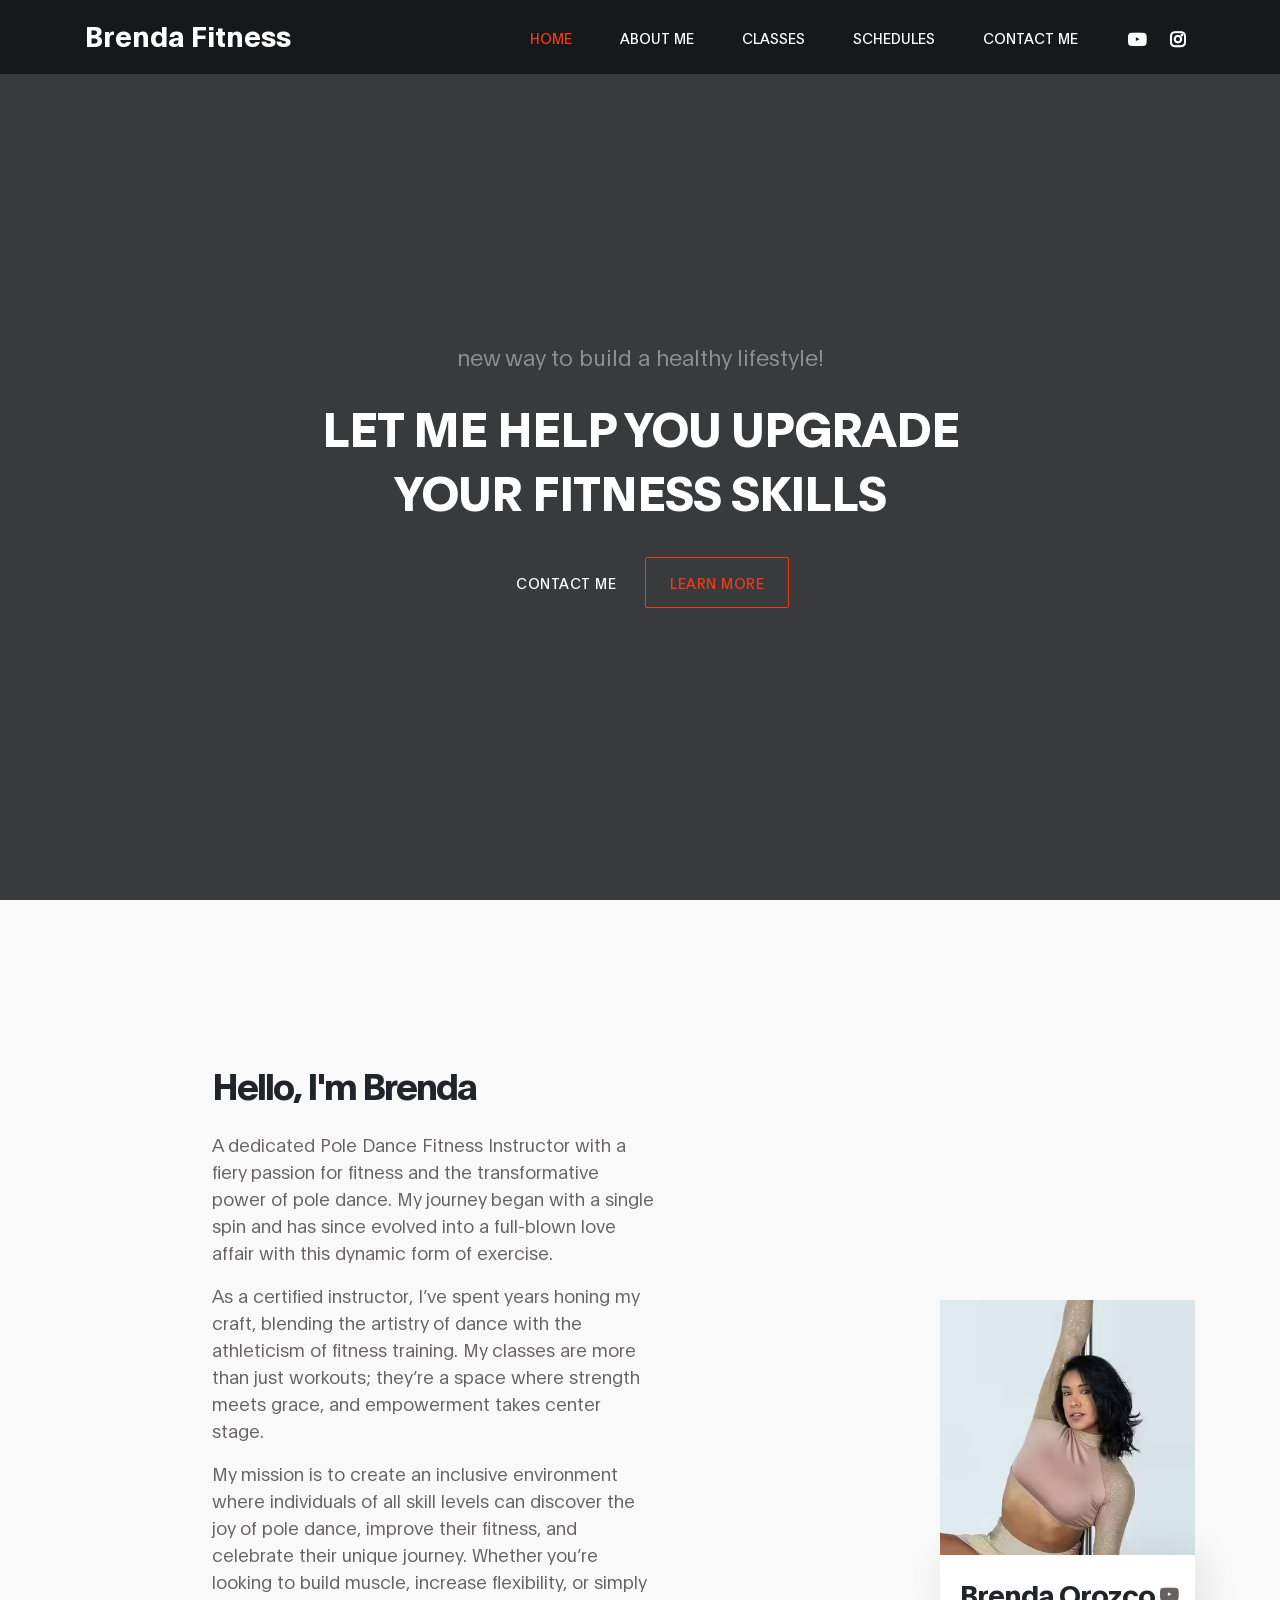
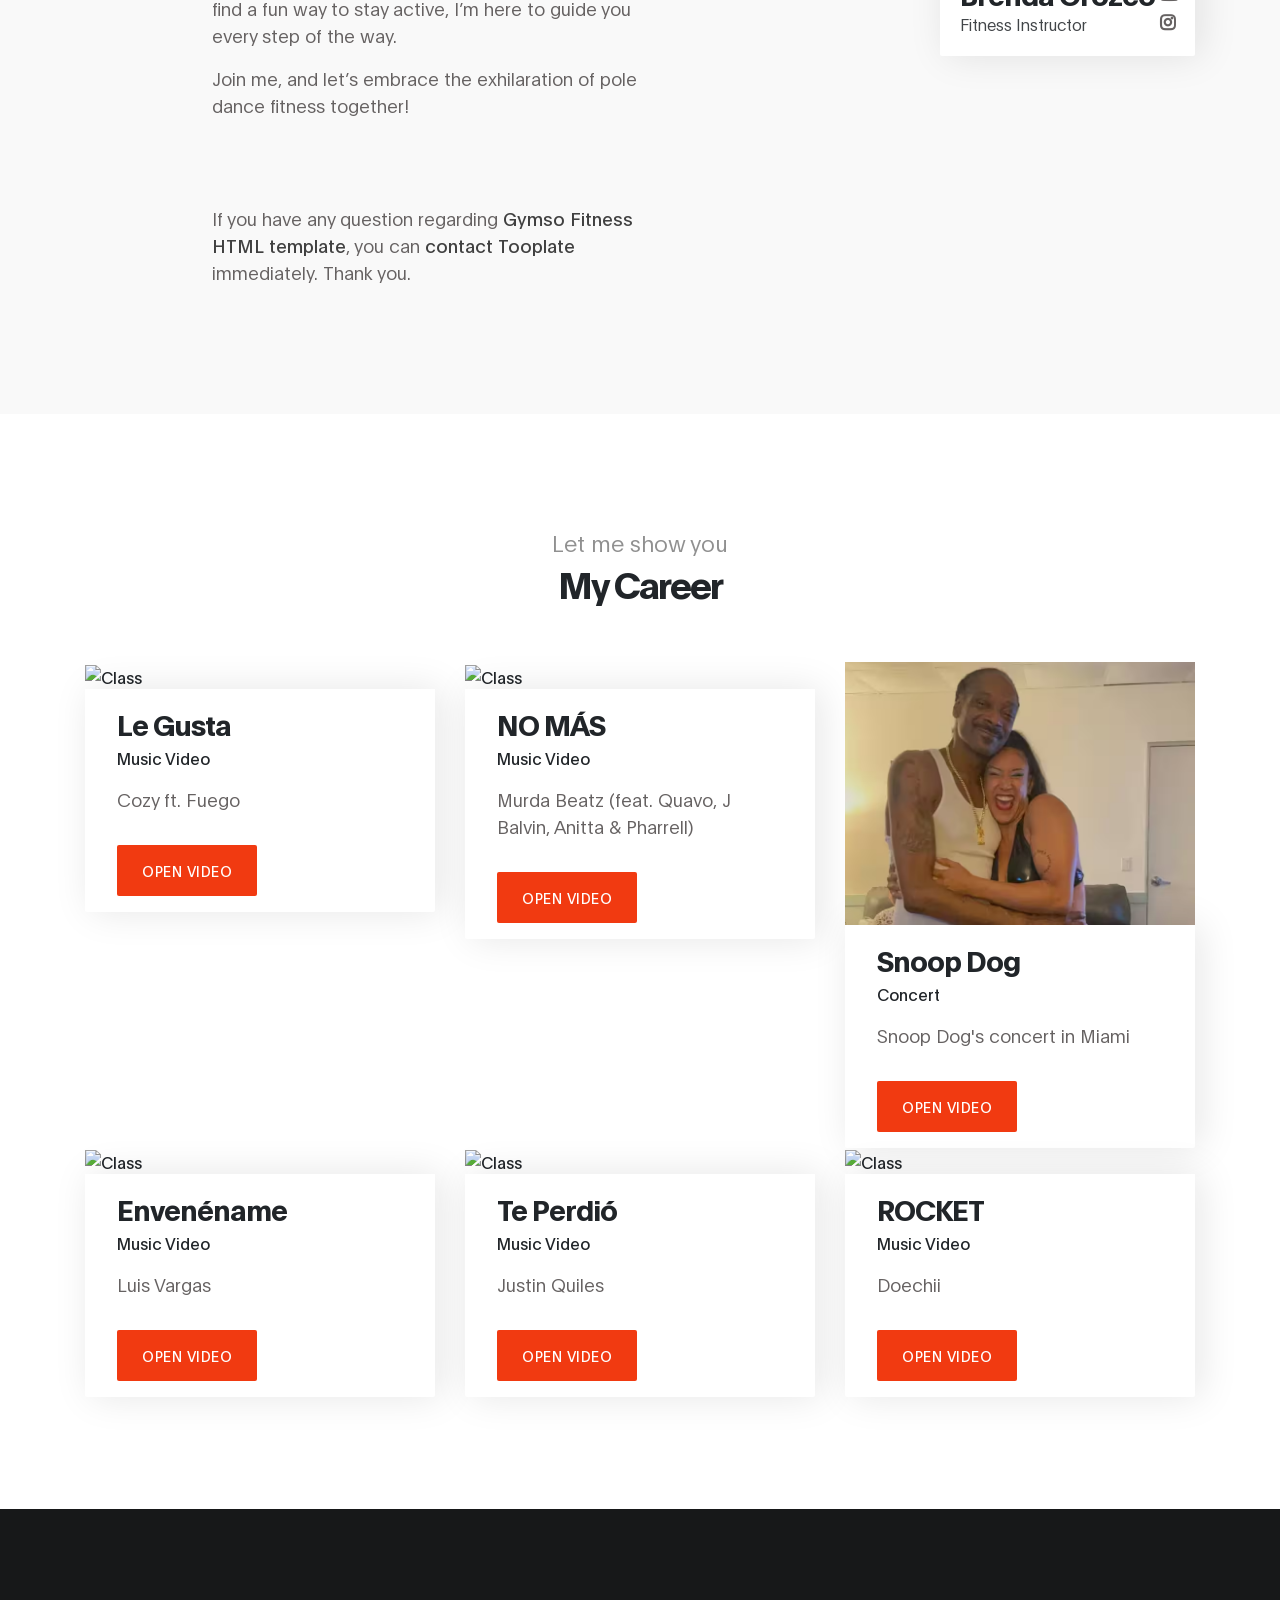
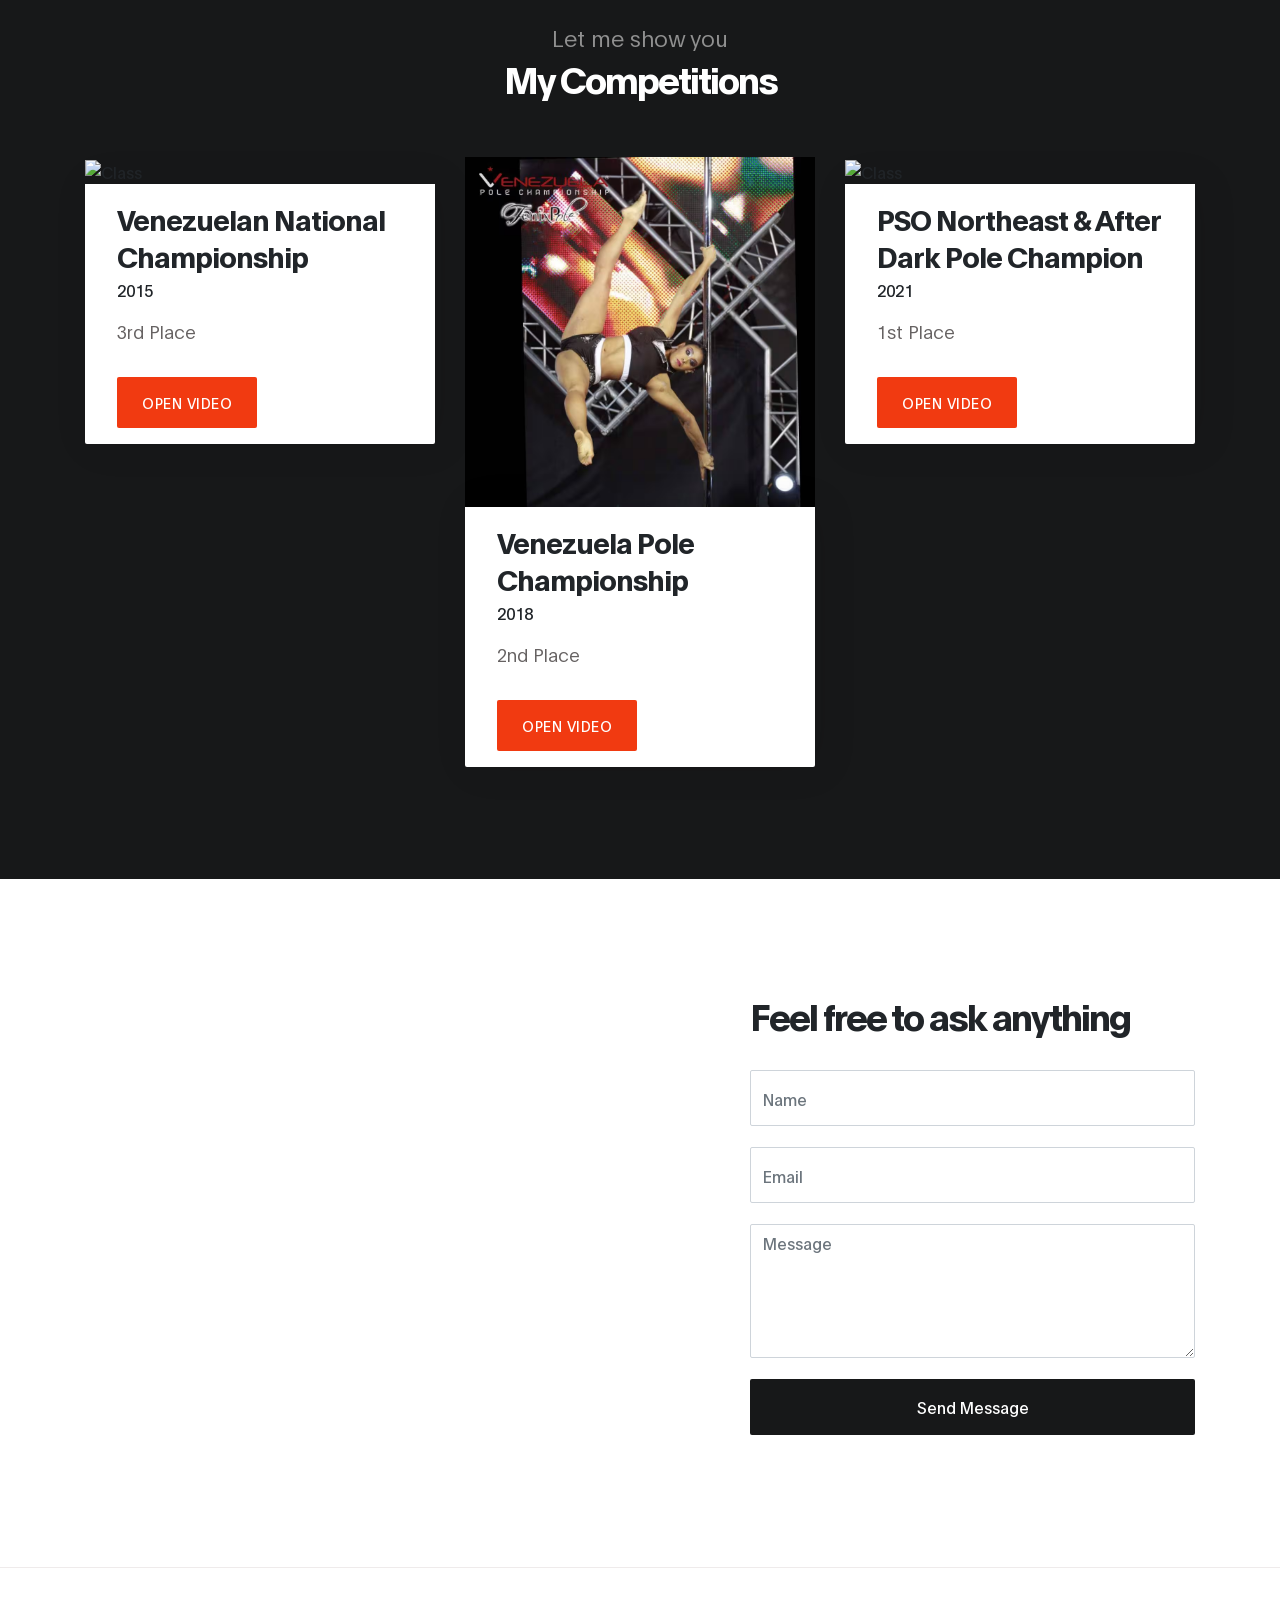
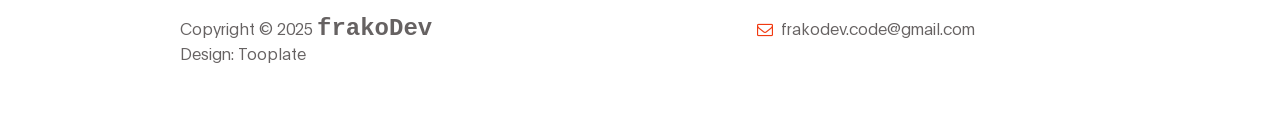
==== index.html @ fc165419 "agrega video en el hero" ====
<!DOCTYPE html>
<html lang="en">

<head>
<meta charset="UTF-8">
    <meta name="viewport" content="width=device-width, initial-scale=1.0">
    <!-- HTML Meta Tags -->
<title>Brenda Fitness: achieve your fitness goals</title>
<meta name="description" content="Unleash your inner star with pole dance fitness. Expert training to build strength, flexibility, and confidence">

<!-- Open Graph Meta Tags -->
<meta property="og:url" content="https://brenda.fitness/">
<meta property="og:type" content="website">
<meta property="og:title" content="Brenda Fitness: achieve your fitness goals">
<meta property="og:description" content="Unleash your inner star with pole dance fitness. Expert training to build strength, flexibility, and confidence.">
<meta property="og:image" content="/meta-img.jpg"><!-- Load error, please check URL -->

<!-- Twitter Meta Tags -->
<meta name="twitter:card" content="summary_large_image">
<meta property="twitter:domain" content="brenda.fitness">
<meta property="twitter:url" content="https://brenda.fitness/">
<meta name="twitter:title" content="Brenda Fitness: achieve your fitness goals">
<meta name="twitter:description" content="Unleash your inner star with pole dance fitness. Expert training to build strength, flexibility, and confidence.">
<meta name="twitter:image" content="/meta-img.jpg">

<!-- Meta Tags Generated via https://opengraph.dev -->
<link rel="stylesheet" href="css/bootstrap.min.css?v=1.1">
<link rel="stylesheet" href="css/font-awesome.min.css?v=1.1">
<link rel="stylesheet" href="css/aos.css?v=1.1">
<link rel="stylesheet" href="css/tooplate-gymso-style.css?v=1.1">
<link rel="stylesheet" type="text/css" href="css/modal-video.min.css?v=1.3">

</head>
    
</head>

<body data-spy="scroll" data-target="#navbarNav" data-offset="50">

    <!-- MENU BAR -->
    <nav class="navbar navbar-expand-lg fixed-top">
        <div class="container">

            <a class="navbar-brand" href="index.html">Brenda Fitness</a>

            <button class="navbar-toggler" type="button" data-toggle="collapse" data-target="#navbarNav"
                aria-controls="navbarNav" aria-expanded="false" aria-label="Toggle navigation">
                <span class="navbar-toggler-icon"></span>
            </button>

            <div class="collapse navbar-collapse" id="navbarNav">
                <ul class="navbar-nav ml-lg-auto">
                    <li class="nav-item">
                        <a href="#home" class="nav-link smoothScroll">Home</a>
                    </li>

                    <li class="nav-item">
                        <a href="#about" class="nav-link smoothScroll">About Me</a>
                    </li>

                    <li class="nav-item">
                        <a href="#class" class="nav-link smoothScroll">Classes</a>
                    </li>

                    <li class="nav-item">
                        <a href="#schedule" class="nav-link smoothScroll">Schedules</a>
                    </li>

                    <li class="nav-item">
                        <a href="#contact" class="nav-link smoothScroll">Contact Me</a>
                    </li>
                </ul>

                <ul class="social-icon ml-lg-3">
                    <!-- <li><a href="https://fb.com/tooplate" class="fa fa-facebook"></a></li> -->
                    <li><a href="https://www.youtube.com/@brennokie" class="fa fa-youtube-play" target="_blank"></a>
                    </li>
                    <li><a href="https://www.instagram.com/brennokie/" class="fa fa-instagram" target="_blank"></a></li>
                </ul>
            </div>

        </div>
    </nav>


    <!-- HERO -->
    <section class="hero d-flex flex-column justify-content-center align-items-center" id="home">

    <div class="hero-video-wrapper">
        <iframe 
            src="https://www.youtube.com/embed/c6opa4ot8OY?autoplay=1&mute=1&loop=1&playlist=c6opa4ot8OY&controls=0&showinfo=0&modestbranding=1&playsinline=1&disablekb=1" 
            frameborder="0" 
            allow="autoplay; encrypted-media" 
            allowfullscreen>
        </iframe>
    </div>

    <div class="bg-overlay"></div>

    <div class="container">
        <div class="row">
            <div class="col-lg-8 col-md-10 mx-auto col-12">
                <div class="hero-text mt-5 text-center">
                    <h6 data-aos="fade-up" data-aos-delay="300">new way to build a healthy lifestyle!</h6>
                    <h1 class="text-white" data-aos="fade-up" data-aos-delay="500">Let me help you upgrade your fitness
                        skills</h1>
                    <a href="#feature" class="btn custom-btn mt-3" data-aos="fade-up" data-aos-delay="600">Contact
                        me</a>
                    <a href="#about" class="btn custom-btn bordered mt-3" data-aos="fade-up"
                        data-aos-delay="700">learn more</a>
                </div>
            </div>
        </div>
    </div>
</section>


    <!-- <section class="feature" id="feature">
        <div class="container">
            <div class="row">

                <div class="d-flex flex-column justify-content-center ml-lg-auto mr-lg-5 col-lg-5 col-md-6 col-12">
                    <h2 class="mb-3 text-white" data-aos="fade-up">New to the gymso?</h2>

                    <h6 class="mb-4 text-white" data-aos="fade-up">Your membership is up to 2 months FREE ($62.50 per
                        month)</h6>

                    <p data-aos="fade-up" data-aos-delay="200">Gymso is free HTML template by <a rel="nofollow"
                            href="https://www.tooplate.com" target="_parent">Tooplate</a> for your commercial website.
                        Bootstrap v4.2.1 Layout. Feel free to use it.</p>

                    <a href="#" class="btn custom-btn bg-color mt-3" data-aos="fade-up" data-aos-delay="300"
                        data-toggle="modal" data-target="#membershipForm">Become a member today</a>
                </div>

                <div class="mr-lg-auto mt-3 col-lg-4 col-md-6 col-12">
                    <div class="about-working-hours">
                        <div>

                            <h2 class="mb-4 text-white" data-aos="fade-up" data-aos-delay="500">Working hours</h2>

                            <strong class="d-block" data-aos="fade-up" data-aos-delay="600">Sunday : Closed</strong>

                            <strong class="mt-3 d-block" data-aos="fade-up" data-aos-delay="700">Monday -
                                Friday</strong>

                            <p data-aos="fade-up" data-aos-delay="800">7:00 AM - 10:00 PM</p>

                            <strong class="mt-3 d-block" data-aos="fade-up" data-aos-delay="700">Saturday</strong>

                            <p data-aos="fade-up" data-aos-delay="800">6:00 AM - 4:00 PM</p>
                        </div>
                    </div>
                </div>
            </div>

        </div>
        </div>
    </section> -->


    <!-- ABOUT -->
    <section class="about section" id="about">
        <div class="container">
            <div class="row">

                <div class="mt-lg-5 mb-lg-0 mb-4 col-lg-5 col-md-10 mx-auto col-12">
                    <h2 class="mb-4" data-aos="fade-up" data-aos-delay="300">Hello, I'm Brenda </h2>

                    <p data-aos="fade-up" data-aos-delay="400">A dedicated Pole Dance Fitness Instructor with a fiery
                        passion for fitness and the transformative power of pole dance. My journey began with a single
                        spin and has since evolved into a full-blown love affair with this dynamic form of exercise.
                    <p data-aos="fade-up" data-aos-delay="400">

                        As a certified instructor, I’ve spent years honing my craft, blending the artistry of dance with
                        the athleticism of fitness training. My classes are more than just workouts; they’re a space
                        where strength meets grace, and empowerment takes center stage.
                    </p>
                    <p data-aos="fade-up" data-aos-delay="400">
                        My mission is to create an inclusive environment where individuals of all skill levels can
                        discover the joy of pole dance, improve their fitness, and celebrate their unique journey.
                        Whether you’re looking to build muscle, increase flexibility, or simply find a fun way to stay
                        active, I’m here to guide you every step of the way.
                    </p>
                    <p data-aos="fade-up" data-aos-delay="500">
                        Join me, and let’s embrace the exhilaration of pole dance fitness together!
                    </p>
                    <p data-aos="fade-up" data-aos-delay="500">
                        Feel free to adjust this section to fit Brenda’s specific experiences and qualifications.</p>
                    </p>
                    <p data-aos="fade-up" data-aos-delay="500">If you have any question regarding <a rel="nofollow"
                            href="https://www.tooplate.com/view/2119-gymso-fitness" target="_parent">Gymso Fitness HTML
                            template</a>, you can <a rel="nofollow" href="https://www.tooplate.com/contact"
                            target="_parent">contact Tooplate</a> immediately. Thank you.</p>
                </div>
                <div class="ml-lg-auto col-lg-3 col-12 card2"  data-aos="fade-up" data-aos-delay="700">
                    <div class="team-thumb">
                        <img src="images/hero-ezgif.com-crop.avif" class="img-fluid" alt="Trainer">

                        <div class="team-info d-flex flex-column">

                            <h3>Brenda Orozco</h3>
                            <span>Fitness Instructor</span>

                            <ul class="social-icon mt-3">
                                <li><a href="https://www.youtube.com/@brennokie" class="fa fa-youtube-play"
                                        target="_blank"></a></li>
                                <li><a href="https://www.instagram.com/brennokie/" class="fa fa-instagram"
                                        target="_blank"></a></li>
                            </ul>
                        </div>
                    </div>
                </div>
                <!-- 
                            <div class="mr-lg-auto mt-5 mt-lg-0 mt-md-0 col-lg-3 col-md-6 col-12" data-aos="fade-up" data-aos-delay="800">
                                <div class="team-thumb">
                                    <img src="images/team/team-image01.jpg" class="img-fluid" alt="Trainer">

                                    <div class="team-info d-flex flex-column">

                                        <h3>Catherina</h3>
                                        <span>Body trainer</span>

                                        <ul class="social-icon mt-3">
                                            <li><a href="#" class="fa fa-instagram"></a></li>
                                            <li><a href="#" class="fa fa-facebook"></a></li>
                                        </ul>
                                    </div>
                                </div>
                            </div> -->

            </div>
        </div>
    </section>


    <!-- CAREER -->
    <section class="class section" id="class">
        <div class="container">
            <div class="row">

                <div class="col-lg-12 col-12 text-center mb-5">
                    <h6 data-aos="fade-up">Let me show you</h6>

                    <h2 data-aos="fade-up" data-aos-delay="200">My Career</h2>
                </div>

                <div class="col-lg-4 col-md-6 col-12" data-aos="fade-up" data-aos-delay="400">
                    <div class="class-thumb">
                        <img src="https://i.ytimg.com/vi/kACfo441A1g/hqdefault.jpg?sqp=-oaymwEcCNACELwBSFXyq4qpAw4IARUAAIhCGAFwAcABBg==&rs=AOn4CLDUzNQMvIcqsW0hbsPwiCycMY1tYQ" class="img-fluid" alt="Class">

                        <div class="class-info">
                            <h3 class="mb-1">Le Gusta</h3>

                            <span>Music Video</span>

                            <p class="mt-3">Cozy ft. Fuego</p>
                            <button class="js-modal-btn btn custom-btn bg-color mt-3" data-video-id="kACfo441A1g">Open Video</button>
                        </div>
                    </div>
                </div>

                <div class="mt-5 mt-lg-0 mt-md-0 col-lg-4 col-md-6 col-12" data-aos="fade-up" data-aos-delay="500">
                    <div class="class-thumb">
                        <img src="https://i.ytimg.com/vi/TStMrVERMkU/hqdefault.jpg?sqp=-oaymwEcCPYBEIoBSFXyq4qpAw4IARUAAIhCGAFwAcABBg==&rs=AOn4CLDpFPmsnRaeVN1qrHlIEWPWmhNnbQ" class="img-fluid" alt="Class">

                        <div class="class-info">
                            <h3 class="mb-1">NO MÁS</h3>

                            <span>Music Video</span>

                            <p class="mt-3">Murda Beatz (feat. Quavo, J Balvin, Anitta & Pharrell)</p>
                            <button class="js-modal-btn btn custom-btn bg-color mt-3" data-video-id="TStMrVERMkU">Open Video</button>
                        </div>
                    </div>
                </div>

                <div class="mt-5 mt-lg-0 col-lg-4 col-md-6 col-12" data-aos="fade-up" data-aos-delay="600">
                    <div class="class-thumb">
                        <img src="images/videos/snoop-dog.avif" class="img-fluid" alt="Class">

                        <div class="class-info">
                            <h3 class="mb-1">Snoop Dog</h3>

                            <span>Concert</span>

                            <p class="mt-3">Snoop Dog's concert in Miami</p>
                            <button class="js-modal-btn btn custom-btn bg-color mt-3" data-video-id="k7XOTKG4z0U">Open Video</button>
                        </div>
                    </div>
                </div>
                
                <div class="mt-5 mt-lg-0 col-lg-4 col-md-6 col-12" data-aos="fade-up" data-aos-delay="600">
                    <div class="class-thumb">
                        <img src="https://i.ytimg.com/vi/EMbtyjBDCtU/hqdefault.jpg?sqp=-oaymwEcCNACELwBSFXyq4qpAw4IARUAAIhCGAFwAcABBg==&rs=AOn4CLD9_4d2qBA7__dmMmI6hwTVxSTt-g" class="img-fluid" alt="Class">

                        <div class="class-info">
                            <h3 class="mb-1">Envenéname</h3>

                            <span>Music Video</span>

                            <p class="mt-3">Luis Vargas</p>
                            <button class="js-modal-btn btn custom-btn bg-color mt-3" data-video-id="EMbtyjBDCtU">Open Video</button>
                        </div>
                    </div>
                </div>

                <div class="mt-5 mt-lg-0 col-lg-4 col-md-6 col-12" data-aos="fade-up" data-aos-delay="600">
                    <div class="class-thumb">
                        <img src="https://i.ytimg.com/vi/SOuPa9iImMA/hqdefault.jpg?sqp=-oaymwEcCNACELwBSFXyq4qpAw4IARUAAIhCGAFwAcABBg==&rs=AOn4CLD5Yle9fIC2wfFZo9Y5AldwWacPqw" class="img-fluid" alt="Class">

                        <div class="class-info">
                            <h3 class="mb-1">Te Perdió</h3>

                            <span>Music Video</span>

                            <p class="mt-3">Justin Quiles</p>
                            <button class="js-modal-btn btn custom-btn bg-color mt-3" data-video-id="SOuPa9iImMA">Open Video</button>
                        </div>
                    </div>
                </div>

                <div class="mt-5 mt-lg-0 col-lg-4 col-md-6 col-12" data-aos="fade-up" data-aos-delay="600">
                    <div class="class-thumb">
                        <img src="https://i.ytimg.com/vi/aXNUOAoRVMs/hqdefault.jpg?sqp=-oaymwEcCNACELwBSFXyq4qpAw4IARUAAIhCGAFwAcABBg==&rs=AOn4CLCzBPFkPMMB9dLsDcHtzOJIgLfbwQ" class="img-fluid" alt="Class">

                        <div class="class-info">
                            <h3 class="mb-1">ROCKET</h3>

                            <span>Music Video</span>

                            <p class="mt-3">Doechii</p>
                            <button class="js-modal-btn btn custom-btn bg-color mt-3" data-video-id="aXNUOAoRVMs">Open Video</button>
                        </div>
                    </div>
                </div>
                
                <!-- <div class="mt-5 mt-lg-0 col-lg-4 col-md-6 col-12" data-aos="fade-up" data-aos-delay="600">
                    <div class="class-thumb">
                        <img src="https://i.ytimg.com/vi/EMbtyjBDCtU/hqdefault.jpg?sqp=-oaymwEcCNACELwBSFXyq4qpAw4IARUAAIhCGAFwAcABBg==&rs=AOn4CLD9_4d2qBA7__dmMmI6hwTVxSTt-g" class="img-fluid" alt="Class">

                        <div class="class-info">
                            <h3 class="mb-1">Envenéname</h3>

                            <span>Music Video</span>

                            <p class="mt-3">Luis Vargas</p>
                            <button class="js-modal-btn btn custom-btn bg-color mt-3" data-video-id="EMbtyjBDCtU">Open Video</button>
                        </div>
                    </div>
                </div>
                <div class="mt-5 mt-lg-0 col-lg-4 col-md-6 col-12" data-aos="fade-up" data-aos-delay="600">
                    <div class="class-thumb">
                        <img src="https://i.ytimg.com/vi/EMbtyjBDCtU/hqdefault.jpg?sqp=-oaymwEcCNACELwBSFXyq4qpAw4IARUAAIhCGAFwAcABBg==&rs=AOn4CLD9_4d2qBA7__dmMmI6hwTVxSTt-g" class="img-fluid" alt="Class">

                        <div class="class-info">
                            <h3 class="mb-1">Envenéname</h3>

                            <span>Music Video</span>

                            <p class="mt-3">Luis Vargas</p>
                            <button class="js-modal-btn btn custom-btn bg-color mt-3" data-video-id="EMbtyjBDCtU">Open Video</button>
                        </div>
                    </div>
                </div>
                <div class="mt-5 mt-lg-0 col-lg-4 col-md-6 col-12" data-aos="fade-up" data-aos-delay="600">
                    <div class="class-thumb">
                        <img src="https://i.ytimg.com/vi/EMbtyjBDCtU/hqdefault.jpg?sqp=-oaymwEcCNACELwBSFXyq4qpAw4IARUAAIhCGAFwAcABBg==&rs=AOn4CLD9_4d2qBA7__dmMmI6hwTVxSTt-g" class="img-fluid" alt="Class">

                        <div class="class-info">
                            <h3 class="mb-1">Envenéname</h3>

                            <span>Music Video</span>

                            <p class="mt-3">Luis Vargas</p>
                            <button class="js-modal-btn btn custom-btn bg-color mt-3" data-video-id="EMbtyjBDCtU">Open Video</button>
                        </div>
                    </div>
                </div> -->
            </div>
        </div>
    </section>

    <!-- COMPETITIONS -->
    <section class="schedule section" id="class">
        <div class="container">
            <div class="row">

                <div class="col-lg-12 col-12 text-center mb-5">
                    <h6 data-aos="fade-up">Let me show you</h6>

                    <h2 data-aos="fade-up" data-aos-delay="200" style="color: white;">My Competitions</h2>
                </div>

                <div class="mt-5 mt-lg-0 col-lg-4 col-md-6 col-12" data-aos="fade-up" data-aos-delay="600">
                    <div class="class-thumb">
                        <img src="https://i.ytimg.com/vi/K8gd7WtSXMQ/hq720.jpg?sqp=-oaymwEcCNAFEJQDSFXyq4qpAw4IARUAAIhCGAFwAcABBg==&rs=AOn4CLDtYYLkI1ljYhsGEtFCg5yQP0DPoA" class="img-fluid" alt="Class">

                        <div class="class-info">
                            <h3 class="mb-1">Venezuelan National Championship</h3>

                            <span>2015</span>

                            <p class="mt-3">3rd Place</p>
                            <button class="js-modal-btn btn custom-btn bg-color mt-3" data-video-id="K8gd7WtSXMQ">Open Video</button>
                        </div>
                    </div>
                </div>

                <div class="col-lg-4 col-md-6 col-12" data-aos="fade-up" data-aos-delay="400">
                    <div class="class-thumb">
                        <img src="images/competitions/venezuela-pole-championship.avif" class="img-fluid" alt="Class">

                        <div class="class-info">
                            <h3 class="mb-1">Venezuela Pole Championship</h3>

                            <span>2018</span>

                            <p class="mt-3">2nd Place</p>
                            <button class="js-modal-btn btn custom-btn bg-color mt-3" data-video-id="To0i44WqXAg">Open Video</button>
                        </div>
                    </div>
                </div>

                <div class="mt-5 mt-lg-0 mt-md-0 col-lg-4 col-md-6 col-12" data-aos="fade-up" data-aos-delay="500">
                    <div class="class-thumb">
                        <img src="https://i.ytimg.com/vi/6Xc738zfTwM/hqdefault.jpg?sqp=-oaymwE2CNACELwBSFXyq4qpAygIARUAAIhCGAFwAcABBvABAfgB_gmAAtAFigIMCAAQARhyIFQoOzAP&rs=AOn4CLCrXpCM2YzSRtV-BNhwQgRaLpXuMQ" class="img-fluid" alt="Class">

                        <div class="class-info">
                            <h3 class="mb-1">PSO Northeast & After Dark Pole Champion</h3>

                            <span>2021</span>

                            <p class="mt-3">1st Place</p>
                            <button class="js-modal-btn btn custom-btn bg-color mt-3" data-video-id="6Xc738zfTwM">Open Video</button>
                        </div>
                    </div>
                </div>

            </div>
        </div>
    </section>

    <!-- SCHEDULE -->
    <!-- <section class="schedule section" id="schedule">
        <div class="container">
            <div class="row">

                <div class="col-lg-12 col-12 text-center">
                    <h6 data-aos="fade-up">our weekly GYM schedules</h6>

                    <h2 class="text-white" data-aos="fade-up" data-aos-delay="200">Workout Timetable</h2>
                </div>

                <div class="col-lg-12 py-5 col-md-12 col-12">
                    <table class="table table-bordered table-responsive schedule-table" data-aos="fade-up"
                        data-aos-delay="300">

                        <thead class="thead-light">
                            <th><i class="fa fa-calendar"></i></th>
                            <th>Mon</th>
                            <th>Tue</th>
                            <th>Wed</th>
                            <th>Thu</th>
                            <th>Fri</th>
                            <th>Sat</th>
                        </thead>

                        <tbody>
                            <tr>
                                <td><small>7:00 am</small></td>
                                <td>
                                    <strong>Cardio</strong>
                                    <span>7:00 am - 9:00 am</span>
                                </td>
                                <td>
                                    <strong>Power Fitness</strong>
                                    <span>7:00 am - 9:00 am</span>
                                </td>
                                <td></td>
                                <td></td>
                                <td>
                                    <strong>Yoga Section</strong>
                                    <span>7:00 am - 9:00 am</span>
                                </td>
                            </tr>

                            <tr>
                                <td><small>9:00 am</small></td>
                                <td></td>
                                <td></td>
                                <td>
                                    <strong>Boxing</strong>
                                    <span>8:00 am - 9:00 am</span>
                                </td>
                                <td>
                                    <strong>Areobic</strong>
                                    <span>8:00 am - 9:00 am</span>
                                </td>
                                <td></td>
                                <td>
                                    <strong>Cardio</strong>
                                    <span>8:00 am - 9:00 am</span>
                                </td>
                            </tr>

                            <tr>
                                <td><small>11:00 am</small></td>
                                <td></td>
                                <td>
                                    <strong>Boxing</strong>
                                    <span>11:00 am - 2:00 pm</span>
                                </td>
                                <td>
                                    <strong>Areobic</strong>
                                    <span>11:30 am - 3:30 pm</span>
                                </td>
                                <td></td>
                                <td>
                                    <strong>Body work</strong>
                                    <span>11:50 am - 5:20 pm</span>
                                </td>
                            </tr>

                            <tr>
                                <td><small>2:00 pm</small></td>
                                <td>
                                    <strong>Boxing</strong>
                                    <span>2:00 pm - 4:00 pm</span>
                                </td>
                                <td>
                                    <strong>Power lifting</strong>
                                    <span>3:00 pm - 6:00 pm</span>
                                </td>
                                <td></td>
                                <td>
                                    <strong>Cardio</strong>
                                    <span>6:00 pm - 9:00 pm</span>
                                </td>
                                <td></td>
                                <td>
                                    <strong>Crossfit</strong>
                                    <span>5:00 pm - 7:00 pm</span>
                                </td>
                            </tr>
                        </tbody>
                    </table>
                </div>

            </div>
        </div>
    </section> -->


    <!-- CONTACT -->
    <section class="contact section" id="contact">
        <div class="container">
            <div class="row">

                <div class="ml-auto col-lg-5 col-md-6 col-12">
                    <h2 class="mb-4 pb-2" data-aos="fade-up" data-aos-delay="200">Feel free to ask anything</h2>

                    <form action="#" method="post" class="contact-form webform" data-aos="fade-up" data-aos-delay="400"
                        role="form">
                        <input type="text" class="form-control" name="cf-name" placeholder="Name">

                        <input type="email" class="form-control" name="cf-email" placeholder="Email">

                        <textarea class="form-control" rows="5" name="cf-message" placeholder="Message"></textarea>

                        <button type="submit" class="form-control" id="submit-button" name="submit">Send
                            Message</button>
                    </form>
                </div>

                <!-- <div class="mx-auto mt-4 mt-lg-0 mt-md-0 col-lg-5 col-md-6 col-12">
                    <h2 class="mb-4" data-aos="fade-up" data-aos-delay="600">Where you can <span>find us</span></h2>

                    <p data-aos="fade-up" data-aos-delay="800"><i class="fa fa-map-marker mr-1"></i> 120-240 Rio de
                        Janeiro - State of Rio de Janeiro, Brazil</p> -->
                    <!-- How to change your own map point
	1. Go to Google Maps
	2. Click on your location point
	3. Click "Share" and choose "Embed map" tab
	4. Copy only URL and paste it within the src="" field below
-->
                    <!-- <div class="google-map" data-aos="fade-up" data-aos-delay="900">
                        <iframe
                            src="https://maps.google.com/maps?q=Av.+Lúcio+Costa,+Rio+de+Janeiro+-+RJ,+Brazil&t=&z=13&ie=UTF8&iwloc=&output=embed"
                            width="1920" height="250" frameborder="0" style="border:0;" allowfullscreen=""></iframe>
                    </div>
                </div> -->

            </div>
        </div>
    </section>


    <!-- FOOTER -->
    <footer class="site-footer">
        <div class="container">
            <div class="row">

                <div class="ml-auto col-lg-4 col-md-5">
                    <p class="copyright-text">Copyright &copy; 2025 <a style="font-weight: bold; font-family:'Courier New', Courier, monospace; font-size:1.5rem" href="https://frako-dev.vercel.app/">frakoDev</a>

                        <br>Design: <a href="https://www.tooplate.com">Tooplate</a>
                    </p>
                </div>

                <div class="d-flex justify-content-center mx-auto col-lg-5 col-md-7 col-12">
                    <p class="mr-4">
                        <i class="fa fa-envelope-o mr-1"></i>
                        <a href="mailto:frakodev.code@gmail.com">frakodev.code@gmail.com</a>
                    </p>

                </div>

            </div>
        </div>
    </footer>

    <!-- Modal -->
    <div class="modal fade" id="membershipForm" tabindex="-1" role="dialog" aria-labelledby="membershipFormLabel"
        aria-hidden="true">
        <div class="modal-dialog" role="document">

            <div class="modal-content">
                <div class="modal-header">

                    <h2 class="modal-title" id="membershipFormLabel">Membership Form</h2>

                    <button type="button" class="close" data-dismiss="modal" aria-label="Close">
                        <span aria-hidden="true">&times;</span>
                    </button>
                </div>

                <div class="modal-body">
                    <form class="membership-form webform" role="form">
                        <input type="text" class="form-control" name="cf-name" placeholder="John Doe">

                        <input type="email" class="form-control" name="cf-email" placeholder="Johndoe@gmail.com">

                        <input type="tel" class="form-control" name="cf-phone" placeholder="123-456-7890"
                            pattern="[0-9]{3}-[0-9]{3}-[0-9]{4}" required>

                        <textarea class="form-control" rows="3" name="cf-message"
                            placeholder="Additional Message"></textarea>

                        <button type="submit" class="form-control" id="submit-button" name="submit">Submit
                            Button</button>

                        <div class="custom-control custom-checkbox">
                            <input type="checkbox" class="custom-control-input" id="signup-agree">
                            <label class="custom-control-label text-small text-muted" for="signup-agree">I agree to the
                                <a href="#">Terms &amp;Conditions</a>
                            </label>
                        </div>
                    </form>
                </div>

                <div class="modal-footer"></div>

            </div>
        </div>
    </div>

    <!-- SCRIPTS -->
<script src="js/jquery.min.js?v=1.1"></script>
<script src="js/bootstrap.min.js?v=1.1"></script>
<script src="js/aos.js?v=1.1"></script>
<script src="js/smoothscroll.js?v=1.1"></script>
<script src="js/custom.js?v=1.1"></script>
<script src="js/jquery.js?v=1.1"></script>
<script src="js/jquery-modal-video.js?v=1.1"></script>
    <!-- <script>
        window.addEventListener('DOMContentLoaded',function(){
            new ModalVideo(".js-video-btn");
        });
        </script> -->

</body>

</html>
---- css/tooplate-gymso-style.css ----
/*

Tooplate 2119 Gymso Fitness

https://www.tooplate.com/view/2119-gymso-fitness

*/

@font-face {
  font-family: "Plain";
  src: url("../fonts/Plain-Regular.woff2") format("woff2"),
    url("../fonts/Plain-Regular.woff") format("woff");
  font-weight: normal;
  font-style: normal;
}

@font-face {
  font-family: "Plain";
  src: url("../fonts/Plain-Light.woff2") format("woff2"),
    url("../fonts/Plain-Light.woff") format("woff");
  font-weight: 300;
  font-style: normal;
}

@font-face {
  font-family: "Plain";
  src: url("../fonts/Plain-Bold.woff2") format("woff2"),
    url("../fonts/Plain-Bold.woff") format("woff");
  font-weight: bold;
  font-style: normal;
}

:root {
  --primary-color: #f13a11;
  --white-color: #ffffff;
  --dark-color: #171819;
  --about-bg-color: #f9f9f9;

  --gray-color: #909090;
  --link-color: #404040;
  --p-color: #666262;

  --base-font-family: "Plain", sans-serif;
  --font-weight-bold: bold;
  --font-weight-normal: normal;
  --font-weight-light: 300;
  --font-weight-thin: 100;

  --h1-font-size: 48px;
  --h2-font-size: 36px;
  --h3-font-size: 28px;
  --h4-font-size: 24px;
  --h5-font-size: 22px;
  --h6-font-size: 22px;
  --p-font-size: 18px;
  --base-font-size: 16px;
  --menu-font-size: 14px;

  --border-radius-large: 100%;
  --border-radius-small: 2px;
}

body {
  background: var(--white-color);
  font-family: var(--base-font-family);
}

/*---------------------------------------
     TYPOGRAPHY              
  -----------------------------------------*/

h1,
h2,
h3,
h4,
h5,
h6 {
  font-weight: var(--font-weight-thin);
  line-height: normal;
}

h1 {
  font-size: var(--h1-font-size);
  font-weight: var(--font-weight-bold);
  letter-spacing: -1px;
  text-transform: uppercase;
  margin: 20px 0;
}

h2 {
  font-size: var(--h2-font-size);
  font-weight: var(--font-weight-bold);
  letter-spacing: -2px;
}

h3 {
  font-size: var(--h3-font-size);
  font-weight: var(--font-weight-bold);
  letter-spacing: -1px;
  margin: 0;
}

h4 {
  font-size: var(--h4-font-size);
}

h5 {
  font-size: var(--h5-font-size);
}

h6 {
  color: var(--gray-color);
  font-size: var(--h6-font-size);
  line-height: inherit;
  margin: 0;
}

p {
  color: var(--p-color);
  font-size: var(--p-font-size);
  font-weight: var(--font-weight-light);
  line-height: 1.5em;
}

b,
strong {
  font-weight: var(--font-weight-bold);
  letter-spacing: 0;
}

.section {
  padding: 7rem 0;
}

/* BUTTON */

.custom-btn {
  background: transparent;
  border-radius: var(--border-radius-small);
  padding: 14px 24px;
  color: var(--white-color);
  font-size: var(--menu-font-size);
  font-weight: var(--font-weight-normal);
  text-transform: uppercase;
  letter-spacing: 0.5px;
  white-space: nowrap;
  transition: all 0.3s ease;
}

.custom-btn:hover {
  color: var(--primary-color);
}

.custom-btn:focus {
  box-shadow: none;
}

.custom-btn.bordered:hover,
.custom-btn.bordered:focus,
.custom-btn.bg-color:hover,
.custom-btn.bg-color:focus {
  background: var(--white-color);
  border-color: transparent;
  color: var(--primary-color);
}

.bordered {
  border: 1px solid var(--primary-color);
  color: var(--primary-color);
}

.bg-color {
  background: var(--primary-color);
  color: var(--white-color);
}

/*---------------------------------------
     GENERAL               
  -----------------------------------------*/

* {
  -webkit-box-sizing: border-box;
  -moz-box-sizing: border-box;
  box-sizing: border-box;
}

*::before,
*::after {
  -webkit-box-sizing: border-box;
  -moz-box-sizing: border-box;
  box-sizing: border-box;
}

a {
  color: var(--link-color);
  font-weight: normal;
  text-decoration: none;
  transition: all 0.3s ease;
}

a:hover,
a:active,
a:focus {
  color: var(--primary-color);
  outline: none;
  text-decoration: none;
}

/* BG OVERLAY */

.bg-overlay {
  background: var(--dark-color);
  position: absolute;
  top: 0;
  right: 0;
  bottom: 0;
  left: 0;
  width: 100%;
  height: 100%;
  opacity: 0.85;
}

/*---------------------------------------
     MODAL              
  -----------------------------------------*/

.modal-content {
  padding: 2rem 3rem;
}

.modal-header,
.modal-body,
.modal-footer {
  border: 0;
  padding: 0;
}

.membership-form a {
  color: var(--primary-color);
}

/*---------------------------------------
    FEATURE          
  -----------------------------------------*/

.feature {
  background: var(--dark-color);
  padding: 5rem 0;
}

/*---------------------------------------
     MENU             
  -----------------------------------------*/

.navbar {
  background: var(--dark-color);
  padding: 1rem;
}

.navbar-expand-lg .navbar-nav .nav-link {
  padding-right: 1.5rem;
  padding-left: 1.5rem;
}

.navbar-brand {
  color: var(--white-color);
  font-size: var(--h3-font-size);
  font-weight: var(--font-weight-bold);
  line-height: normal;
  padding-top: 0;
}

.nav-item .nav-link {
  display: block;
  color: var(--white-color);
  font-size: var(--menu-font-size);
  font-weight: var(--font-weight-normal);
  text-transform: uppercase;
  padding: 2px 6px;
}

.nav-item .nav-link.active,
.nav-item .nav-link:hover {
  color: var(--primary-color);
}

.navbar .social-icon li a {
  color: var(--white-color);
}

.navbar-toggler {
  border: 0;
  padding: 0;
  cursor: pointer;
  margin: 0 10px 0 0;
  width: 30px;
  height: 35px;
  outline: none;
}

.navbar-toggler:focus {
  outline: none;
}

.navbar-toggler[aria-expanded="true"] .navbar-toggler-icon {
  background: transparent;
}

.navbar-toggler[aria-expanded="true"] .navbar-toggler-icon::before,
.navbar-toggler[aria-expanded="true"] .navbar-toggler-icon::after {
  transition: top 300ms 50ms ease, -webkit-transform 300ms 350ms ease;
  transition: top 300ms 50ms ease, transform 300ms 350ms ease;
  transition: top 300ms 50ms ease, transform 300ms 350ms ease,
    -webkit-transform 300ms 350ms ease;
  top: 0;
}

.navbar-toggler[aria-expanded="true"] .navbar-toggler-icon::before {
  transform: rotate(45deg);
}

.navbar-toggler[aria-expanded="true"] .navbar-toggler-icon::after {
  transform: rotate(-45deg);
}

.navbar-toggler .navbar-toggler-icon {
  background: var(--primary-color);
  transition: background 10ms 300ms ease;
  display: block;
  width: 30px;
  height: 2px;
  position: relative;
}

.navbar-toggler .navbar-toggler-icon::before,
.navbar-toggler .navbar-toggler-icon::after {
  transition: top 300ms 350ms ease, -webkit-transform 300ms 50ms ease;
  transition: top 300ms 350ms ease, transform 300ms 50ms ease;
  transition: top 300ms 350ms ease, transform 300ms 50ms ease,
    -webkit-transform 300ms 50ms ease;
  position: absolute;
  right: 0;
  left: 0;
  background: var(--primary-color);
  width: 30px;
  height: 2px;
  content: "";
}

.navbar-toggler .navbar-toggler-icon::before {
  top: -8px;
}

.navbar-toggler .navbar-toggler-icon::after {
  top: 8px;
}

/*---------------------------------------
     HERO              
  -----------------------------------------*/

/* 1. El Contenedor Padre */
.hero {
  /* Propiedades clave de tu diseño original */
  min-height: 100vh; /* <-- Esta es la regla clave que fija la altura */

  /* Clases de Bootstrap (d-flex, etc.) se encargan del centrado */

  /* Propiedades que añadimos para el video */
  position: relative;
  overflow: hidden;
}

/* 2. El Video (Capa de Fondo: z-index 1) */
.hero-video-wrapper {
  position: absolute;
  top: 0;
  left: 0;
  width: 100%;
  height: 100%;
  z-index: 1; /* La capa más baja */
  overflow: hidden;
}

.hero-video-wrapper iframe {
  /* Truco para que el video cubra el 100% (como 'background-size: cover') */
  position: absolute;
  top: 50%;
  left: 50%;
  transform: translate(-50%, -50%);
  min-width: 100%;
  min-height: 100%;

  /* Ajuste para pantallas anchas (proporción 16:9) */
  width: 177.77vh; /* 100vh * (16/9) */
  height: 56.25vw; /* 100vw * (9/16) */
}

/* 3. El Overlay (Capa Intermedia: z-index 2) */
.bg-overlay {
  /* Asumo que ya tenías un 'background-color' (ej. rgba(0,0,0,0.5))
     Asegúrate de que también esté posicionado absolutamente. */
  position: absolute;
  top: 0;
  left: 0;
  width: 100%;
  height: 100%;
  z-index: 2; /* Encima del video */

  /* Ejemplo (si no lo tenías): */
  /* background-color: rgba(0, 0, 0, 0.4); */
}

/* 4. El Contenido (Capa Superior: z-index 3) */
.container {
  /* Lo ponemos por encima de todo */
  position: relative; /* O 'static', pero 'relative' es más seguro */
  z-index: 3; /* Encima del overlay */
}

/*---------------------------------------
     CLASS               
  -----------------------------------------*/

.class-info {
  background: var(--white-color);
  box-shadow: 6px 0 38px rgba(20, 20, 20, 0.1);
  border-radius: 0 0 2px 2px;
  padding: 1rem 2rem;
  position: relative;
}

.class-info img {
  border-radius: 2px 2px 0 0;
}

.class-info strong {
  color: var(--gray-color);
}

.class-price {
  background: var(--primary-color);
  border-radius: var(--border-radius-large);
  color: var(--white-color);
  font-weight: var(--font-weight-bold);
  display: block;
  position: absolute;
  top: 2rem;
  right: 2rem;
  width: 3.5rem;
  height: 3.5rem;
  line-height: 3.5rem;
  text-align: center;
}

/*---------------------------------------
     SCHEDULE             
  -----------------------------------------*/

.schedule {
  background: var(--dark-color);
}

.schedule-table {
  display: table;
  border: 0;
  text-align: center;
}

.schedule-table strong,
.schedule-table span {
  display: block;
  text-align: center;
}

.schedule-table strong {
  color: var(--white-color);
}

.schedule-table span {
  color: var(--gray-color);
}

.schedule-table span,
.schedule-table small {
  font-size: var(--menu-font-size);
  text-transform: uppercase;
}

.schedule-table small {
  position: relative;
  top: 10px;
}

.table .thead-light th,
.schedule-table tr td:first-child {
  background: var(--primary-color);
  border: 1px solid #212122;
  color: var(--white-color);
}

.schedule-table .thead-light th {
  border-bottom: 0;
  text-transform: uppercase;
}

.table-bordered td,
.table-bordered th {
  border: 1px solid #212122;
}

.table-bordered td {
  padding-bottom: 22px;
}

.table td,
.table th {
  padding: 1rem;
}

/*---------------------------------------
      ABOUT & TEAM            
  -----------------------------------------*/

.about {
  background: var(--about-bg-color);
}

.about-working-hours {
  border-left: 2px solid;
  padding-left: 3.5rem;
}

.about-working-hours strong {
  color: var(--white-color);
  opacity: 0.85;
}

.team-thumb {
  position: relative;
}

.team-info {
  background: var(--white-color);
  border-radius: 0 0 2px 2px;
  box-shadow: 6px 0 38px rgba(20, 20, 20, 0.1);
  padding: 20px;
  position: relative;
}

.team-info span {
  font-weight: var(--font-weight-light);
  opacity: 0.85;
}

.team-info .social-icon {
  position: absolute;
  top: 10px;
  right: 7px;
}

.team-info .social-icon li {
  display: block;
}

/*---------------------------------------
     CONTACT              
  -----------------------------------------*/

.webform input,
button#submit-button {
  height: calc(2.25rem + 20px);
}

.form-control {
  border-radius: var(--border-radius-small);
  margin: 1.3rem 0;
}

.form-control:focus {
  box-shadow: none;
  border-color: var(--dark-color);
}

button#submit-button {
  background: var(--dark-color);
  border-color: transparent;
  color: var(--white-color);
  cursor: pointer;
  transition: all 0.3s ease;
}

button#submit-button:hover {
  background: var(--primary-color);
}

.contact h2 + p {
  max-width: 90%;
}

.google-map {
  border-top: 1px solid #efebeb;
  margin-top: 2.5rem;
  padding-top: 2.5rem;
}

.google-map iframe {
  width: 100%;
}

/*---------------------------------------
     FOOTER              
  -----------------------------------------*/

.site-footer {
  border-top: 1px solid #efebeb;
  padding: 3rem 0;
}

.site-footer a {
  color: var(--p-color);
  font-weight: var(--font-weight-light);
}

.site-footer p {
  font-size: var(--base-font-size);
}

.contact .fa,
.site-footer .fa {
  color: var(--primary-color);
}

/*---------------------------------------
     SOCIAL ICON              
  -----------------------------------------*/

.social-icon {
  position: relative;
  padding: 0;
  margin: 5px 0 0 0;
}

.social-icon li {
  display: inline-block;
  list-style: none;
}

.social-icon li a {
  text-decoration: none;
  display: inline-block;
  color: var(--p-color);
  font-size: var(--p-font-size);
  font-weight: var(--font-weight-bold);
  margin: 5px 10px;
  text-align: center;
}

.social-icon li a:hover {
  color: var(--primary-color);
}

.card2 {
  margin-top: 18rem;
}

/*---------------------------------------
     RESPONSIVE STYLES              
  -----------------------------------------*/

@media screen and (max-width: 992px) {
  .section {
    padding: 5rem 0;
  }

  .nav-item .nav-link {
    padding: 6px;
  }

  .navbar .social-icon {
    margin-top: 22px;
  }

  .navbar-collapse,
  .site-footer {
    text-align: center;
  }

  .schedule-table {
    display: block;
  }

  .modal-content {
    padding: 2rem;
  }
  .card2 {
    margin-top: 0px;
  }
}
---- css/modal-video.min.css ----
@keyframes modal-video{from{opacity:0}to{opacity:1}}@keyframes modal-video-inner{from{transform:translate(0, 100px)}to{transform:translate(0, 0)}}.modal-video{position:fixed;top:0;left:0;width:100%;height:100%;background-color:rgba(0,0,0,0.5);z-index:1000000;cursor:pointer;opacity:1;animation-timing-function:ease-out;animation-duration:.3s;animation-name:modal-video;-webkit-transition:opacity .3s ease-out;-moz-transition:opacity .3s ease-out;-ms-transition:opacity .3s ease-out;-o-transition:opacity .3s ease-out;transition:opacity .3s ease-out}.modal-video-close{opacity:0}.modal-video-close .modal-video-movie-wrap{-webkit-transform:translate(0, 100px);-moz-transform:translate(0, 100px);-ms-transform:translate(0, 100px);-o-transform:translate(0, 100px);transform:translate(0, 100px)}.modal-video-body{max-width:960px;width:100%;height:100%;margin:0 auto;padding:0 10px;display:flex;justify-content:center;box-sizing:border-box}.modal-video-inner{display:flex;justify-content:center;align-items:center;width:100%;height:100%}@media (orientation: landscape){.modal-video-inner{padding:10px 60px;box-sizing:border-box}}.modal-video-movie-wrap{width:100%;height:0;position:relative;padding-bottom:56.25%;background-color:#333;animation-timing-function:ease-out;animation-duration:.3s;animation-name:modal-video-inner;-webkit-transform:translate(0, 0);-moz-transform:translate(0, 0);-ms-transform:translate(0, 0);-o-transform:translate(0, 0);transform:translate(0, 0);-webkit-transition:-webkit-transform .3s ease-out;-moz-transition:-moz-transform .3s ease-out;-ms-transition:-ms-transform .3s ease-out;-o-transition:-o-transform .3s ease-out;transition:transform .3s ease-out}.modal-video-movie-wrap iframe{position:absolute;top:0;left:0;width:100%;height:100%}.modal-video-close-btn{position:absolute;z-index:2;top:-45px;right:0;display:inline-block;width:35px;height:35px;overflow:hidden;border:none;background:transparent}@media (orientation: landscape){.modal-video-close-btn{top:0;right:-45px}}.modal-video-close-btn:before{transform:rotate(45deg)}.modal-video-close-btn:after{transform:rotate(-45deg)}.modal-video-close-btn:before,.modal-video-close-btn:after{content:'';position:absolute;height:2px;width:100%;top:50%;left:0;margin-top:-1px;background:#fff;border-radius:5px;margin-top:-6px}
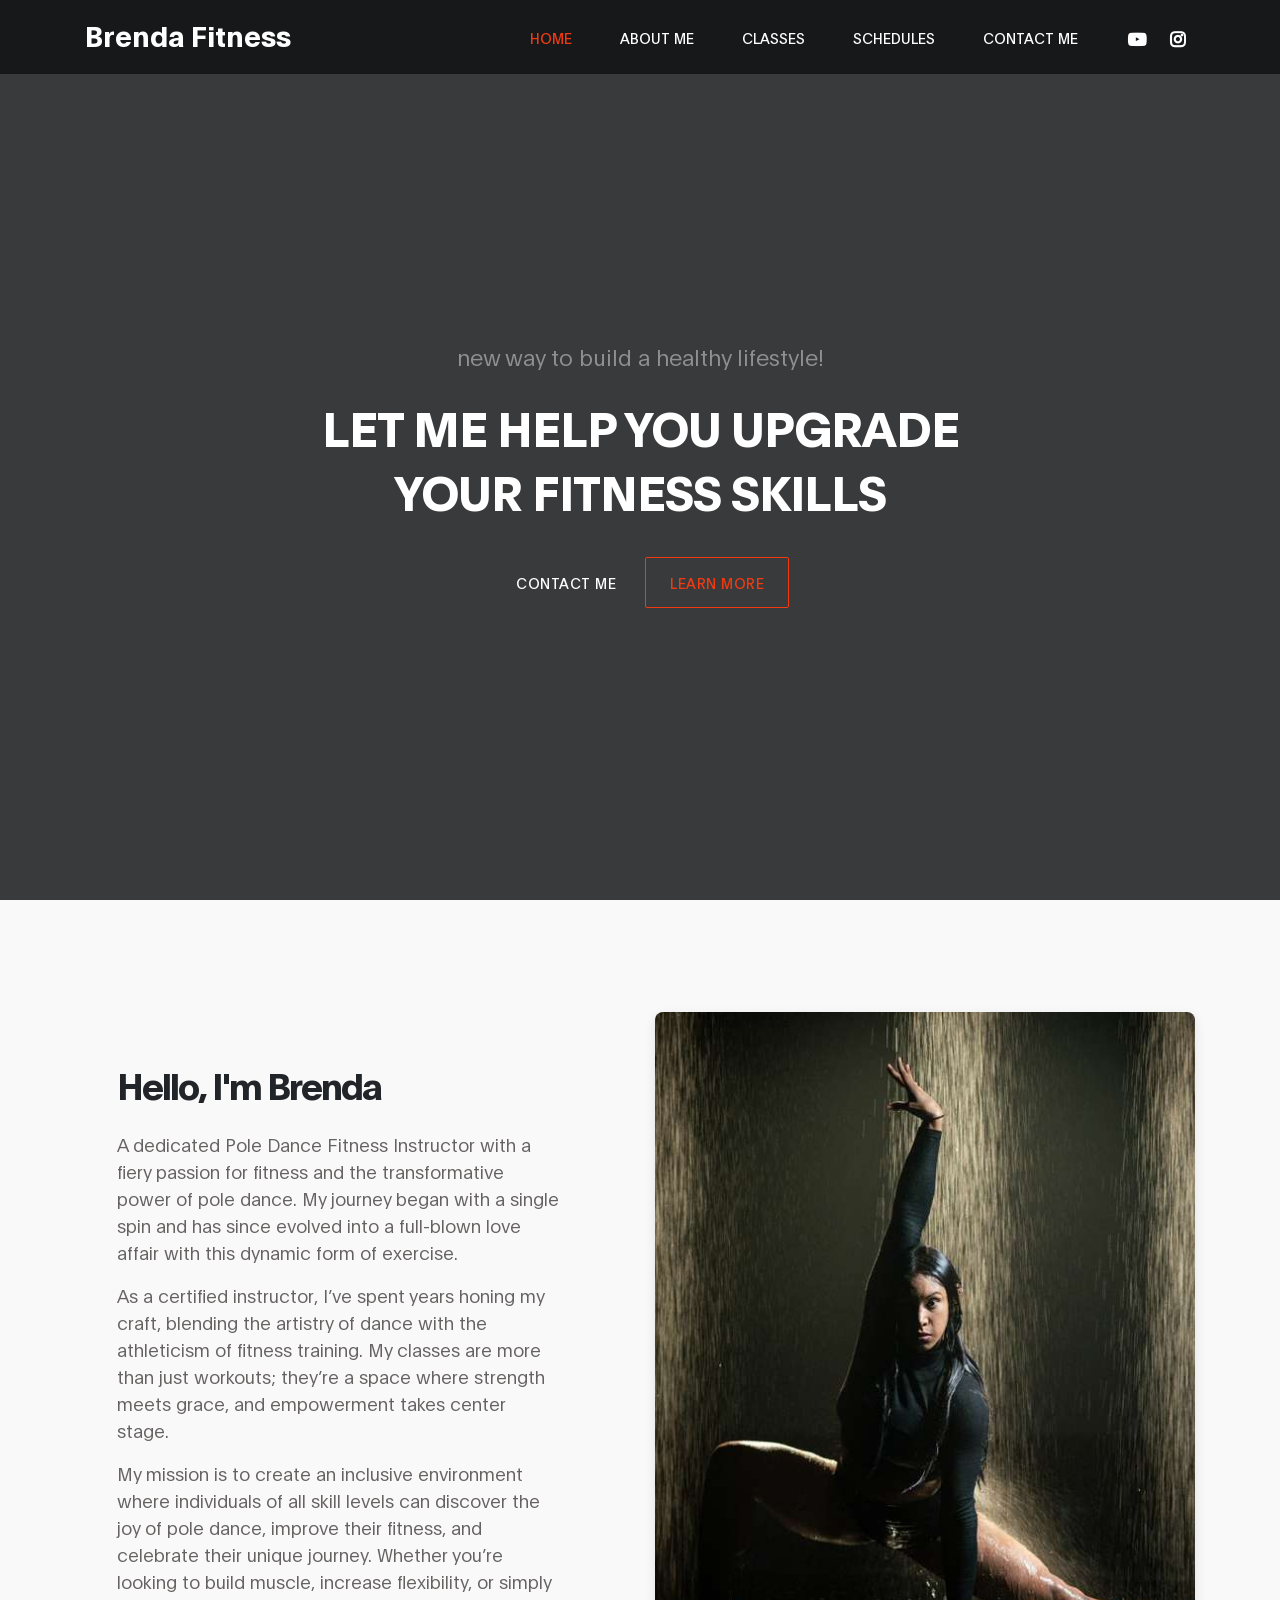
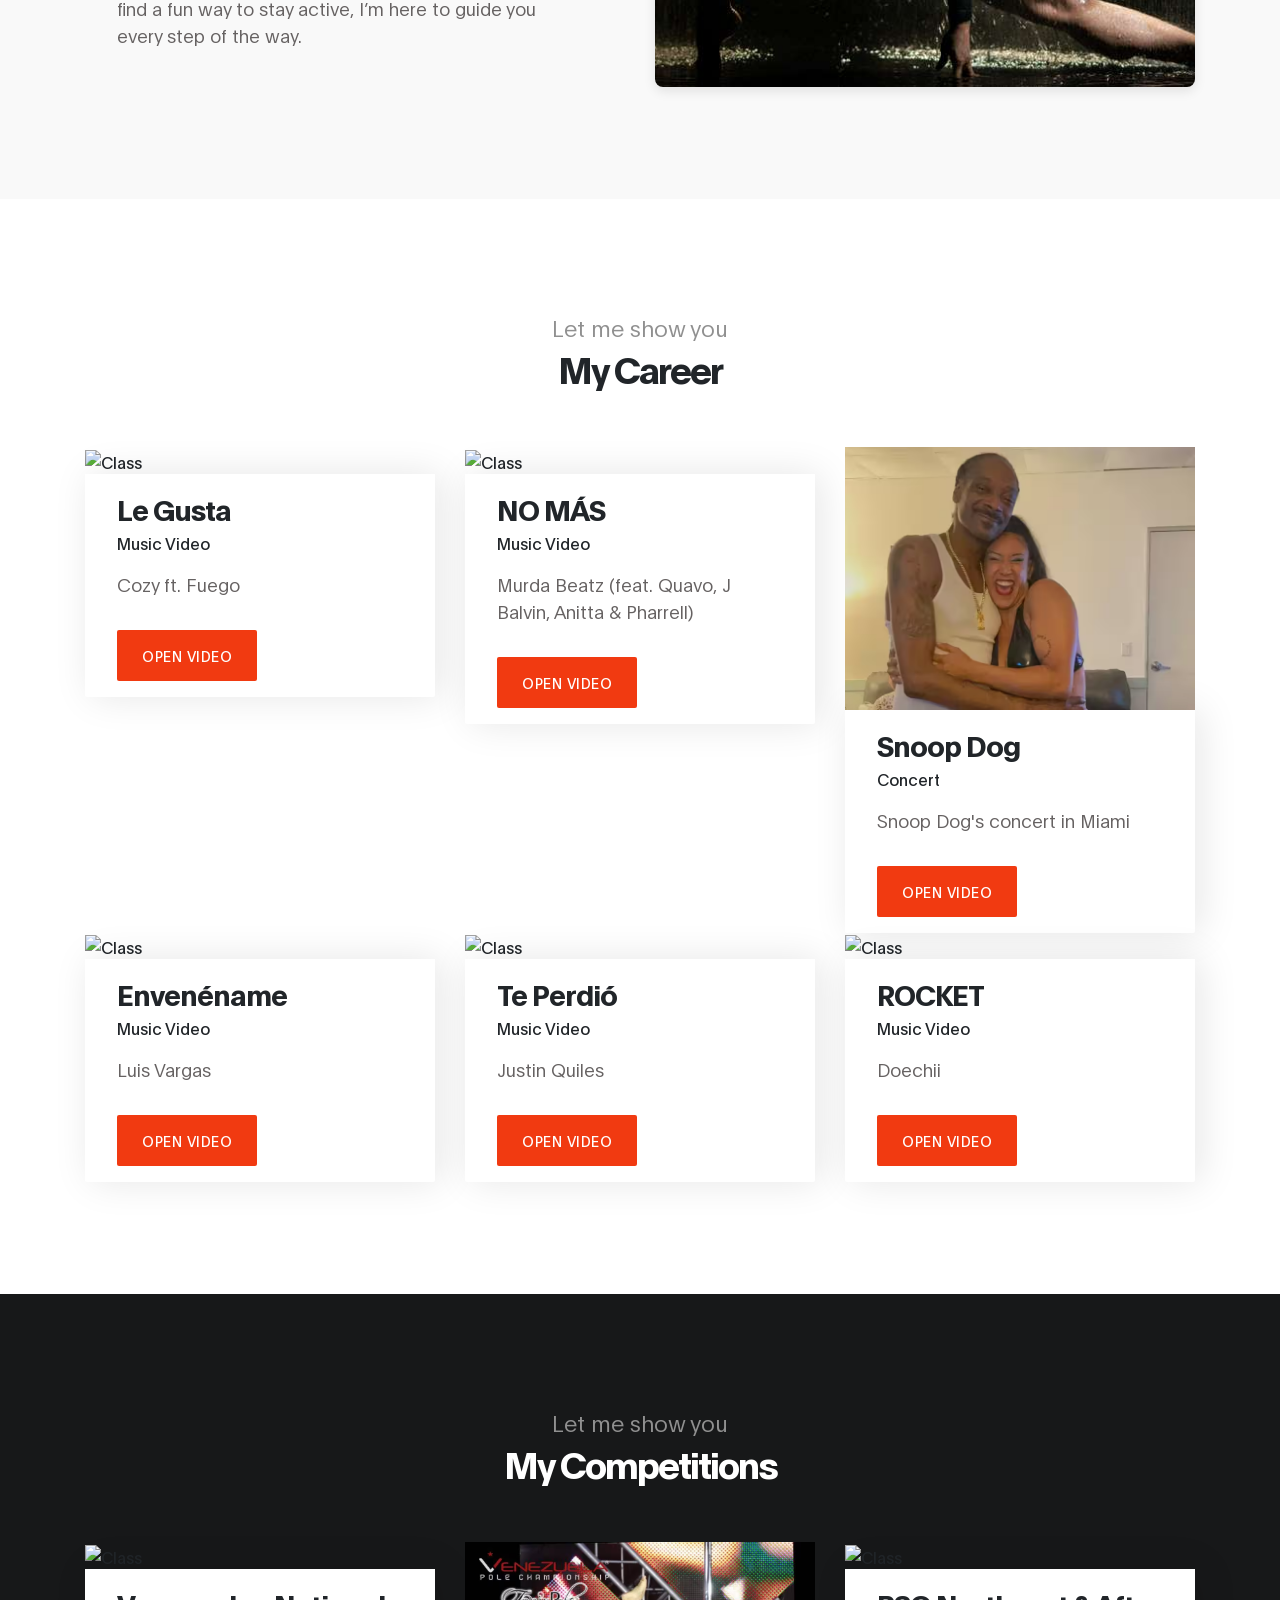
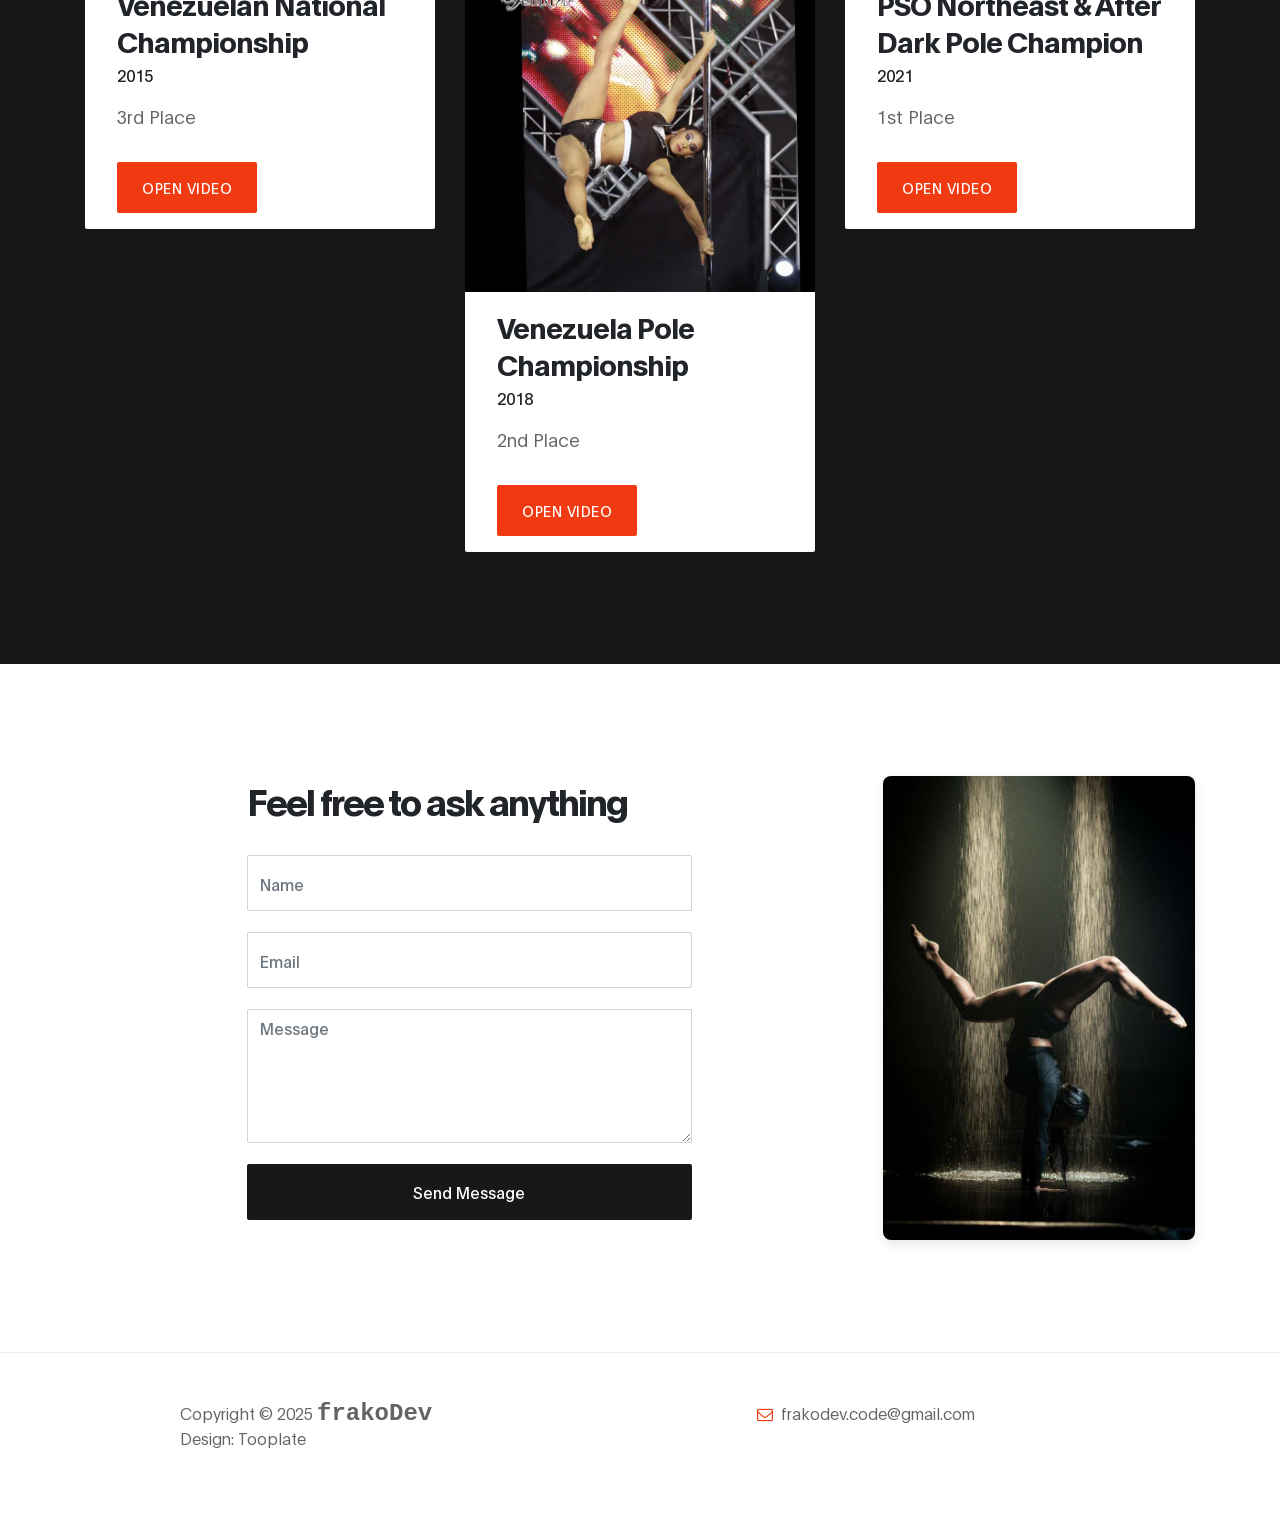
==== commit 137c96a5: "arregla imagenes a mostrar" ====
--- a/index.html
+++ b/index.html
@@ -2,36 +2,39 @@
 <html lang="en">
 
 <head>
-<meta charset="UTF-8">
+    <meta charset="UTF-8">
     <meta name="viewport" content="width=device-width, initial-scale=1.0">
     <!-- HTML Meta Tags -->
-<title>Brenda Fitness: achieve your fitness goals</title>
-<meta name="description" content="Unleash your inner star with pole dance fitness. Expert training to build strength, flexibility, and confidence">
-
-<!-- Open Graph Meta Tags -->
-<meta property="og:url" content="https://brenda.fitness/">
-<meta property="og:type" content="website">
-<meta property="og:title" content="Brenda Fitness: achieve your fitness goals">
-<meta property="og:description" content="Unleash your inner star with pole dance fitness. Expert training to build strength, flexibility, and confidence.">
-<meta property="og:image" content="/meta-img.jpg"><!-- Load error, please check URL -->
-
-<!-- Twitter Meta Tags -->
-<meta name="twitter:card" content="summary_large_image">
-<meta property="twitter:domain" content="brenda.fitness">
-<meta property="twitter:url" content="https://brenda.fitness/">
-<meta name="twitter:title" content="Brenda Fitness: achieve your fitness goals">
-<meta name="twitter:description" content="Unleash your inner star with pole dance fitness. Expert training to build strength, flexibility, and confidence.">
-<meta name="twitter:image" content="/meta-img.jpg">
-
-<!-- Meta Tags Generated via https://opengraph.dev -->
-<link rel="stylesheet" href="css/bootstrap.min.css?v=1.1">
-<link rel="stylesheet" href="css/font-awesome.min.css?v=1.1">
-<link rel="stylesheet" href="css/aos.css?v=1.1">
-<link rel="stylesheet" href="css/tooplate-gymso-style.css?v=1.1">
-<link rel="stylesheet" type="text/css" href="css/modal-video.min.css?v=1.3">
+    <title>Brenda Fitness: achieve your fitness goals</title>
+    <meta name="description"
+        content="Unleash your inner star with pole dance fitness. Expert training to build strength, flexibility, and confidence">
+
+    <!-- Open Graph Meta Tags -->
+    <meta property="og:url" content="https://brenda.fitness/">
+    <meta property="og:type" content="website">
+    <meta property="og:title" content="Brenda Fitness: achieve your fitness goals">
+    <meta property="og:description"
+        content="Unleash your inner star with pole dance fitness. Expert training to build strength, flexibility, and confidence.">
+    <meta property="og:image" content="/meta-img.jpg"><!-- Load error, please check URL -->
+
+    <!-- Twitter Meta Tags -->
+    <meta name="twitter:card" content="summary_large_image">
+    <meta property="twitter:domain" content="brenda.fitness">
+    <meta property="twitter:url" content="https://brenda.fitness/">
+    <meta name="twitter:title" content="Brenda Fitness: achieve your fitness goals">
+    <meta name="twitter:description"
+        content="Unleash your inner star with pole dance fitness. Expert training to build strength, flexibility, and confidence.">
+    <meta name="twitter:image" content="/meta-img.jpg">
+
+    <!-- Meta Tags Generated via https://opengraph.dev -->
+    <link rel="stylesheet" href="css/bootstrap.min.css?v=1.1">
+    <link rel="stylesheet" href="css/font-awesome.min.css?v=1.1">
+    <link rel="stylesheet" href="css/aos.css?v=1.1">
+    <link rel="stylesheet" href="css/tooplate-gymso-style.css?v=1.1">
+    <link rel="stylesheet" type="text/css" href="css/modal-video.min.css?v=1.3">
 
 </head>
-    
+
 </head>
 
 <body data-spy="scroll" data-target="#navbarNav" data-offset="50">
@@ -85,33 +88,32 @@
     <!-- HERO -->
     <section class="hero d-flex flex-column justify-content-center align-items-center" id="home">
 
-    <div class="hero-video-wrapper">
-        <iframe 
-            src="https://www.youtube.com/embed/c6opa4ot8OY?autoplay=1&mute=1&loop=1&playlist=c6opa4ot8OY&controls=0&showinfo=0&modestbranding=1&playsinline=1&disablekb=1" 
-            frameborder="0" 
-            allow="autoplay; encrypted-media" 
-            allowfullscreen>
-        </iframe>
-    </div>
-
-    <div class="bg-overlay"></div>
-
-    <div class="container">
-        <div class="row">
-            <div class="col-lg-8 col-md-10 mx-auto col-12">
-                <div class="hero-text mt-5 text-center">
-                    <h6 data-aos="fade-up" data-aos-delay="300">new way to build a healthy lifestyle!</h6>
-                    <h1 class="text-white" data-aos="fade-up" data-aos-delay="500">Let me help you upgrade your fitness
-                        skills</h1>
-                    <a href="#feature" class="btn custom-btn mt-3" data-aos="fade-up" data-aos-delay="600">Contact
-                        me</a>
-                    <a href="#about" class="btn custom-btn bordered mt-3" data-aos="fade-up"
-                        data-aos-delay="700">learn more</a>
-                </div>
-            </div>
-        </div>
-    </div>
-</section>
+        <div class="hero-video-wrapper">
+            <iframe
+                src="https://www.youtube.com/embed/c6opa4ot8OY?autoplay=1&mute=1&loop=1&playlist=c6opa4ot8OY&controls=0&showinfo=0&modestbranding=1&playsinline=1&disablekb=1"
+                frameborder="0" allow="autoplay; encrypted-media" allowfullscreen>
+            </iframe>
+        </div>
+
+        <div class="bg-overlay"></div>
+
+        <div class="container">
+            <div class="row">
+                <div class="col-lg-8 col-md-10 mx-auto col-12">
+                    <div class="hero-text mt-5 text-center">
+                        <h6 data-aos="fade-up" data-aos-delay="300">new way to build a healthy lifestyle!</h6>
+                        <h1 class="text-white" data-aos="fade-up" data-aos-delay="500">Let me help you upgrade your
+                            fitness
+                            skills</h1>
+                        <a href="#feature" class="btn custom-btn mt-3" data-aos="fade-up" data-aos-delay="600">Contact
+                            me</a>
+                        <a href="#about" class="btn custom-btn bordered mt-3" data-aos="fade-up"
+                            data-aos-delay="700">learn more</a>
+                    </div>
+                </div>
+            </div>
+        </div>
+    </section>
 
 
     <!-- <section class="feature" id="feature">
@@ -181,20 +183,11 @@
                         Whether you’re looking to build muscle, increase flexibility, or simply find a fun way to stay
                         active, I’m here to guide you every step of the way.
                     </p>
-                    <p data-aos="fade-up" data-aos-delay="500">
-                        Join me, and let’s embrace the exhilaration of pole dance fitness together!
-                    </p>
-                    <p data-aos="fade-up" data-aos-delay="500">
-                        Feel free to adjust this section to fit Brenda’s specific experiences and qualifications.</p>
-                    </p>
-                    <p data-aos="fade-up" data-aos-delay="500">If you have any question regarding <a rel="nofollow"
-                            href="https://www.tooplate.com/view/2119-gymso-fitness" target="_parent">Gymso Fitness HTML
-                            template</a>, you can <a rel="nofollow" href="https://www.tooplate.com/contact"
-                            target="_parent">contact Tooplate</a> immediately. Thank you.</p>
-                </div>
-                <div class="ml-lg-auto col-lg-3 col-12 card2"  data-aos="fade-up" data-aos-delay="700">
+
+                </div>
+                <div class="ml-lg-auto col-lg-3 col-12 card2" id="picture" data-aos="fade-up" data-aos-delay="700">
                     <div class="team-thumb">
-                        <img src="images/hero-ezgif.com-crop.avif" class="img-fluid" alt="Trainer">
+                        <img src="images/photo-shoots/IMG-20251028-WA0021.jpg" class="img-fluid" alt="Trainer">
 
                         <div class="team-info d-flex flex-column">
 
@@ -246,7 +239,8 @@
 
                 <div class="col-lg-4 col-md-6 col-12" data-aos="fade-up" data-aos-delay="400">
                     <div class="class-thumb">
-                        <img src="https://i.ytimg.com/vi/kACfo441A1g/hqdefault.jpg?sqp=-oaymwEcCNACELwBSFXyq4qpAw4IARUAAIhCGAFwAcABBg==&rs=AOn4CLDUzNQMvIcqsW0hbsPwiCycMY1tYQ" class="img-fluid" alt="Class">
+                        <img src="https://i.ytimg.com/vi/kACfo441A1g/hqdefault.jpg?sqp=-oaymwEcCNACELwBSFXyq4qpAw4IARUAAIhCGAFwAcABBg==&rs=AOn4CLDUzNQMvIcqsW0hbsPwiCycMY1tYQ"
+                            class="img-fluid" alt="Class">
 
                         <div class="class-info">
                             <h3 class="mb-1">Le Gusta</h3>
@@ -254,14 +248,16 @@
                             <span>Music Video</span>
 
                             <p class="mt-3">Cozy ft. Fuego</p>
-                            <button class="js-modal-btn btn custom-btn bg-color mt-3" data-video-id="kACfo441A1g">Open Video</button>
+                            <button class="js-modal-btn btn custom-btn bg-color mt-3" data-video-id="kACfo441A1g">Open
+                                Video</button>
                         </div>
                     </div>
                 </div>
 
                 <div class="mt-5 mt-lg-0 mt-md-0 col-lg-4 col-md-6 col-12" data-aos="fade-up" data-aos-delay="500">
                     <div class="class-thumb">
-                        <img src="https://i.ytimg.com/vi/TStMrVERMkU/hqdefault.jpg?sqp=-oaymwEcCPYBEIoBSFXyq4qpAw4IARUAAIhCGAFwAcABBg==&rs=AOn4CLDpFPmsnRaeVN1qrHlIEWPWmhNnbQ" class="img-fluid" alt="Class">
+                        <img src="https://i.ytimg.com/vi/TStMrVERMkU/hqdefault.jpg?sqp=-oaymwEcCPYBEIoBSFXyq4qpAw4IARUAAIhCGAFwAcABBg==&rs=AOn4CLDpFPmsnRaeVN1qrHlIEWPWmhNnbQ"
+                            class="img-fluid" alt="Class">
 
                         <div class="class-info">
                             <h3 class="mb-1">NO MÁS</h3>
@@ -269,7 +265,8 @@
                             <span>Music Video</span>
 
                             <p class="mt-3">Murda Beatz (feat. Quavo, J Balvin, Anitta & Pharrell)</p>
-                            <button class="js-modal-btn btn custom-btn bg-color mt-3" data-video-id="TStMrVERMkU">Open Video</button>
+                            <button class="js-modal-btn btn custom-btn bg-color mt-3" data-video-id="TStMrVERMkU">Open
+                                Video</button>
                         </div>
                     </div>
                 </div>
@@ -284,12 +281,64 @@
                             <span>Concert</span>
 
                             <p class="mt-3">Snoop Dog's concert in Miami</p>
-                            <button class="js-modal-btn btn custom-btn bg-color mt-3" data-video-id="k7XOTKG4z0U">Open Video</button>
-                        </div>
-                    </div>
-                </div>
-                
+                            <button class="js-modal-btn btn custom-btn bg-color mt-3" data-video-id="k7XOTKG4z0U">Open
+                                Video</button>
+                        </div>
+                    </div>
+                </div>
+
                 <div class="mt-5 mt-lg-0 col-lg-4 col-md-6 col-12" data-aos="fade-up" data-aos-delay="600">
+                    <div class="class-thumb">
+                        <img src="https://i.ytimg.com/vi/EMbtyjBDCtU/hqdefault.jpg?sqp=-oaymwEcCNACELwBSFXyq4qpAw4IARUAAIhCGAFwAcABBg==&rs=AOn4CLD9_4d2qBA7__dmMmI6hwTVxSTt-g"
+                            class="img-fluid" alt="Class">
+
+                        <div class="class-info">
+                            <h3 class="mb-1">Envenéname</h3>
+
+                            <span>Music Video</span>
+
+                            <p class="mt-3">Luis Vargas</p>
+                            <button class="js-modal-btn btn custom-btn bg-color mt-3" data-video-id="EMbtyjBDCtU">Open
+                                Video</button>
+                        </div>
+                    </div>
+                </div>
+
+                <div class="mt-5 mt-lg-0 col-lg-4 col-md-6 col-12" data-aos="fade-up" data-aos-delay="600">
+                    <div class="class-thumb">
+                        <img src="https://i.ytimg.com/vi/SOuPa9iImMA/hqdefault.jpg?sqp=-oaymwEcCNACELwBSFXyq4qpAw4IARUAAIhCGAFwAcABBg==&rs=AOn4CLD5Yle9fIC2wfFZo9Y5AldwWacPqw"
+                            class="img-fluid" alt="Class">
+
+                        <div class="class-info">
+                            <h3 class="mb-1">Te Perdió</h3>
+
+                            <span>Music Video</span>
+
+                            <p class="mt-3">Justin Quiles</p>
+                            <button class="js-modal-btn btn custom-btn bg-color mt-3" data-video-id="SOuPa9iImMA">Open
+                                Video</button>
+                        </div>
+                    </div>
+                </div>
+
+                <div class="mt-5 mt-lg-0 col-lg-4 col-md-6 col-12" data-aos="fade-up" data-aos-delay="600">
+                    <div class="class-thumb">
+                        <img src="https://i.ytimg.com/vi/aXNUOAoRVMs/hqdefault.jpg?sqp=-oaymwEcCNACELwBSFXyq4qpAw4IARUAAIhCGAFwAcABBg==&rs=AOn4CLCzBPFkPMMB9dLsDcHtzOJIgLfbwQ"
+                            class="img-fluid" alt="Class">
+
+                        <div class="class-info">
+                            <h3 class="mb-1">ROCKET</h3>
+
+                            <span>Music Video</span>
+
+                            <p class="mt-3">Doechii</p>
+                            <button class="js-modal-btn btn custom-btn bg-color mt-3" data-video-id="aXNUOAoRVMs">Open
+                                Video</button>
+                        </div>
+                    </div>
+                </div>
+
+                <!-- <div class="mt-5 mt-lg-0 col-lg-4 col-md-6 col-12" data-aos="fade-up" data-aos-delay="600">
                     <div class="class-thumb">
                         <img src="https://i.ytimg.com/vi/EMbtyjBDCtU/hqdefault.jpg?sqp=-oaymwEcCNACELwBSFXyq4qpAw4IARUAAIhCGAFwAcABBg==&rs=AOn4CLD9_4d2qBA7__dmMmI6hwTVxSTt-g" class="img-fluid" alt="Class">
 
@@ -303,38 +352,7 @@
                         </div>
                     </div>
                 </div>
-
                 <div class="mt-5 mt-lg-0 col-lg-4 col-md-6 col-12" data-aos="fade-up" data-aos-delay="600">
-                    <div class="class-thumb">
-                        <img src="https://i.ytimg.com/vi/SOuPa9iImMA/hqdefault.jpg?sqp=-oaymwEcCNACELwBSFXyq4qpAw4IARUAAIhCGAFwAcABBg==&rs=AOn4CLD5Yle9fIC2wfFZo9Y5AldwWacPqw" class="img-fluid" alt="Class">
-
-                        <div class="class-info">
-                            <h3 class="mb-1">Te Perdió</h3>
-
-                            <span>Music Video</span>
-
-                            <p class="mt-3">Justin Quiles</p>
-                            <button class="js-modal-btn btn custom-btn bg-color mt-3" data-video-id="SOuPa9iImMA">Open Video</button>
-                        </div>
-                    </div>
-                </div>
-
-                <div class="mt-5 mt-lg-0 col-lg-4 col-md-6 col-12" data-aos="fade-up" data-aos-delay="600">
-                    <div class="class-thumb">
-                        <img src="https://i.ytimg.com/vi/aXNUOAoRVMs/hqdefault.jpg?sqp=-oaymwEcCNACELwBSFXyq4qpAw4IARUAAIhCGAFwAcABBg==&rs=AOn4CLCzBPFkPMMB9dLsDcHtzOJIgLfbwQ" class="img-fluid" alt="Class">
-
-                        <div class="class-info">
-                            <h3 class="mb-1">ROCKET</h3>
-
-                            <span>Music Video</span>
-
-                            <p class="mt-3">Doechii</p>
-                            <button class="js-modal-btn btn custom-btn bg-color mt-3" data-video-id="aXNUOAoRVMs">Open Video</button>
-                        </div>
-                    </div>
-                </div>
-                
-                <!-- <div class="mt-5 mt-lg-0 col-lg-4 col-md-6 col-12" data-aos="fade-up" data-aos-delay="600">
                     <div class="class-thumb">
                         <img src="https://i.ytimg.com/vi/EMbtyjBDCtU/hqdefault.jpg?sqp=-oaymwEcCNACELwBSFXyq4qpAw4IARUAAIhCGAFwAcABBg==&rs=AOn4CLD9_4d2qBA7__dmMmI6hwTVxSTt-g" class="img-fluid" alt="Class">
 
@@ -361,20 +379,6 @@
                             <button class="js-modal-btn btn custom-btn bg-color mt-3" data-video-id="EMbtyjBDCtU">Open Video</button>
                         </div>
                     </div>
-                </div>
-                <div class="mt-5 mt-lg-0 col-lg-4 col-md-6 col-12" data-aos="fade-up" data-aos-delay="600">
-                    <div class="class-thumb">
-                        <img src="https://i.ytimg.com/vi/EMbtyjBDCtU/hqdefault.jpg?sqp=-oaymwEcCNACELwBSFXyq4qpAw4IARUAAIhCGAFwAcABBg==&rs=AOn4CLD9_4d2qBA7__dmMmI6hwTVxSTt-g" class="img-fluid" alt="Class">
-
-                        <div class="class-info">
-                            <h3 class="mb-1">Envenéname</h3>
-
-                            <span>Music Video</span>
-
-                            <p class="mt-3">Luis Vargas</p>
-                            <button class="js-modal-btn btn custom-btn bg-color mt-3" data-video-id="EMbtyjBDCtU">Open Video</button>
-                        </div>
-                    </div>
                 </div> -->
             </div>
         </div>
@@ -393,7 +397,8 @@
 
                 <div class="mt-5 mt-lg-0 col-lg-4 col-md-6 col-12" data-aos="fade-up" data-aos-delay="600">
                     <div class="class-thumb">
-                        <img src="https://i.ytimg.com/vi/K8gd7WtSXMQ/hq720.jpg?sqp=-oaymwEcCNAFEJQDSFXyq4qpAw4IARUAAIhCGAFwAcABBg==&rs=AOn4CLDtYYLkI1ljYhsGEtFCg5yQP0DPoA" class="img-fluid" alt="Class">
+                        <img src="https://i.ytimg.com/vi/K8gd7WtSXMQ/hq720.jpg?sqp=-oaymwEcCNAFEJQDSFXyq4qpAw4IARUAAIhCGAFwAcABBg==&rs=AOn4CLDtYYLkI1ljYhsGEtFCg5yQP0DPoA"
+                            class="img-fluid" alt="Class">
 
                         <div class="class-info">
                             <h3 class="mb-1">Venezuelan National Championship</h3>
@@ -401,7 +406,8 @@
                             <span>2015</span>
 
                             <p class="mt-3">3rd Place</p>
-                            <button class="js-modal-btn btn custom-btn bg-color mt-3" data-video-id="K8gd7WtSXMQ">Open Video</button>
+                            <button class="js-modal-btn btn custom-btn bg-color mt-3" data-video-id="K8gd7WtSXMQ">Open
+                                Video</button>
                         </div>
                     </div>
                 </div>
@@ -416,14 +422,16 @@
                             <span>2018</span>
 
                             <p class="mt-3">2nd Place</p>
-                            <button class="js-modal-btn btn custom-btn bg-color mt-3" data-video-id="To0i44WqXAg">Open Video</button>
+                            <button class="js-modal-btn btn custom-btn bg-color mt-3" data-video-id="To0i44WqXAg">Open
+                                Video</button>
                         </div>
                     </div>
                 </div>
 
                 <div class="mt-5 mt-lg-0 mt-md-0 col-lg-4 col-md-6 col-12" data-aos="fade-up" data-aos-delay="500">
                     <div class="class-thumb">
-                        <img src="https://i.ytimg.com/vi/6Xc738zfTwM/hqdefault.jpg?sqp=-oaymwE2CNACELwBSFXyq4qpAygIARUAAIhCGAFwAcABBvABAfgB_gmAAtAFigIMCAAQARhyIFQoOzAP&rs=AOn4CLCrXpCM2YzSRtV-BNhwQgRaLpXuMQ" class="img-fluid" alt="Class">
+                        <img src="https://i.ytimg.com/vi/6Xc738zfTwM/hqdefault.jpg?sqp=-oaymwE2CNACELwBSFXyq4qpAygIARUAAIhCGAFwAcABBvABAfgB_gmAAtAFigIMCAAQARhyIFQoOzAP&rs=AOn4CLCrXpCM2YzSRtV-BNhwQgRaLpXuMQ"
+                            class="img-fluid" alt="Class">
 
                         <div class="class-info">
                             <h3 class="mb-1">PSO Northeast & After Dark Pole Champion</h3>
@@ -431,7 +439,8 @@
                             <span>2021</span>
 
                             <p class="mt-3">1st Place</p>
-                            <button class="js-modal-btn btn custom-btn bg-color mt-3" data-video-id="6Xc738zfTwM">Open Video</button>
+                            <button class="js-modal-btn btn custom-btn bg-color mt-3" data-video-id="6Xc738zfTwM">Open
+                                Video</button>
                         </div>
                     </div>
                 </div>
@@ -571,19 +580,36 @@
                             Message</button>
                     </form>
                 </div>
-
+                <div class="ml-lg-auto col-lg-3 col-12 card2" id="picture2" data-aos="fade-up" data-aos-delay="700">
+                    <div class="team-thumb">
+                        <img src="images/photo-shoots/IMG-20251028-WA0019.jpg" class="img-fluid" alt="Trainer">
+
+                        <div class="team-info d-flex flex-column">
+
+                            <h3>Brenda Orozco</h3>
+                            <span>Fitness Instructor</span>
+
+                            <ul class="social-icon mt-3">
+                                <li><a href="https://www.youtube.com/@brennokie" class="fa fa-youtube-play"
+                                        target="_blank"></a></li>
+                                <li><a href="https://www.instagram.com/brennokie/" class="fa fa-instagram"
+                                        target="_blank"></a></li>
+                            </ul>
+                        </div>
+                    </div>
+                </div>
                 <!-- <div class="mx-auto mt-4 mt-lg-0 mt-md-0 col-lg-5 col-md-6 col-12">
                     <h2 class="mb-4" data-aos="fade-up" data-aos-delay="600">Where you can <span>find us</span></h2>
 
                     <p data-aos="fade-up" data-aos-delay="800"><i class="fa fa-map-marker mr-1"></i> 120-240 Rio de
                         Janeiro - State of Rio de Janeiro, Brazil</p> -->
-                    <!-- How to change your own map point
+                <!-- How to change your own map point
 	1. Go to Google Maps
 	2. Click on your location point
 	3. Click "Share" and choose "Embed map" tab
 	4. Copy only URL and paste it within the src="" field below
 -->
-                    <!-- <div class="google-map" data-aos="fade-up" data-aos-delay="900">
+                <!-- <div class="google-map" data-aos="fade-up" data-aos-delay="900">
                         <iframe
                             src="https://maps.google.com/maps?q=Av.+Lúcio+Costa,+Rio+de+Janeiro+-+RJ,+Brazil&t=&z=13&ie=UTF8&iwloc=&output=embed"
                             width="1920" height="250" frameborder="0" style="border:0;" allowfullscreen=""></iframe>
@@ -601,7 +627,9 @@
             <div class="row">
 
                 <div class="ml-auto col-lg-4 col-md-5">
-                    <p class="copyright-text">Copyright &copy; 2025 <a style="font-weight: bold; font-family:'Courier New', Courier, monospace; font-size:1.5rem" href="https://frako-dev.vercel.app/">frakoDev</a>
+                    <p class="copyright-text">Copyright &copy; 2025 <a
+                            style="font-weight: bold; font-family:'Courier New', Courier, monospace; font-size:1.5rem"
+                            href="https://frako-dev.vercel.app/">frakoDev</a>
 
                         <br>Design: <a href="https://www.tooplate.com">Tooplate</a>
                     </p>
@@ -665,13 +693,13 @@
     </div>
 
     <!-- SCRIPTS -->
-<script src="js/jquery.min.js?v=1.1"></script>
-<script src="js/bootstrap.min.js?v=1.1"></script>
-<script src="js/aos.js?v=1.1"></script>
-<script src="js/smoothscroll.js?v=1.1"></script>
-<script src="js/custom.js?v=1.1"></script>
-<script src="js/jquery.js?v=1.1"></script>
-<script src="js/jquery-modal-video.js?v=1.1"></script>
+    <script src="js/jquery.min.js?v=1.1"></script>
+    <script src="js/bootstrap.min.js?v=1.1"></script>
+    <script src="js/aos.js?v=1.1"></script>
+    <script src="js/smoothscroll.js?v=1.1"></script>
+    <script src="js/custom.js?v=1.1"></script>
+    <script src="js/jquery.js?v=1.1"></script>
+    <script src="js/jquery-modal-video.js?v=1.1"></script>
     <!-- <script>
         window.addEventListener('DOMContentLoaded',function(){
             new ModalVideo(".js-video-btn");
--- a/css/tooplate-gymso-style.css
+++ b/css/tooplate-gymso-style.css
@@ -563,6 +563,109 @@
   display: block;
 }
 
+/* 1. EL CONTENEDOR PADRE (.team-thumb)
+  Lo convertimos en el punto de referencia para el overlay.
+*/
+.team-thumb {
+  position: relative; /* Clave para que .team-info (hijo) se posicione sobre él */
+  overflow: hidden; /* Oculta el overlay cuando se sale (para la animación) */
+
+  /* Opcional: unifica la altura de las tarjetas si las fotos son distintas */
+  aspect-ratio: 4 / 5;
+
+  /* Opcional: un toque estético */
+  border-radius: 8px;
+  box-shadow: 0 4px 12px rgba(0, 0, 0, 0.1);
+}
+
+/* 2. LA IMAGEN
+  Forzamos que la imagen llene el contenedor (gracias al aspect-ratio)
+*/
+.team-thumb .img-fluid {
+  width: 100%;
+  height: 100%;
+  object-fit: cover; /* Evita que la imagen se deforme, la recorta */
+  transition: transform 0.4s ease; /* Para un leve efecto de zoom al pasar el ratón */
+}
+
+/* 3. EL OVERLAY DE INFORMACIÓN (.team-info)
+  Aquí está la magia. Lo sacamos del flujo y lo ponemos encima.
+*/
+.team-thumb .team-info {
+  position: absolute;
+  bottom: 0;
+  left: 0;
+  width: 100%;
+
+  /* Usamos 'height: 100%' y ajustamos flex para centrar verticalmente */
+  height: 100%;
+  justify-content: flex-end; /* Alinea el contenido (h3, span, ul) abajo */
+  padding: 1.5rem 1.25rem;
+
+  /* Fondo degradado para legibilidad */
+  background: linear-gradient(
+    to top,
+    rgba(0, 0, 0, 0.85) 0%,
+    rgba(0, 0, 0, 0.5) 40%,
+    rgba(0, 0, 0, 0) 100%
+  );
+
+  /* Animación de entrada */
+  opacity: 0; /* Oculto por defecto */
+  transform: translateY(20px); /* Ligeramente desplazado hacia abajo */
+  transition: all 0.4s ease-in-out;
+}
+
+/* 4. EL EFECTO HOVER
+  Cuando pasamos el ratón sobre el padre (.team-thumb)...
+*/
+.team-thumb:hover .team-info {
+  opacity: 1; /* Hacemos visible el overlay */
+  transform: translateY(0); /* Lo devolvemos a su posición original */
+}
+
+.team-thumb:hover .img-fluid {
+  transform: scale(1.05); /* ...hacemos un ligero zoom a la imagen */
+}
+
+/* 5. ESTILOS DEL TEXTO
+  Aseguramos que el texto sea legible sobre el overlay.
+*/
+.team-thumb .team-info h3 {
+  color: #ffffff;
+  font-size: 1.3rem;
+  font-weight: 700;
+  margin-bottom: 0.25rem;
+}
+
+.team-thumb .team-info span {
+  color: #e0e0e0; /* Un blanco menos intenso */
+  font-size: 0.9rem;
+}
+
+/* 6. ICONOS SOCIALES
+  Ajustamos los iconos para el overlay.
+*/
+.team-thumb .social-icon {
+  margin-top: 1rem !important; /* Sobrescribe tu 'mt-3' para más control */
+}
+
+.team-thumb .social-icon li a {
+  color: #ffffff;
+  font-size: 1.1rem;
+  /* Opcional: fondo para hacerlos resaltar */
+  /* background-color: rgba(255, 255, 255, 0.1); */
+  /* border-radius: 50%; */
+  /* width: 30px; */
+  /* height: 30px; */
+  /* line-height: 30px; */
+  /* text-align: center; */
+}
+
+.team-thumb .social-icon li a:hover {
+  color: #f0f0f0; /* O el color de tu marca */
+}
+
 /*---------------------------------------
      CONTACT              
   -----------------------------------------*/
@@ -660,9 +763,9 @@
   color: var(--primary-color);
 }
 
-.card2 {
+/* .card2 {
   margin-top: 18rem;
-}
+} */
 
 /*---------------------------------------
      RESPONSIVE STYLES              
@@ -697,3 +800,17 @@
     margin-top: 0px;
   }
 }
+
+@media screen and (min-width: 992px) {
+  #picture {
+    max-width: 50%;
+    flex: 0 0 50%;
+    display: flex;
+  }
+
+  #picture2 {
+    max-width: 30%;
+    flex: 0 0 30%;
+    display: flex;
+  }
+}
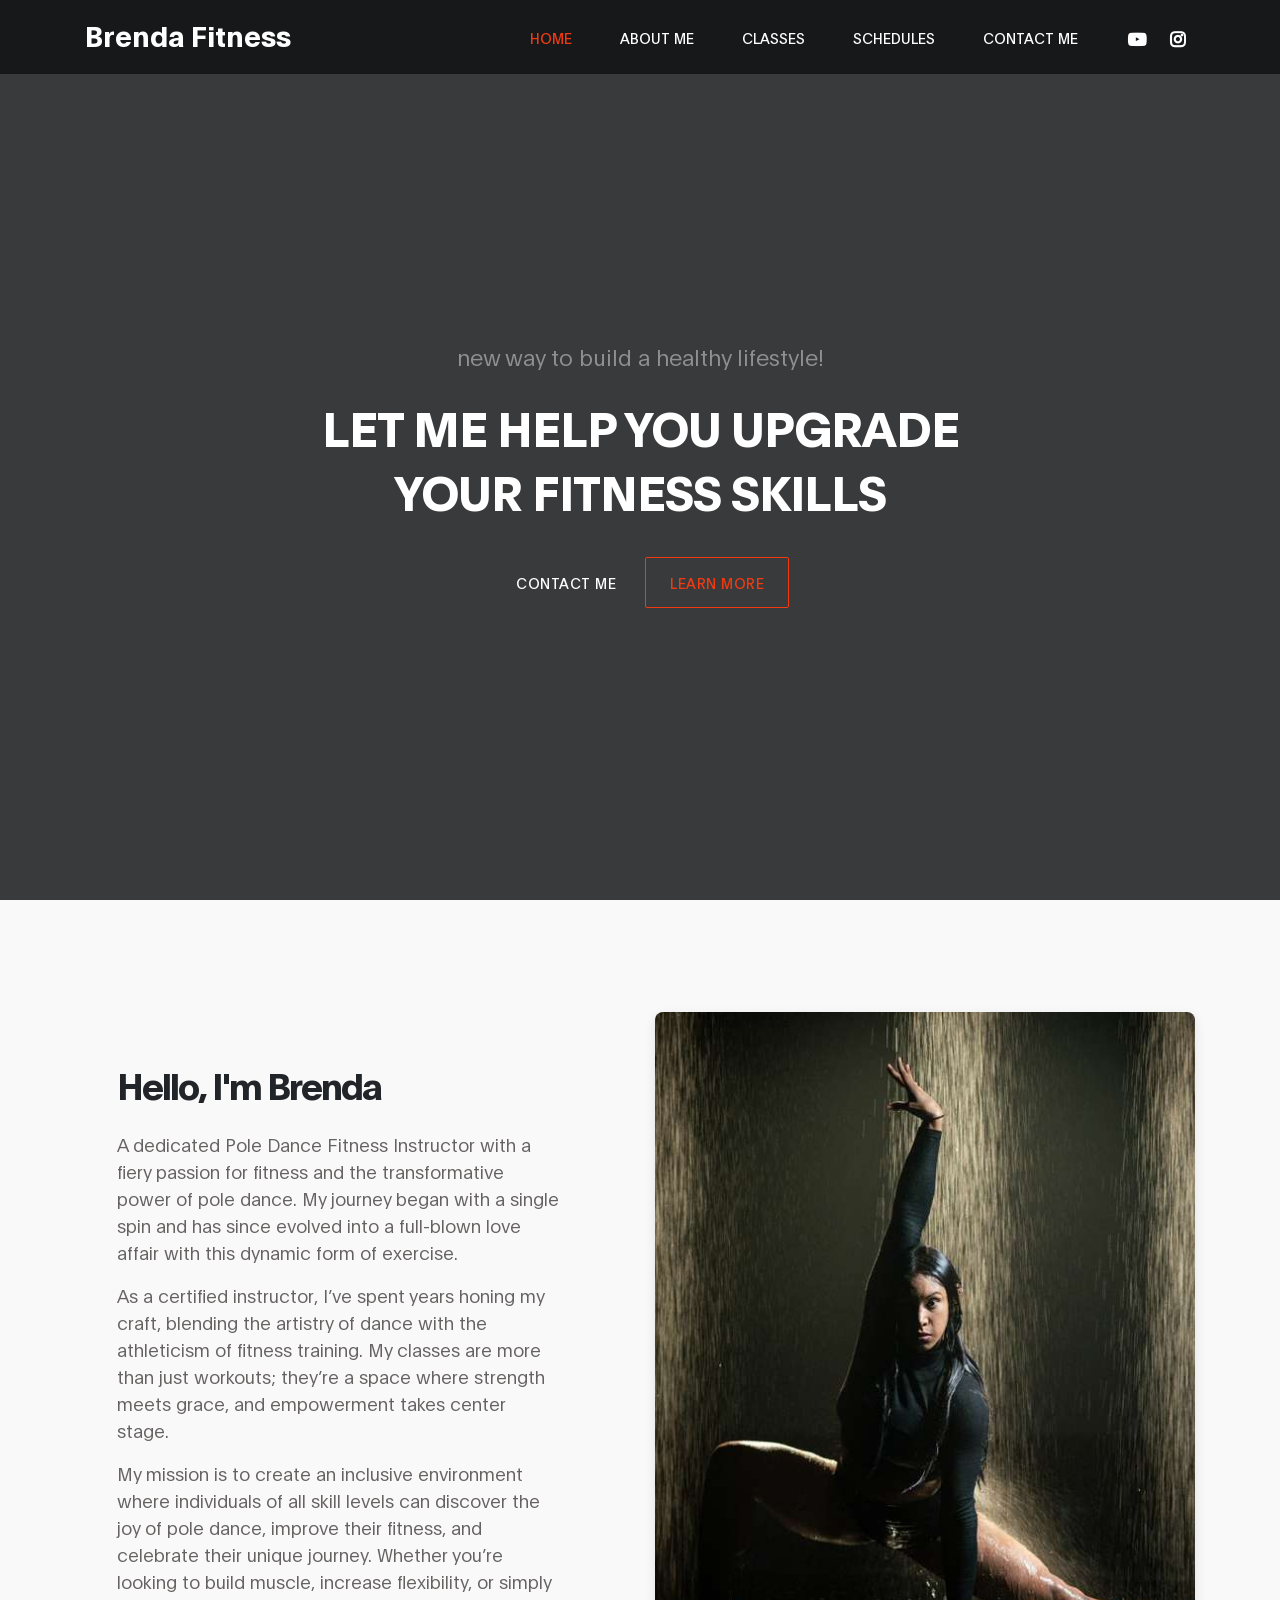
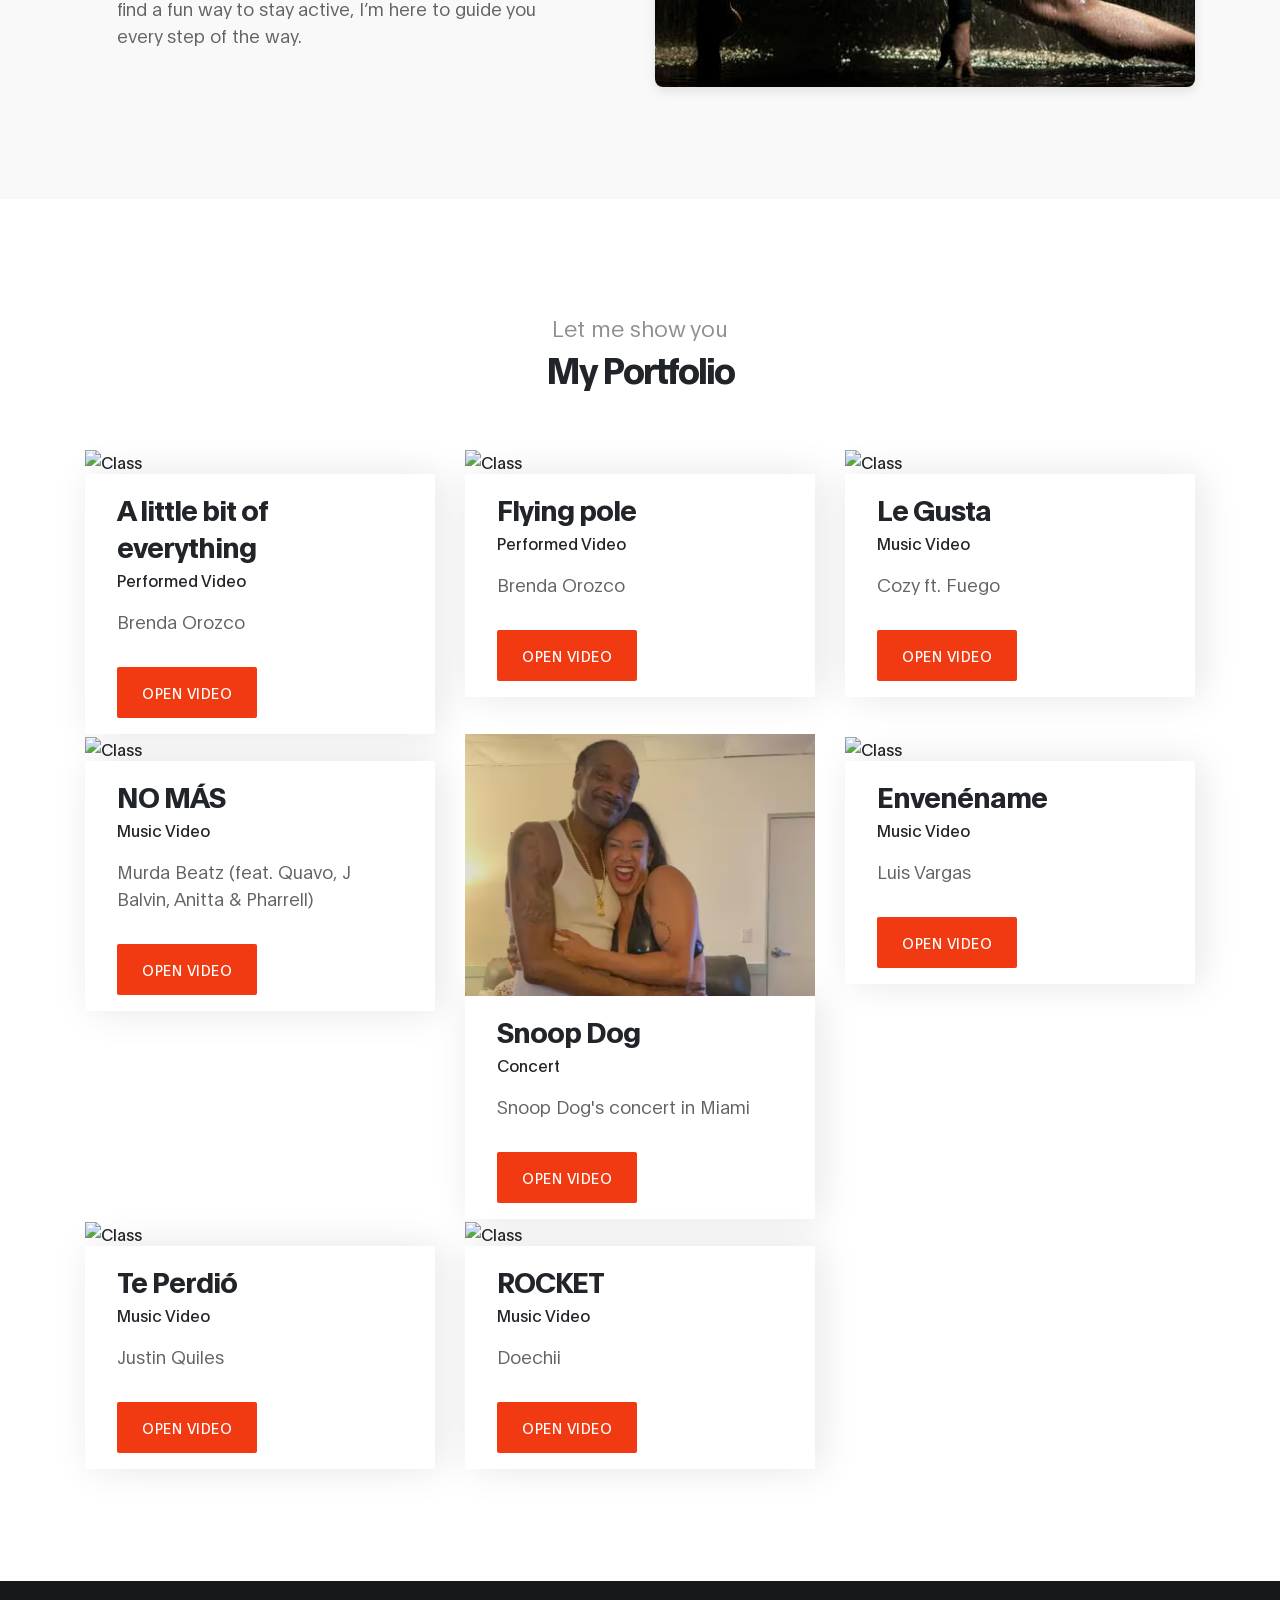
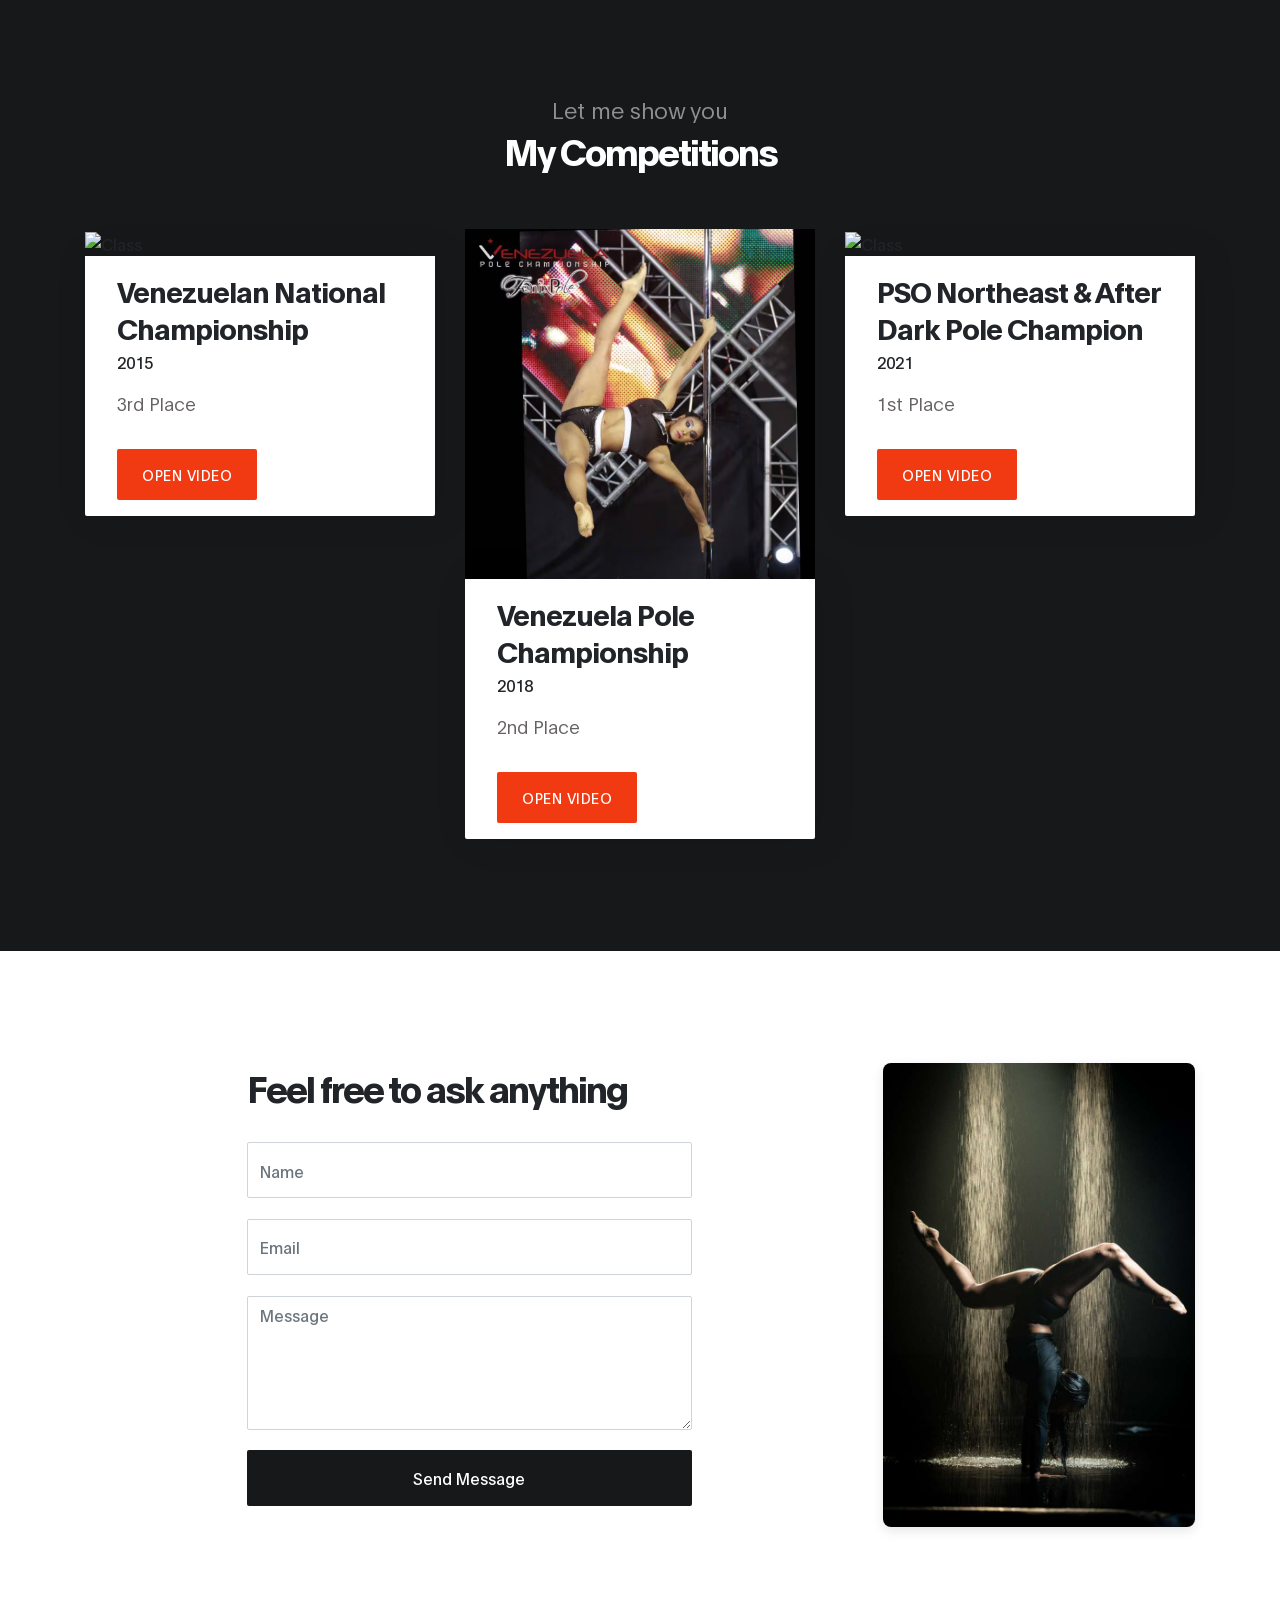
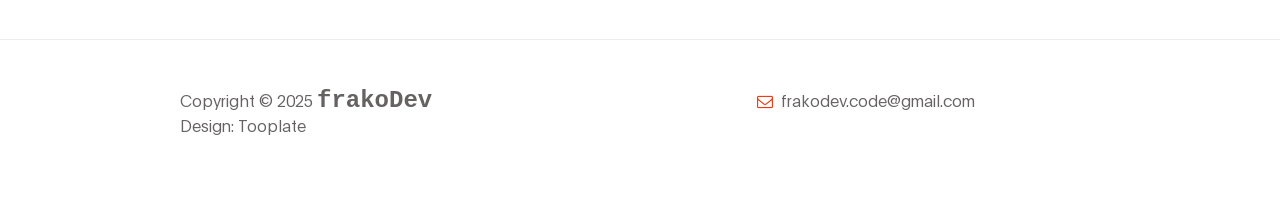
==== commit 6f485a27: "agrega videos" ====
--- a/index.html
+++ b/index.html
@@ -226,7 +226,8 @@
     </section>
 
 
-    <!-- CAREER -->
+    
+    <!-- PORTFOLIO -->
     <section class="class section" id="class">
         <div class="container">
             <div class="row">
@@ -234,7 +235,41 @@
                 <div class="col-lg-12 col-12 text-center mb-5">
                     <h6 data-aos="fade-up">Let me show you</h6>
 
-                    <h2 data-aos="fade-up" data-aos-delay="200">My Career</h2>
+                    <h2 data-aos="fade-up" data-aos-delay="200">My Portfolio</h2>
+                </div>
+
+<div class="col-lg-4 col-md-6 col-12" data-aos="fade-up" data-aos-delay="400">
+                    <div class="class-thumb">
+                        <img src="https://i.ytimg.com/vi/ekmizM6BpFQ/hqdefault.jpg?sqp=-oaymwFBCNACELwBSFryq4qpAzMIARUAAIhCGAHYAQHiAQoIGBACGAY4AUAB8AEB-AH-CYAC0AWKAgwIABABGGUgZShlMA8=&rs=AOn4CLBNJqWlNnaHcCIuk7Fv-38-BnbcRw"
+                            class="img-fluid" alt="Class">
+
+                        <div class="class-info">
+                            <h3 class="mb-1">A little bit of everything</h3>
+
+                            <span>Performed Video</span>
+
+                            <p class="mt-3">Brenda Orozco</p>
+                            <button class="js-modal-btn btn custom-btn bg-color mt-3" data-video-id="ekmizM6BpFQ">Open
+                                Video</button>
+                        </div>
+                    </div>
+                </div>
+
+                <div class="col-lg-4 col-md-6 col-12" data-aos="fade-up" data-aos-delay="400">
+                    <div class="class-thumb">
+                        <img src="https://i.ytimg.com/vi/c6opa4ot8OY/hqdefault.jpg?sqp=-oaymwFBCNACELwBSFryq4qpAzMIARUAAIhCGAHYAQHiAQoIGBACGAY4AUAB8AEB-AH-CYAC0AWKAgwIABABGGUgZShlMA8=&rs=AOn4CLChamJW_gi6IfkfBDQJMP320R6VrA"
+                            class="img-fluid" alt="Class">
+
+                        <div class="class-info">
+                            <h3 class="mb-1">Flying pole</h3>
+
+                            <span>Performed Video</span>
+
+                            <p class="mt-3">Brenda Orozco</p>
+                            <button class="js-modal-btn btn custom-btn bg-color mt-3" data-video-id="c6opa4ot8OY">Open
+                                Video</button>
+                        </div>
+                    </div>
                 </div>
 
                 <div class="col-lg-4 col-md-6 col-12" data-aos="fade-up" data-aos-delay="400">
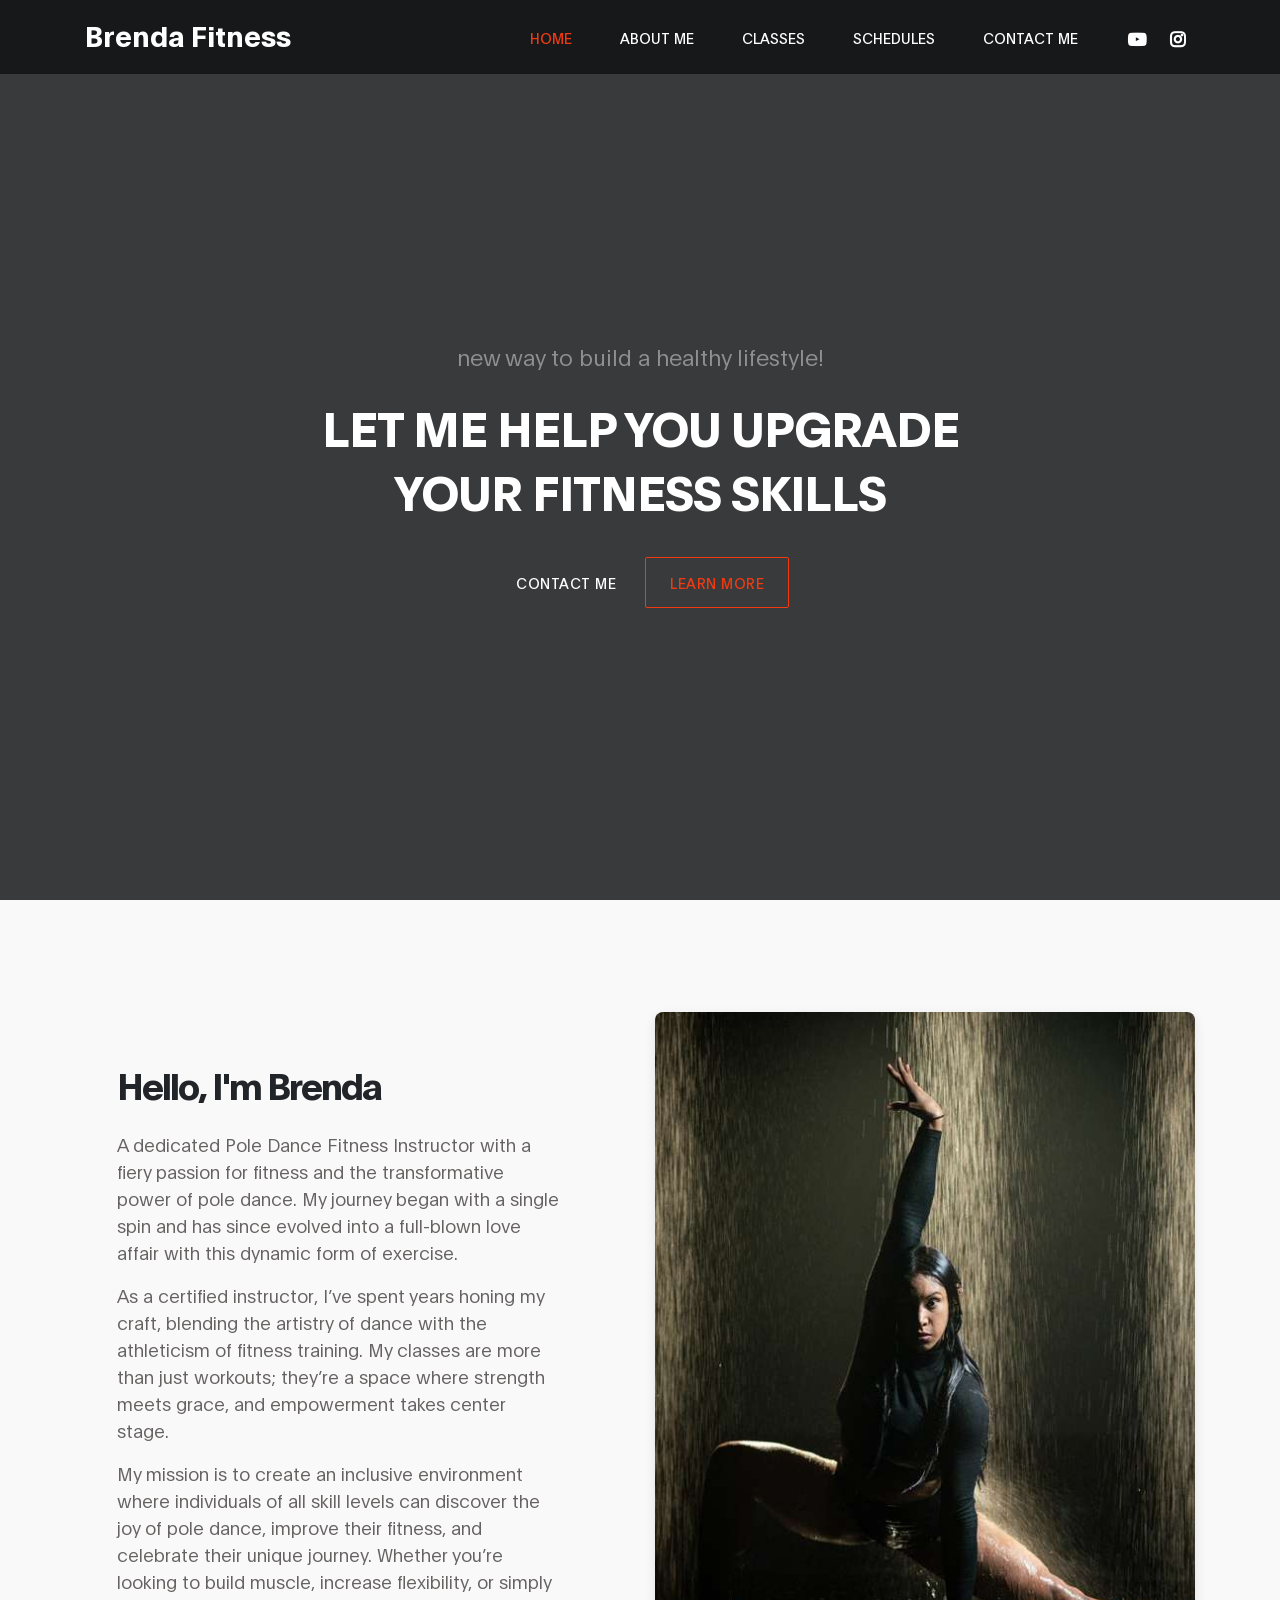
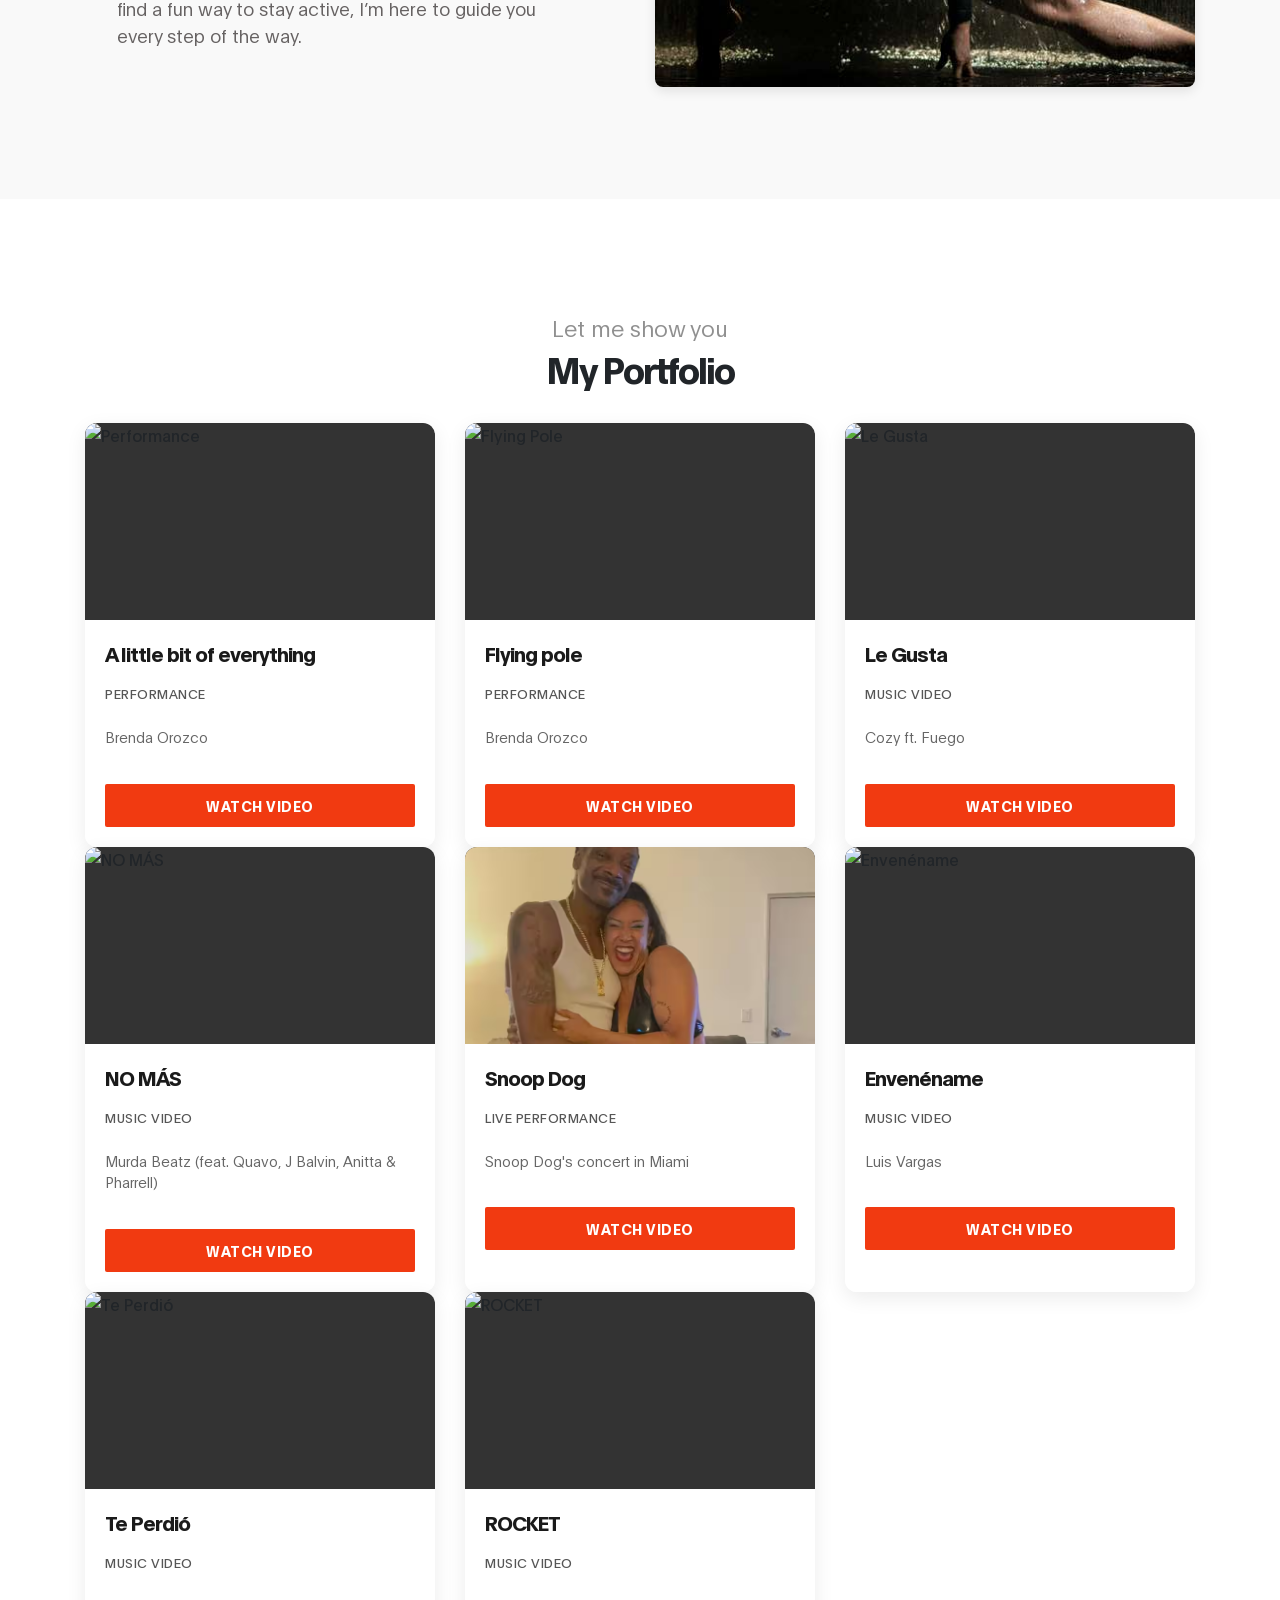
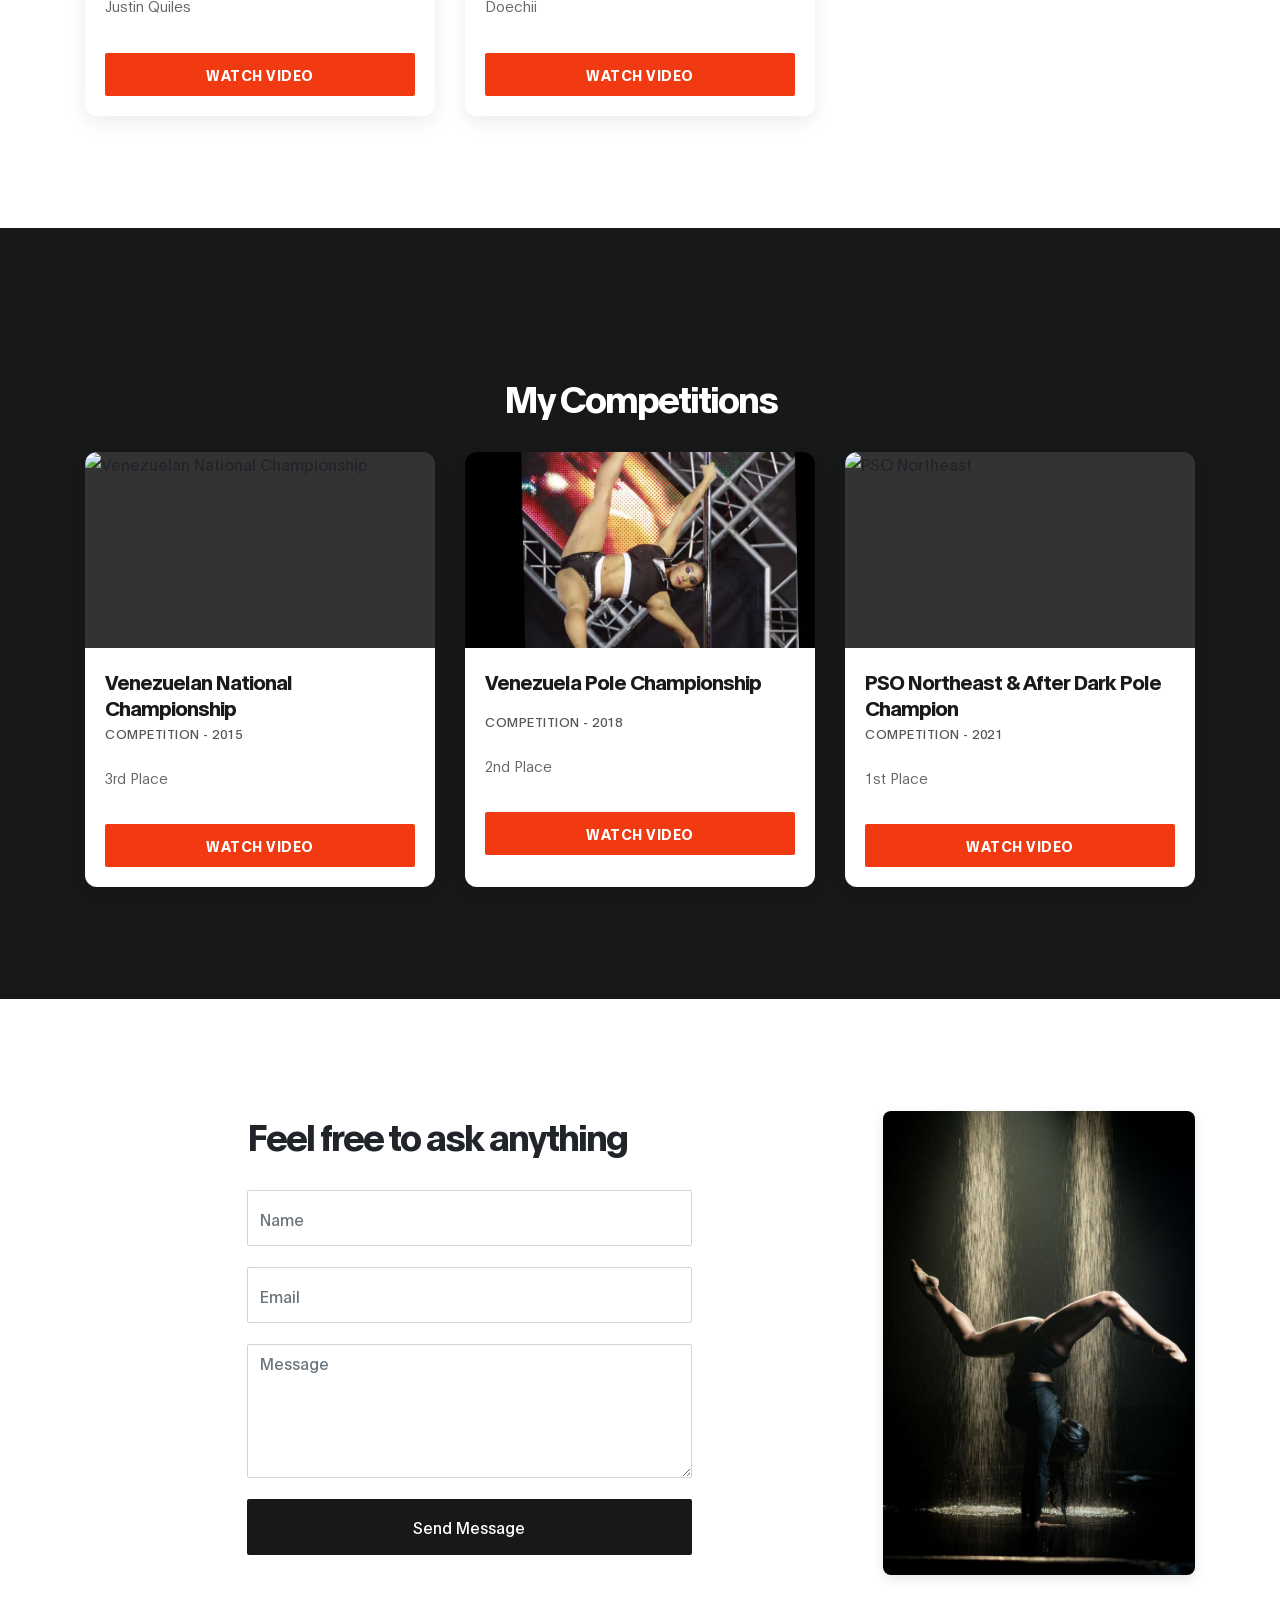
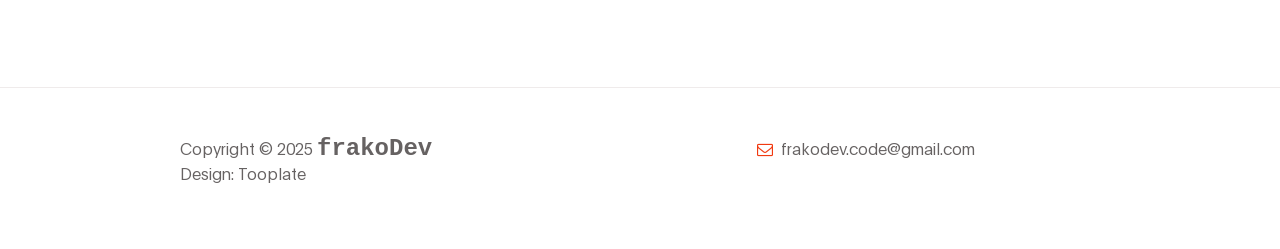
==== commit 7b6adefc: "mejora el diseño de las tarjetas" ====
--- a/index.html
+++ b/index.html
@@ -226,256 +226,181 @@
     </section>
 
 
-    
+
     <!-- PORTFOLIO -->
-    <section class="class section" id="class">
-        <div class="container">
-            <div class="row">
-
-                <div class="col-lg-12 col-12 text-center mb-5">
+    <section class="class section" id="portfolio">
+        <div class="container">
+            <div class="row gy-5">
+
+                <div class="col-lg-12 col-12 text-center mb-4"> <h6 data-aos="fade-up">Let me show you</h6>
+                    <h2 data-aos="fade-up" data-aos-delay="200">My Portfolio</h2>
+                </div>
+
+                <div class="col-lg-4 col-md-6 col-12" data-aos="fade-up" data-aos-delay="300">
+                    <div class="video-card">
+                        <div class="video-image-container">
+                            <img src="https://i.ytimg.com/vi/ekmizM6BpFQ/hqdefault.jpg?sqp=-oaymwFBCNACELwBSFryq4qpAzMIARUAAIhCGAHYAQHiAQoIGBACGAY4AUAB8AEB-AH-CYAC0AWKAgwIABABGGUgZShlMA8=&rs=AOn4CLBNJqWlNnaHcCIuk7Fv-38-BnbcRw" class="img-fluid" alt="Performance">
+                        </div>
+                        <div class="video-info">
+                            <h3 class="mb-1">A little bit of everything</h3>
+                            <span class="category">Performance</span>
+                            <p class="mt-2">Brenda Orozco</p>
+                            <button class="js-modal-btn btn custom-btn bg-color mt-3" data-video-id="ekmizM6BpFQ">Watch Video</button>
+                        </div>
+                    </div>
+                </div>
+
+                <div class="col-lg-4 col-md-6 col-12" data-aos="fade-up" data-aos-delay="400">
+                    <div class="video-card">
+                        <div class="video-image-container">
+                            <img src="https://i.ytimg.com/vi/c6opa4ot8OY/hqdefault.jpg?sqp=-oaymwFBCNACELwBSFryq4qpAzMIARUAAIhCGAHYAQHiAQoIGBACGAY4AUAB8AEB-AH-CYAC0AWKAgwIABABGGUgZShlMA8=&rs=AOn4CLChamJW_gi6IfkfBDQJMP320R6VrA" class="img-fluid" alt="Flying Pole">
+                        </div>
+                        <div class="video-info">
+                            <h3 class="mb-1">Flying pole</h3>
+                            <span class="category">Performance</span>
+                            <p class="mt-2">Brenda Orozco</p>
+                            <button class="js-modal-btn btn custom-btn bg-color mt-3" data-video-id="c6opa4ot8OY">Watch Video</button>
+                        </div>
+                    </div>
+                </div>
+
+                <div class="col-lg-4 col-md-6 col-12" data-aos="fade-up" data-aos-delay="500">
+                    <div class="video-card">
+                        <div class="video-image-container">
+                            <img src="https://i.ytimg.com/vi/kACfo441A1g/hqdefault.jpg?sqp=-oaymwEcCNACELwBSFXyq4qpAw4IARUAAIhCGAFwAcABBg==&rs=AOn4CLDUzNQMvIcqsW0hbsPwiCycMY1tYQ" class="img-fluid" alt="Le Gusta">
+                        </div>
+                        <div class="video-info">
+                            <h3 class="mb-1">Le Gusta</h3>
+                            <span class="category">Music Video</span>
+                            <p class="mt-2">Cozy ft. Fuego</p>
+                            <button class="js-modal-btn btn custom-btn bg-color mt-3" data-video-id="kACfo441A1g">Watch Video</button>
+                        </div>
+                    </div>
+                </div>
+
+                <div class="col-lg-4 col-md-6 col-12" data-aos="fade-up" data-aos-delay="300">
+                    <div class="video-card">
+                        <div class="video-image-container">
+                            <img src="https://i.ytimg.com/vi/TStMrVERMkU/hqdefault.jpg?sqp=-oaymwEcCPYBEIoBSFXyq4qpAw4IARUAAIhCGAFwAcABBg==&rs=AOn4CLDpFPmsnRaeVN1qrHlIEWPWmhNnbQ" class="img-fluid" alt="NO MÁS">
+                        </div>
+                        <div class="video-info">
+                            <h3 class="mb-1">NO MÁS</h3>
+                            <span class="category">Music Video</span>
+                            <p class="mt-2">Murda Beatz (feat. Quavo, J Balvin, Anitta & Pharrell)</p>
+                            <button class="js-modal-btn btn custom-btn bg-color mt-3" data-video-id="TStMrVERMkU">Watch Video</button>
+                        </div>
+                    </div>
+                </div>
+
+                <div class="col-lg-4 col-md-6 col-12" data-aos="fade-up" data-aos-delay="400">
+                    <div class="video-card">
+                        <div class="video-image-container">
+                            <img src="images/videos/snoop-dog.avif" class="img-fluid" alt="Snoop Dog Concert">
+                        </div>
+                        <div class="video-info">
+                            <h3 class="mb-1">Snoop Dog</h3>
+                            <span class="category">Live Performance</span>
+                            <p class="mt-2">Snoop Dog's concert in Miami</p>
+                            <button class="js-modal-btn btn custom-btn bg-color mt-3" data-video-id="k7XOTKG4z0U">Watch Video</button>
+                        </div>
+                    </div>
+                </div>
+
+                <div class="col-lg-4 col-md-6 col-12" data-aos="fade-up" data-aos-delay="500">
+                    <div class="video-card">
+                        <div class="video-image-container">
+                            <img src="https://i.ytimg.com/vi/EMbtyjBDCtU/hqdefault.jpg?sqp=-oaymwEcCNACELwBSFXyq4qpAw4IARUAAIhCGAFwAcABBg==&rs=AOn4CLD9_4d2qBA7__dmMmI6hwTVxSTt-g" class="img-fluid" alt="Envenéname">
+                        </div>
+                        <div class="video-info">
+                            <h3 class="mb-1">Envenéname</h3>
+                            <span class="category">Music Video</span>
+                            <p class="mt-2">Luis Vargas</p>
+                            <button class="js-modal-btn btn custom-btn bg-color mt-3" data-video-id="EMbtyjBDCtU">Watch Video</button>
+                        </div>
+                    </div>
+                </div>
+                
+                <div class="col-lg-4 col-md-6 col-12" data-aos="fade-up" data-aos-delay="300">
+                    <div class="video-card">
+                        <div class="video-image-container">
+                            <img src="https://i.ytimg.com/vi/SOuPa9iImMA/hqdefault.jpg?sqp=-oaymwEcCNACELwBSFXyq4qpAw4IARUAAIhCGAFwAcABBg==&rs=AOn4CLD5Yle9fIC2wfFZo9Y5AldwWacPqw" class="img-fluid" alt="Te Perdió">
+                        </div>
+                        <div class="video-info">
+                            <h3 class="mb-1">Te Perdió</h3>
+                            <span class="category">Music Video</span>
+                            <p class="mt-2">Justin Quiles</p>
+                            <button class="js-modal-btn btn custom-btn bg-color mt-3" data-video-id="SOuPa9iImMA">Watch Video</button>
+                        </div>
+                    </div>
+                </div>
+
+                <div class="col-lg-4 col-md-6 col-12" data-aos="fade-up" data-aos-delay="400">
+                    <div class="video-card">
+                        <div class="video-image-container">
+                            <img src="https://i.ytimg.com/vi/aXNUOAoRVMs/hqdefault.jpg?sqp=-oaymwEcCNACELwBSFXyq4qpAw4IARUAAIhCGAFwAcABBg==&rs=AOn4CLCzBPFkPMMB9dLsDcHtzOJIgLfbwQ" class="img-fluid" alt="ROCKET">
+                        </div>
+                        <div class="video-info">
+                            <h3 class="mb-1">ROCKET</h3>
+                            <span class="category">Music Video</span>
+                            <p class="mt-2">Doechii</p>
+                            <button class="js-modal-btn btn custom-btn bg-color mt-3" data-video-id="aXNUOAoRVMs">Watch Video</button>
+                        </div>
+                    </div>
+                </div>
+
+            </div>
+        </div>
+    </section>
+
+    <!-- COMPETITIONS -->
+    <section class="schedule section" id="competitions">
+        <div class="container">
+            <div class="row gy-5">
+
+                <div class="col-lg-12 col-12 text-center mb-4">
                     <h6 data-aos="fade-up">Let me show you</h6>
-
-                    <h2 data-aos="fade-up" data-aos-delay="200">My Portfolio</h2>
-                </div>
-
-<div class="col-lg-4 col-md-6 col-12" data-aos="fade-up" data-aos-delay="400">
-                    <div class="class-thumb">
-                        <img src="https://i.ytimg.com/vi/ekmizM6BpFQ/hqdefault.jpg?sqp=-oaymwFBCNACELwBSFryq4qpAzMIARUAAIhCGAHYAQHiAQoIGBACGAY4AUAB8AEB-AH-CYAC0AWKAgwIABABGGUgZShlMA8=&rs=AOn4CLBNJqWlNnaHcCIuk7Fv-38-BnbcRw"
-                            class="img-fluid" alt="Class">
-
-                        <div class="class-info">
-                            <h3 class="mb-1">A little bit of everything</h3>
-
-                            <span>Performed Video</span>
-
-                            <p class="mt-3">Brenda Orozco</p>
-                            <button class="js-modal-btn btn custom-btn bg-color mt-3" data-video-id="ekmizM6BpFQ">Open
-                                Video</button>
+                    <h2 data-aos="fade-up" data-aos-delay="200" style="color: white;">My Competitions</h2>
+                </div>
+
+                <div class="col-lg-4 col-md-6 col-12" data-aos="fade-up" data-aos-delay="300">
+                    <div class="video-card">
+                        <div class="video-image-container">
+                             <img src="https://i.ytimg.com/vi/K8gd7WtSXMQ/hq720.jpg?sqp=-oaymwEcCNAFEJQDSFXyq4qpAw4IARUAAIhCGAFwAcABBg==&rs=AOn4CLDtYYLkI1ljYhsGEtFCg5yQP0DPoA" class="img-fluid" alt="Venezuelan National Championship">
+                        </div>
+                        <div class="video-info">
+                            <h3 class="mb-1">Venezuelan National Championship</h3>
+                            <span class="category">Competition - 2015</span>
+                            <p class="mt-2">3rd Place</p>
+                            <button class="js-modal-btn btn custom-btn bg-color mt-3" data-video-id="K8gd7WtSXMQ">Watch Video</button>
+
                         </div>
                     </div>
                 </div>
 
                 <div class="col-lg-4 col-md-6 col-12" data-aos="fade-up" data-aos-delay="400">
-                    <div class="class-thumb">
-                        <img src="https://i.ytimg.com/vi/c6opa4ot8OY/hqdefault.jpg?sqp=-oaymwFBCNACELwBSFryq4qpAzMIARUAAIhCGAHYAQHiAQoIGBACGAY4AUAB8AEB-AH-CYAC0AWKAgwIABABGGUgZShlMA8=&rs=AOn4CLChamJW_gi6IfkfBDQJMP320R6VrA"
-                            class="img-fluid" alt="Class">
-
-                        <div class="class-info">
-                            <h3 class="mb-1">Flying pole</h3>
-
-                            <span>Performed Video</span>
-
-                            <p class="mt-3">Brenda Orozco</p>
-                            <button class="js-modal-btn btn custom-btn bg-color mt-3" data-video-id="c6opa4ot8OY">Open
-                                Video</button>
-                        </div>
-                    </div>
-                </div>
-
-                <div class="col-lg-4 col-md-6 col-12" data-aos="fade-up" data-aos-delay="400">
-                    <div class="class-thumb">
-                        <img src="https://i.ytimg.com/vi/kACfo441A1g/hqdefault.jpg?sqp=-oaymwEcCNACELwBSFXyq4qpAw4IARUAAIhCGAFwAcABBg==&rs=AOn4CLDUzNQMvIcqsW0hbsPwiCycMY1tYQ"
-                            class="img-fluid" alt="Class">
-
-                        <div class="class-info">
-                            <h3 class="mb-1">Le Gusta</h3>
-
-                            <span>Music Video</span>
-
-                            <p class="mt-3">Cozy ft. Fuego</p>
-                            <button class="js-modal-btn btn custom-btn bg-color mt-3" data-video-id="kACfo441A1g">Open
-                                Video</button>
-                        </div>
-                    </div>
-                </div>
-
-                <div class="mt-5 mt-lg-0 mt-md-0 col-lg-4 col-md-6 col-12" data-aos="fade-up" data-aos-delay="500">
-                    <div class="class-thumb">
-                        <img src="https://i.ytimg.com/vi/TStMrVERMkU/hqdefault.jpg?sqp=-oaymwEcCPYBEIoBSFXyq4qpAw4IARUAAIhCGAFwAcABBg==&rs=AOn4CLDpFPmsnRaeVN1qrHlIEWPWmhNnbQ"
-                            class="img-fluid" alt="Class">
-
-                        <div class="class-info">
-                            <h3 class="mb-1">NO MÁS</h3>
-
-                            <span>Music Video</span>
-
-                            <p class="mt-3">Murda Beatz (feat. Quavo, J Balvin, Anitta & Pharrell)</p>
-                            <button class="js-modal-btn btn custom-btn bg-color mt-3" data-video-id="TStMrVERMkU">Open
-                                Video</button>
-                        </div>
-                    </div>
-                </div>
-
-                <div class="mt-5 mt-lg-0 col-lg-4 col-md-6 col-12" data-aos="fade-up" data-aos-delay="600">
-                    <div class="class-thumb">
-                        <img src="images/videos/snoop-dog.avif" class="img-fluid" alt="Class">
-
-                        <div class="class-info">
-                            <h3 class="mb-1">Snoop Dog</h3>
-
-                            <span>Concert</span>
-
-                            <p class="mt-3">Snoop Dog's concert in Miami</p>
-                            <button class="js-modal-btn btn custom-btn bg-color mt-3" data-video-id="k7XOTKG4z0U">Open
-                                Video</button>
-                        </div>
-                    </div>
-                </div>
-
-                <div class="mt-5 mt-lg-0 col-lg-4 col-md-6 col-12" data-aos="fade-up" data-aos-delay="600">
-                    <div class="class-thumb">
-                        <img src="https://i.ytimg.com/vi/EMbtyjBDCtU/hqdefault.jpg?sqp=-oaymwEcCNACELwBSFXyq4qpAw4IARUAAIhCGAFwAcABBg==&rs=AOn4CLD9_4d2qBA7__dmMmI6hwTVxSTt-g"
-                            class="img-fluid" alt="Class">
-
-                        <div class="class-info">
-                            <h3 class="mb-1">Envenéname</h3>
-
-                            <span>Music Video</span>
-
-                            <p class="mt-3">Luis Vargas</p>
-                            <button class="js-modal-btn btn custom-btn bg-color mt-3" data-video-id="EMbtyjBDCtU">Open
-                                Video</button>
-                        </div>
-                    </div>
-                </div>
-
-                <div class="mt-5 mt-lg-0 col-lg-4 col-md-6 col-12" data-aos="fade-up" data-aos-delay="600">
-                    <div class="class-thumb">
-                        <img src="https://i.ytimg.com/vi/SOuPa9iImMA/hqdefault.jpg?sqp=-oaymwEcCNACELwBSFXyq4qpAw4IARUAAIhCGAFwAcABBg==&rs=AOn4CLD5Yle9fIC2wfFZo9Y5AldwWacPqw"
-                            class="img-fluid" alt="Class">
-
-                        <div class="class-info">
-                            <h3 class="mb-1">Te Perdió</h3>
-
-                            <span>Music Video</span>
-
-                            <p class="mt-3">Justin Quiles</p>
-                            <button class="js-modal-btn btn custom-btn bg-color mt-3" data-video-id="SOuPa9iImMA">Open
-                                Video</button>
-                        </div>
-                    </div>
-                </div>
-
-                <div class="mt-5 mt-lg-0 col-lg-4 col-md-6 col-12" data-aos="fade-up" data-aos-delay="600">
-                    <div class="class-thumb">
-                        <img src="https://i.ytimg.com/vi/aXNUOAoRVMs/hqdefault.jpg?sqp=-oaymwEcCNACELwBSFXyq4qpAw4IARUAAIhCGAFwAcABBg==&rs=AOn4CLCzBPFkPMMB9dLsDcHtzOJIgLfbwQ"
-                            class="img-fluid" alt="Class">
-
-                        <div class="class-info">
-                            <h3 class="mb-1">ROCKET</h3>
-
-                            <span>Music Video</span>
-
-                            <p class="mt-3">Doechii</p>
-                            <button class="js-modal-btn btn custom-btn bg-color mt-3" data-video-id="aXNUOAoRVMs">Open
-                                Video</button>
-                        </div>
-                    </div>
-                </div>
-
-                <!-- <div class="mt-5 mt-lg-0 col-lg-4 col-md-6 col-12" data-aos="fade-up" data-aos-delay="600">
-                    <div class="class-thumb">
-                        <img src="https://i.ytimg.com/vi/EMbtyjBDCtU/hqdefault.jpg?sqp=-oaymwEcCNACELwBSFXyq4qpAw4IARUAAIhCGAFwAcABBg==&rs=AOn4CLD9_4d2qBA7__dmMmI6hwTVxSTt-g" class="img-fluid" alt="Class">
-
-                        <div class="class-info">
-                            <h3 class="mb-1">Envenéname</h3>
-
-                            <span>Music Video</span>
-
-                            <p class="mt-3">Luis Vargas</p>
-                            <button class="js-modal-btn btn custom-btn bg-color mt-3" data-video-id="EMbtyjBDCtU">Open Video</button>
-                        </div>
-                    </div>
-                </div>
-                <div class="mt-5 mt-lg-0 col-lg-4 col-md-6 col-12" data-aos="fade-up" data-aos-delay="600">
-                    <div class="class-thumb">
-                        <img src="https://i.ytimg.com/vi/EMbtyjBDCtU/hqdefault.jpg?sqp=-oaymwEcCNACELwBSFXyq4qpAw4IARUAAIhCGAFwAcABBg==&rs=AOn4CLD9_4d2qBA7__dmMmI6hwTVxSTt-g" class="img-fluid" alt="Class">
-
-                        <div class="class-info">
-                            <h3 class="mb-1">Envenéname</h3>
-
-                            <span>Music Video</span>
-
-                            <p class="mt-3">Luis Vargas</p>
-                            <button class="js-modal-btn btn custom-btn bg-color mt-3" data-video-id="EMbtyjBDCtU">Open Video</button>
-                        </div>
-                    </div>
-                </div>
-                <div class="mt-5 mt-lg-0 col-lg-4 col-md-6 col-12" data-aos="fade-up" data-aos-delay="600">
-                    <div class="class-thumb">
-                        <img src="https://i.ytimg.com/vi/EMbtyjBDCtU/hqdefault.jpg?sqp=-oaymwEcCNACELwBSFXyq4qpAw4IARUAAIhCGAFwAcABBg==&rs=AOn4CLD9_4d2qBA7__dmMmI6hwTVxSTt-g" class="img-fluid" alt="Class">
-
-                        <div class="class-info">
-                            <h3 class="mb-1">Envenéname</h3>
-
-                            <span>Music Video</span>
-
-                            <p class="mt-3">Luis Vargas</p>
-                            <button class="js-modal-btn btn custom-btn bg-color mt-3" data-video-id="EMbtyjBDCtU">Open Video</button>
-                        </div>
-                    </div>
-                </div> -->
-            </div>
-        </div>
-    </section>
-
-    <!-- COMPETITIONS -->
-    <section class="schedule section" id="class">
-        <div class="container">
-            <div class="row">
-
-                <div class="col-lg-12 col-12 text-center mb-5">
-                    <h6 data-aos="fade-up">Let me show you</h6>
-
-                    <h2 data-aos="fade-up" data-aos-delay="200" style="color: white;">My Competitions</h2>
-                </div>
-
-                <div class="mt-5 mt-lg-0 col-lg-4 col-md-6 col-12" data-aos="fade-up" data-aos-delay="600">
-                    <div class="class-thumb">
-                        <img src="https://i.ytimg.com/vi/K8gd7WtSXMQ/hq720.jpg?sqp=-oaymwEcCNAFEJQDSFXyq4qpAw4IARUAAIhCGAFwAcABBg==&rs=AOn4CLDtYYLkI1ljYhsGEtFCg5yQP0DPoA"
-                            class="img-fluid" alt="Class">
-
-                        <div class="class-info">
-                            <h3 class="mb-1">Venezuelan National Championship</h3>
-
-                            <span>2015</span>
-
-                            <p class="mt-3">3rd Place</p>
-                            <button class="js-modal-btn btn custom-btn bg-color mt-3" data-video-id="K8gd7WtSXMQ">Open
-                                Video</button>
-                        </div>
-                    </div>
-                </div>
-
-                <div class="col-lg-4 col-md-6 col-12" data-aos="fade-up" data-aos-delay="400">
-                    <div class="class-thumb">
-                        <img src="images/competitions/venezuela-pole-championship.avif" class="img-fluid" alt="Class">
-
-                        <div class="class-info">
+                    <div class="video-card">
+                        <div class="video-image-container">
+                            <img src="images/competitions/venezuela-pole-championship.avif" class="img-fluid" alt="Venezuela Pole Championship">
+                        </div>
+                        <div class="video-info">
                             <h3 class="mb-1">Venezuela Pole Championship</h3>
-
-                            <span>2018</span>
-
-                            <p class="mt-3">2nd Place</p>
-                            <button class="js-modal-btn btn custom-btn bg-color mt-3" data-video-id="To0i44WqXAg">Open
-                                Video</button>
-                        </div>
-                    </div>
-                </div>
-
-                <div class="mt-5 mt-lg-0 mt-md-0 col-lg-4 col-md-6 col-12" data-aos="fade-up" data-aos-delay="500">
-                    <div class="class-thumb">
-                        <img src="https://i.ytimg.com/vi/6Xc738zfTwM/hqdefault.jpg?sqp=-oaymwE2CNACELwBSFXyq4qpAygIARUAAIhCGAFwAcABBvABAfgB_gmAAtAFigIMCAAQARhyIFQoOzAP&rs=AOn4CLCrXpCM2YzSRtV-BNhwQgRaLpXuMQ"
-                            class="img-fluid" alt="Class">
-
-                        <div class="class-info">
+                            <span class="category">Competition - 2018</span>
+                            <p class="mt-2">2nd Place</p>
+                            <button class="js-modal-btn btn custom-btn bg-color mt-3" data-video-id="To0i44WqXAg">Watch Video</button>
+                        </div>
+                    </div>
+                </div>
+
+                <div class="col-lg-4 col-md-6 col-12" data-aos="fade-up" data-aos-delay="500">
+                    <div class="video-card">
+                        <div class="video-image-container">
+                            <img src="https://i.ytimg.com/vi/6Xc738zfTwM/hqdefault.jpg?sqp=-oaymwE2CNACELwBSFXyq4qpAygIARUAAIhCGAFwAcABBvABAfgB_gmAAtAFigIMCAAQARhyIFQoOzAP&rs=AOn4CLCrXpCM2YzSRtV-BNhwQgRaLpXuMQ" class="img-fluid" alt="PSO Northeast">
+                        </div>
+                        <div class="video-info">
                             <h3 class="mb-1">PSO Northeast & After Dark Pole Champion</h3>
-
-                            <span>2021</span>
-
-                            <p class="mt-3">1st Place</p>
-                            <button class="js-modal-btn btn custom-btn bg-color mt-3" data-video-id="6Xc738zfTwM">Open
-                                Video</button>
+                            <span class="category">Competition - 2021</span>
+                            <p class="mt-2">1st Place</p>
+                            <button class="js-modal-btn btn custom-btn bg-color mt-3" data-video-id="6Xc738zfTwM">Watch Video</button>
                         </div>
                     </div>
                 </div>
--- a/css/tooplate-gymso-style.css
+++ b/css/tooplate-gymso-style.css
@@ -767,6 +767,131 @@
   margin-top: 18rem;
 } */
 
+/* ---------------------------------------
+   VIDEO CARD DESIGN (MEJORA)
+------------------------------------------*/
+
+/* El contenedor principal de la tarjeta */
+.video-card {
+  position: relative; /* Clave para superponer elementos */
+  border-radius: 12px; /* Esquinas redondeadas */
+  overflow: hidden; /* Asegura que la imagen no se salga de las esquinas */
+  box-shadow: 0 6px 20px rgba(0, 0, 0, 0.08); /* Sombra suave */
+  transition: all 0.3s ease;
+  height: 100%; /* Asegura que todas las tarjetas tengan la misma altura */
+  display: flex;
+  flex-direction: column;
+}
+
+/* Al pasar el ratón, la tarjeta se levanta un poco */
+.video-card:hover {
+  transform: translateY(-5px);
+  box-shadow: 0 10px 25px rgba(0, 0, 0, 0.12);
+}
+
+/* Contenedor de la imagen (para el icono de play) */
+.video-image-container {
+  position: relative;
+  width: 100%;
+  /* Mantiene la proporción 16:9 para las miniaturas de YouTube */
+  padding-top: 56.25%; /* 9 / 16 = 0.5625 */
+  background-color: #333; /* Color de fondo mientras carga la imagen */
+}
+
+/* La imagen de la tarjeta */
+.video-card img {
+  position: absolute;
+  top: 0;
+  left: 0;
+  width: 100%;
+  height: 100%;
+  object-fit: cover; /* Asegura que la imagen cubra todo el espacio */
+  transition: opacity 0.3s ease;
+}
+
+/* Icono de Play (se muestra al pasar el ratón) */
+.video-image-container::after {
+  content: "\25BA"; /* Código para el símbolo de "Play" ► */
+  font-size: 40px;
+  color: white;
+  position: absolute;
+  top: 50%;
+  left: 50%;
+  transform: translate(-50%, -50%) scale(0.8);
+  opacity: 0;
+  transition: all 0.3s ease;
+  text-shadow: 0 2px 10px rgba(0, 0, 0, 0.5);
+  pointer-events: none; /* Evita que el icono bloquee el clic en el botón */
+}
+
+/* Efecto al pasar el ratón sobre la tarjeta */
+.video-card:hover .video-image-container::after {
+  opacity: 1;
+  transform: translate(-50%, -50%) scale(1);
+}
+
+.video-card:hover img {
+  opacity: 0.8; /* Oscurece la imagen ligeramente */
+}
+
+/* La caja de información */
+.video-info {
+  /* position: absolute; */ /* Lo quitamos para que el flex-direction funcione */
+  /* bottom: 0; */
+  width: 100%;
+  padding: 20px;
+  background: #ffffff; /* Fondo blanco para la info */
+  color: #333;
+  /* Crecimiento flexible para alinear botones al fondo */
+  flex-grow: 1;
+  display: flex;
+  flex-direction: column;
+}
+
+.video-info h3 {
+  font-size: 1.25rem; /* Tamaño de título */
+  font-weight: 600;
+  margin-bottom: 5px;
+  color: #1a1a1a;
+  /* Limita el texto a 2 líneas */
+  display: -webkit-box;
+  -webkit-line-clamp: 2;
+  -webkit-box-orient: vertical;
+  overflow: hidden;
+  min-height: 2.5rem; /* Espacio para 2 líneas */
+}
+
+/* Categoría (Music Video, Performance, etc.) */
+.video-info .category {
+  display: inline-block;
+  font-size: 0.8rem;
+  font-weight: 500;
+  color: #555;
+  text-transform: uppercase;
+  letter-spacing: 0.5px;
+  margin-bottom: 15px;
+}
+
+/* Artista o descripción */
+.video-info p {
+  font-size: 0.9rem;
+  color: #666;
+  margin-bottom: 20px;
+  /* Limita a 3 líneas */
+  display: -webkit-box;
+  -webkit-line-clamp: 3;
+  -webkit-box-orient: vertical;
+  overflow: hidden;
+}
+
+/* El botón se alinea al fondo gracias a 'margin-top: auto' */
+.video-info .btn {
+  width: 100%;
+  padding: 10px 15px;
+  font-weight: 600;
+  margin-top: auto; /* ¡Magia! Empuja el botón al fondo de la tarjeta */
+}
+
 /*---------------------------------------
      RESPONSIVE STYLES              
   -----------------------------------------*/
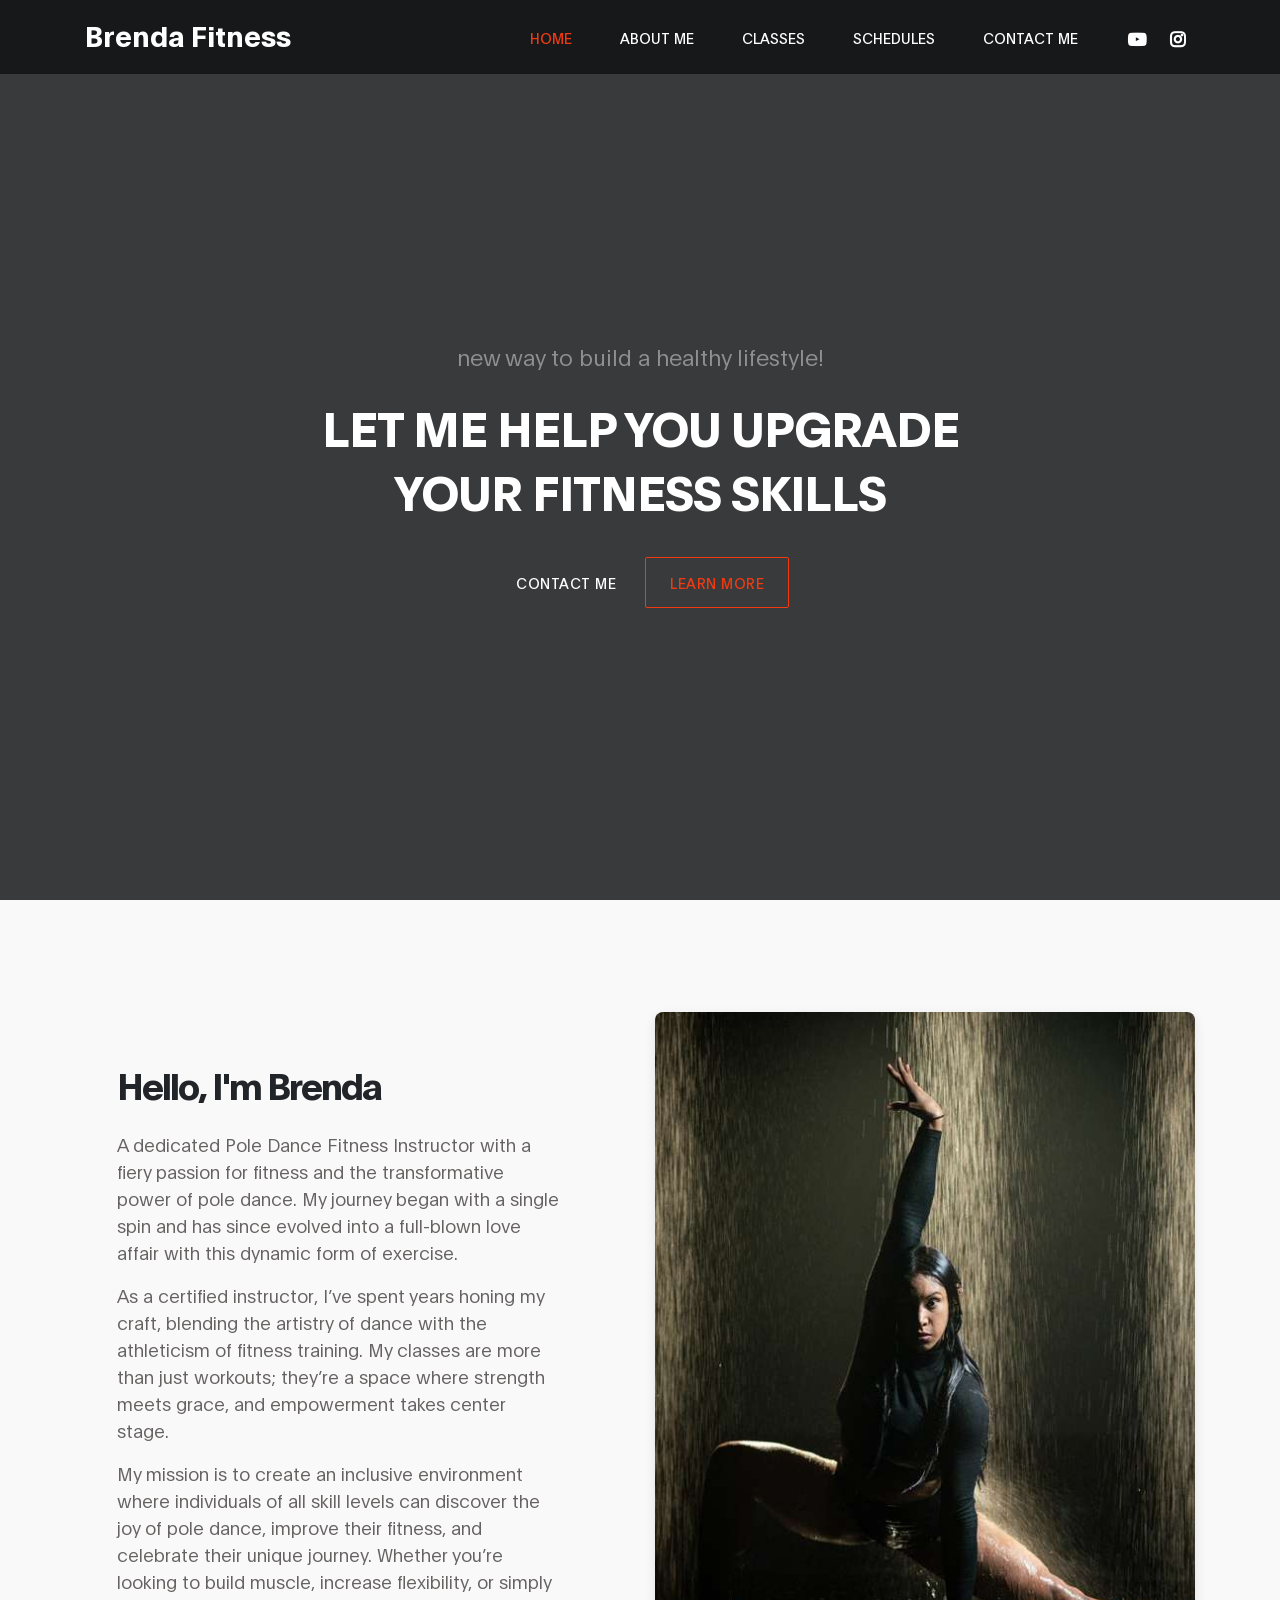
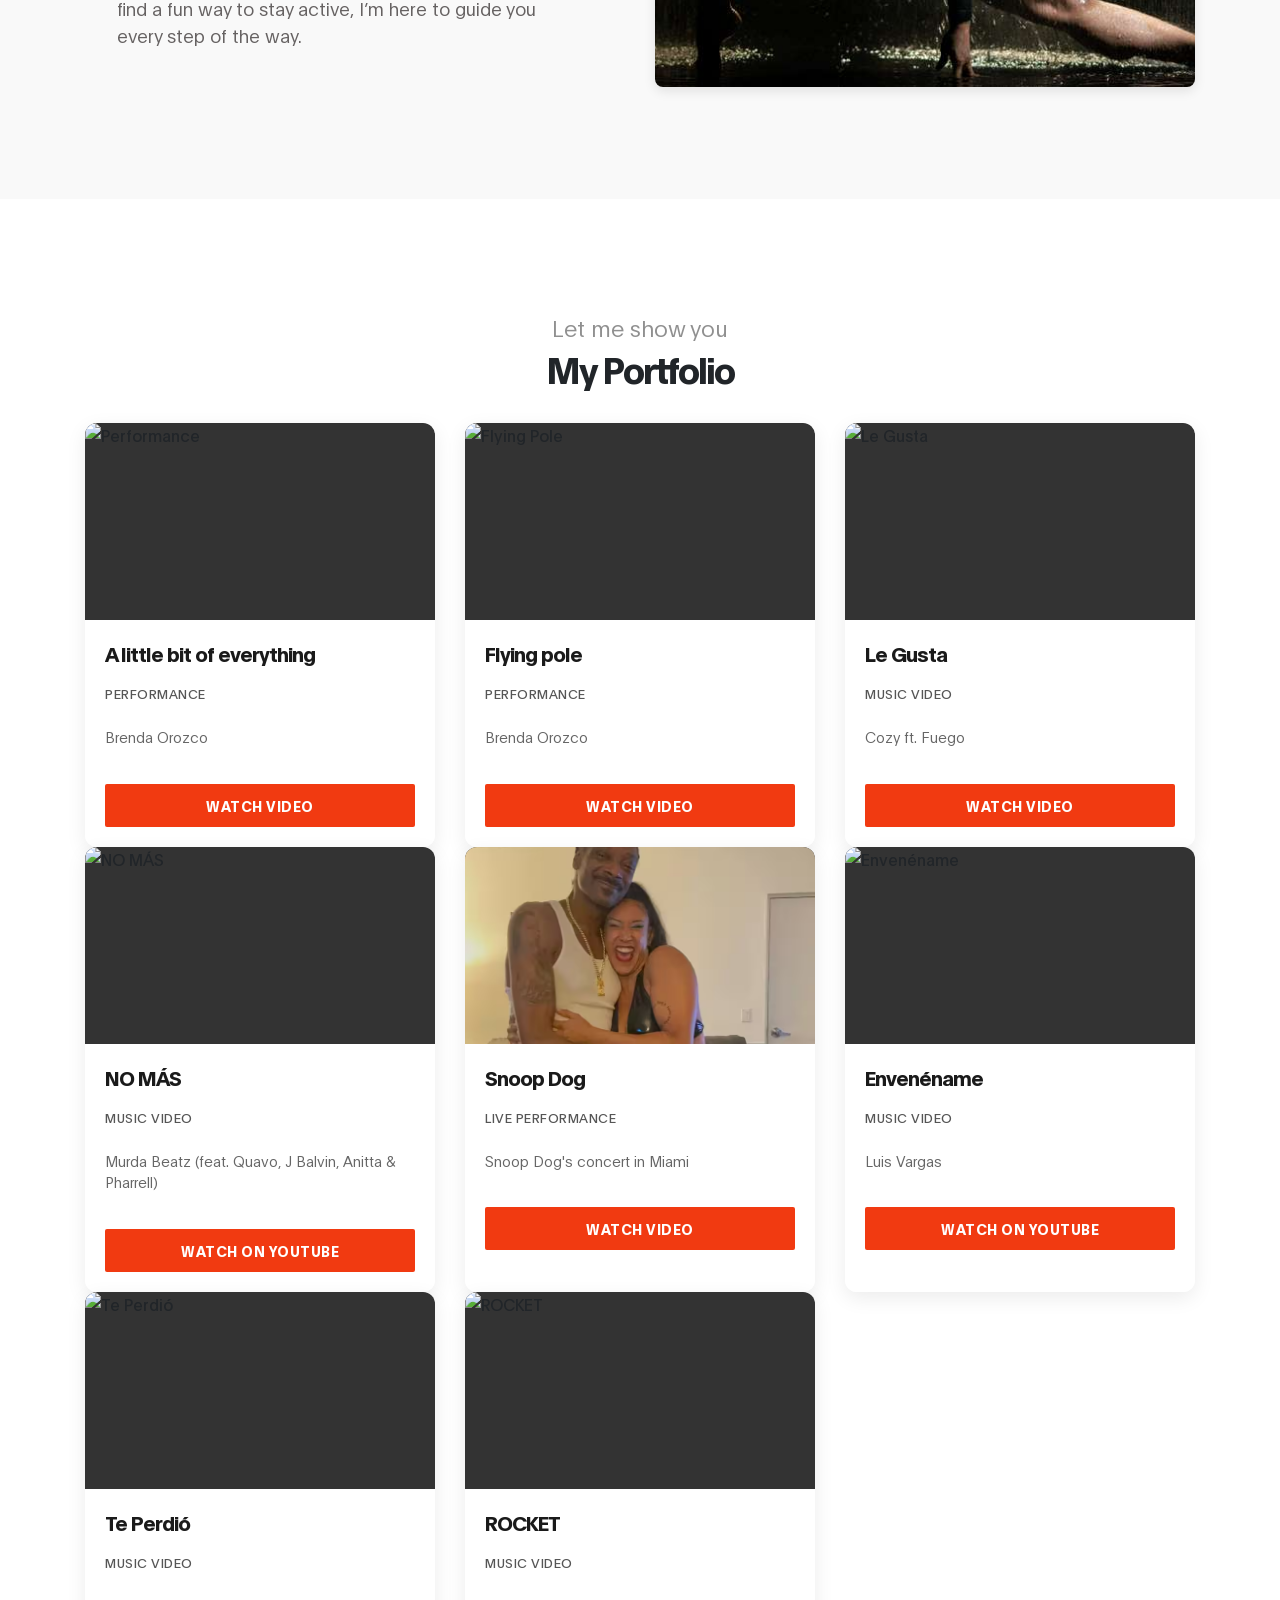
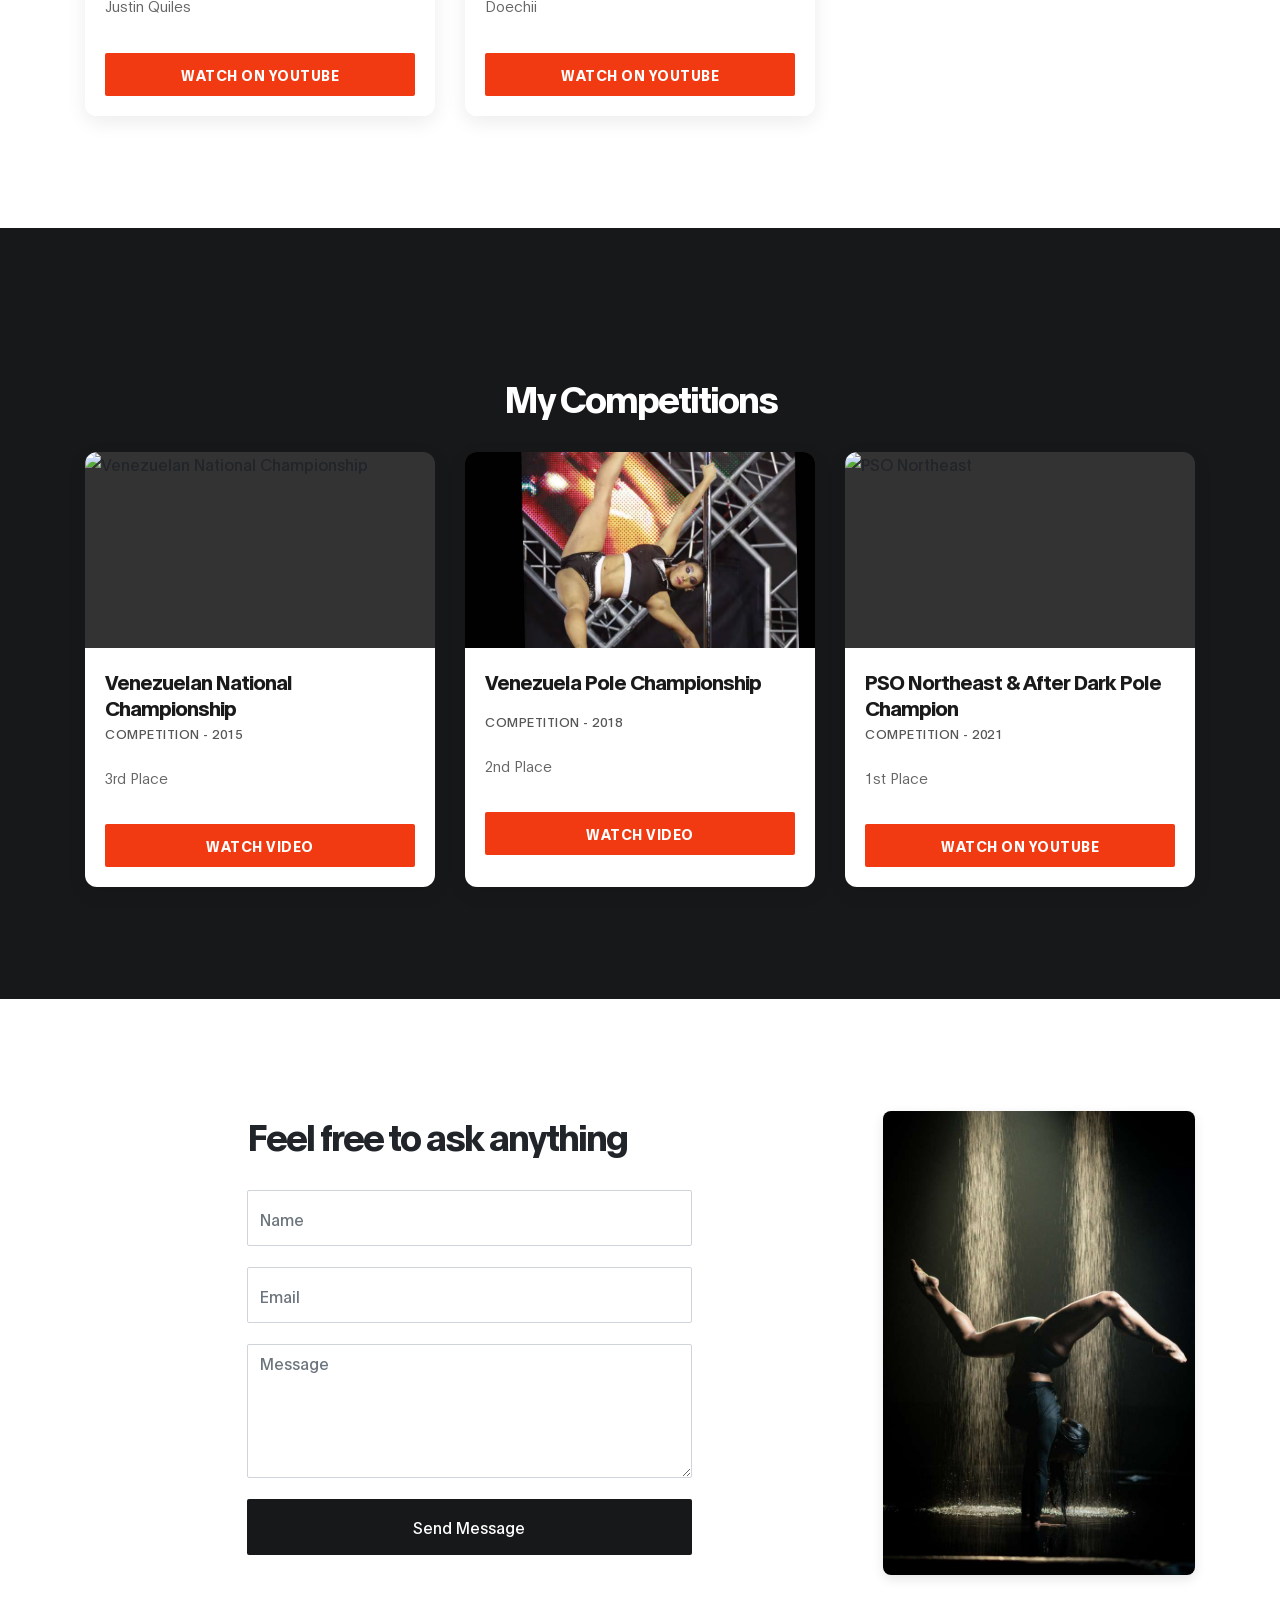
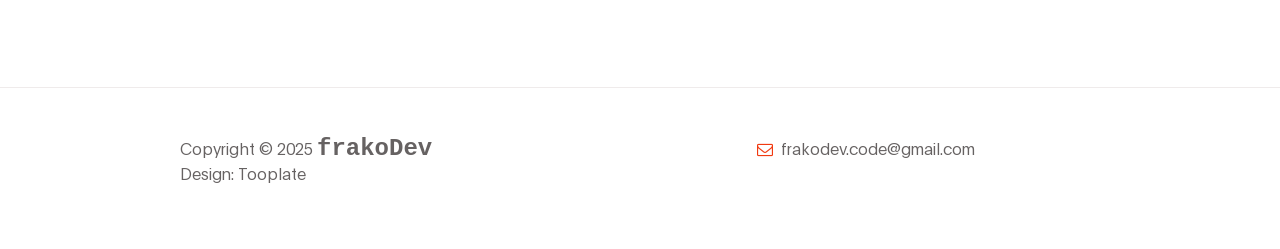
==== commit 444348c4: "corrige links de videos" ====
--- a/index.html
+++ b/index.html
@@ -232,20 +232,23 @@
         <div class="container">
             <div class="row gy-5">
 
-                <div class="col-lg-12 col-12 text-center mb-4"> <h6 data-aos="fade-up">Let me show you</h6>
+                <div class="col-lg-12 col-12 text-center mb-4">
+                    <h6 data-aos="fade-up">Let me show you</h6>
                     <h2 data-aos="fade-up" data-aos-delay="200">My Portfolio</h2>
                 </div>
 
                 <div class="col-lg-4 col-md-6 col-12" data-aos="fade-up" data-aos-delay="300">
                     <div class="video-card">
                         <div class="video-image-container">
-                            <img src="https://i.ytimg.com/vi/ekmizM6BpFQ/hqdefault.jpg?sqp=-oaymwFBCNACELwBSFryq4qpAzMIARUAAIhCGAHYAQHiAQoIGBACGAY4AUAB8AEB-AH-CYAC0AWKAgwIABABGGUgZShlMA8=&rs=AOn4CLBNJqWlNnaHcCIuk7Fv-38-BnbcRw" class="img-fluid" alt="Performance">
+                            <img src="https://i.ytimg.com/vi/ekmizM6BpFQ/hqdefault.jpg?sqp=-oaymwFBCNACELwBSFryq4qpAzMIARUAAIhCGAHYAQHiAQoIGBACGAY4AUAB8AEB-AH-CYAC0AWKAgwIABABGGUgZShlMA8=&rs=AOn4CLBNJqWlNnaHcCIuk7Fv-38-BnbcRw"
+                                class="img-fluid" alt="Performance">
                         </div>
                         <div class="video-info">
                             <h3 class="mb-1">A little bit of everything</h3>
                             <span class="category">Performance</span>
                             <p class="mt-2">Brenda Orozco</p>
-                            <button class="js-modal-btn btn custom-btn bg-color mt-3" data-video-id="ekmizM6BpFQ">Watch Video</button>
+                            <button class="js-modal-btn btn custom-btn bg-color mt-3" data-video-id="ekmizM6BpFQ">Watch
+                                Video</button>
                         </div>
                     </div>
                 </div>
@@ -253,13 +256,15 @@
                 <div class="col-lg-4 col-md-6 col-12" data-aos="fade-up" data-aos-delay="400">
                     <div class="video-card">
                         <div class="video-image-container">
-                            <img src="https://i.ytimg.com/vi/c6opa4ot8OY/hqdefault.jpg?sqp=-oaymwFBCNACELwBSFryq4qpAzMIARUAAIhCGAHYAQHiAQoIGBACGAY4AUAB8AEB-AH-CYAC0AWKAgwIABABGGUgZShlMA8=&rs=AOn4CLChamJW_gi6IfkfBDQJMP320R6VrA" class="img-fluid" alt="Flying Pole">
+                            <img src="https://i.ytimg.com/vi/c6opa4ot8OY/hqdefault.jpg?sqp=-oaymwFBCNACELwBSFryq4qpAzMIARUAAIhCGAHYAQHiAQoIGBACGAY4AUAB8AEB-AH-CYAC0AWKAgwIABABGGUgZShlMA8=&rs=AOn4CLChamJW_gi6IfkfBDQJMP320R6VrA"
+                                class="img-fluid" alt="Flying Pole">
                         </div>
                         <div class="video-info">
                             <h3 class="mb-1">Flying pole</h3>
                             <span class="category">Performance</span>
                             <p class="mt-2">Brenda Orozco</p>
-                            <button class="js-modal-btn btn custom-btn bg-color mt-3" data-video-id="c6opa4ot8OY">Watch Video</button>
+                            <button class="js-modal-btn btn custom-btn bg-color mt-3" data-video-id="c6opa4ot8OY">Watch
+                                Video</button>
                         </div>
                     </div>
                 </div>
@@ -267,13 +272,15 @@
                 <div class="col-lg-4 col-md-6 col-12" data-aos="fade-up" data-aos-delay="500">
                     <div class="video-card">
                         <div class="video-image-container">
-                            <img src="https://i.ytimg.com/vi/kACfo441A1g/hqdefault.jpg?sqp=-oaymwEcCNACELwBSFXyq4qpAw4IARUAAIhCGAFwAcABBg==&rs=AOn4CLDUzNQMvIcqsW0hbsPwiCycMY1tYQ" class="img-fluid" alt="Le Gusta">
+                            <img src="https://i.ytimg.com/vi/kACfo441A1g/hqdefault.jpg?sqp=-oaymwEcCNACELwBSFXyq4qpAw4IARUAAIhCGAFwAcABBg==&rs=AOn4CLDUzNQMvIcqsW0hbsPwiCycMY1tYQ"
+                                class="img-fluid" alt="Le Gusta">
                         </div>
                         <div class="video-info">
                             <h3 class="mb-1">Le Gusta</h3>
                             <span class="category">Music Video</span>
                             <p class="mt-2">Cozy ft. Fuego</p>
-                            <button class="js-modal-btn btn custom-btn bg-color mt-3" data-video-id="kACfo441A1g">Watch Video</button>
+                            <button class="js-modal-btn btn custom-btn bg-color mt-3" data-video-id="kACfo441A1g">Watch
+                                Video</button>
                         </div>
                     </div>
                 </div>
@@ -281,13 +288,17 @@
                 <div class="col-lg-4 col-md-6 col-12" data-aos="fade-up" data-aos-delay="300">
                     <div class="video-card">
                         <div class="video-image-container">
-                            <img src="https://i.ytimg.com/vi/TStMrVERMkU/hqdefault.jpg?sqp=-oaymwEcCPYBEIoBSFXyq4qpAw4IARUAAIhCGAFwAcABBg==&rs=AOn4CLDpFPmsnRaeVN1qrHlIEWPWmhNnbQ" class="img-fluid" alt="NO MÁS">
+                            <img src="https://i.ytimg.com/vi/TStMrVERMkU/hqdefault.jpg?sqp=-oaymwEcCPYBEIoBSFXyq4qpAw4IARUAAIhCGAFwAcABBg==&rs=AOn4CLDpFPmsnRaeVN1qrHlIEWPWmhNnbQ"
+                                class="img-fluid" alt="NO MÁS">
                         </div>
                         <div class="video-info">
                             <h3 class="mb-1">NO MÁS</h3>
                             <span class="category">Music Video</span>
                             <p class="mt-2">Murda Beatz (feat. Quavo, J Balvin, Anitta & Pharrell)</p>
-                            <button class="js-modal-btn btn custom-btn bg-color mt-3" data-video-id="TStMrVERMkU">Watch Video</button>
+                            <a href="https://www.youtube.com/watch?v=TStMrVERMkU" target="_blank"
+                                class="btn custom-btn bg-color mt-3">
+                                Watch on YouTube
+                            </a>
                         </div>
                     </div>
                 </div>
@@ -301,7 +312,8 @@
                             <h3 class="mb-1">Snoop Dog</h3>
                             <span class="category">Live Performance</span>
                             <p class="mt-2">Snoop Dog's concert in Miami</p>
-                            <button class="js-modal-btn btn custom-btn bg-color mt-3" data-video-id="k7XOTKG4z0U">Watch Video</button>
+                            <button class="js-modal-btn btn custom-btn bg-color mt-3" data-video-id="k7XOTKG4z0U">Watch
+                                Video</button>
                         </div>
                     </div>
                 </div>
@@ -309,27 +321,35 @@
                 <div class="col-lg-4 col-md-6 col-12" data-aos="fade-up" data-aos-delay="500">
                     <div class="video-card">
                         <div class="video-image-container">
-                            <img src="https://i.ytimg.com/vi/EMbtyjBDCtU/hqdefault.jpg?sqp=-oaymwEcCNACELwBSFXyq4qpAw4IARUAAIhCGAFwAcABBg==&rs=AOn4CLD9_4d2qBA7__dmMmI6hwTVxSTt-g" class="img-fluid" alt="Envenéname">
+                            <img src="https://i.ytimg.com/vi/EMbtyjBDCtU/hqdefault.jpg?sqp=-oaymwEcCNACELwBSFXyq4qpAw4IARUAAIhCGAFwAcABBg==&rs=AOn4CLD9_4d2qBA7__dmMmI6hwTVxSTt-g"
+                                class="img-fluid" alt="Envenéname">
                         </div>
                         <div class="video-info">
                             <h3 class="mb-1">Envenéname</h3>
                             <span class="category">Music Video</span>
                             <p class="mt-2">Luis Vargas</p>
-                            <button class="js-modal-btn btn custom-btn bg-color mt-3" data-video-id="EMbtyjBDCtU">Watch Video</button>
-                        </div>
-                    </div>
-                </div>
-                
+                            <a href="https://youtu.be/EMbtyjBDCtU?si=E10G0SB2AX3zKGD_" target="_blank"
+                                class="btn custom-btn bg-color mt-3">
+                                Watch on YouTube
+                            </a>
+                        </div>
+                    </div>
+                </div>
+
                 <div class="col-lg-4 col-md-6 col-12" data-aos="fade-up" data-aos-delay="300">
                     <div class="video-card">
                         <div class="video-image-container">
-                            <img src="https://i.ytimg.com/vi/SOuPa9iImMA/hqdefault.jpg?sqp=-oaymwEcCNACELwBSFXyq4qpAw4IARUAAIhCGAFwAcABBg==&rs=AOn4CLD5Yle9fIC2wfFZo9Y5AldwWacPqw" class="img-fluid" alt="Te Perdió">
+                            <img src="https://i.ytimg.com/vi/SOuPa9iImMA/hqdefault.jpg?sqp=-oaymwEcCNACELwBSFXyq4qpAw4IARUAAIhCGAFwAcABBg==&rs=AOn4CLD5Yle9fIC2wfFZo9Y5AldwWacPqw"
+                                class="img-fluid" alt="Te Perdió">
                         </div>
                         <div class="video-info">
                             <h3 class="mb-1">Te Perdió</h3>
                             <span class="category">Music Video</span>
                             <p class="mt-2">Justin Quiles</p>
-                            <button class="js-modal-btn btn custom-btn bg-color mt-3" data-video-id="SOuPa9iImMA">Watch Video</button>
+                            <a href="https://youtu.be/SOuPa9iImMA?si=ENEAyB4rAtyJ9nMT" target="_blank"
+                                class="btn custom-btn bg-color mt-3">
+                                Watch on YouTube
+                            </a>
                         </div>
                     </div>
                 </div>
@@ -337,13 +357,17 @@
                 <div class="col-lg-4 col-md-6 col-12" data-aos="fade-up" data-aos-delay="400">
                     <div class="video-card">
                         <div class="video-image-container">
-                            <img src="https://i.ytimg.com/vi/aXNUOAoRVMs/hqdefault.jpg?sqp=-oaymwEcCNACELwBSFXyq4qpAw4IARUAAIhCGAFwAcABBg==&rs=AOn4CLCzBPFkPMMB9dLsDcHtzOJIgLfbwQ" class="img-fluid" alt="ROCKET">
+                            <img src="https://i.ytimg.com/vi/aXNUOAoRVMs/hqdefault.jpg?sqp=-oaymwEcCNACELwBSFXyq4qpAw4IARUAAIhCGAFwAcABBg==&rs=AOn4CLCzBPFkPMMB9dLsDcHtzOJIgLfbwQ"
+                                class="img-fluid" alt="ROCKET">
                         </div>
                         <div class="video-info">
                             <h3 class="mb-1">ROCKET</h3>
                             <span class="category">Music Video</span>
                             <p class="mt-2">Doechii</p>
-                            <button class="js-modal-btn btn custom-btn bg-color mt-3" data-video-id="aXNUOAoRVMs">Watch Video</button>
+                            <a href="https://youtu.be/aXNUOAoRVMs?si=Y5cw37zoSHugrahz" target="_blank"
+                                class="btn custom-btn bg-color mt-3">
+                                Watch on YouTube
+                            </a>
                         </div>
                     </div>
                 </div>
@@ -365,13 +389,15 @@
                 <div class="col-lg-4 col-md-6 col-12" data-aos="fade-up" data-aos-delay="300">
                     <div class="video-card">
                         <div class="video-image-container">
-                             <img src="https://i.ytimg.com/vi/K8gd7WtSXMQ/hq720.jpg?sqp=-oaymwEcCNAFEJQDSFXyq4qpAw4IARUAAIhCGAFwAcABBg==&rs=AOn4CLDtYYLkI1ljYhsGEtFCg5yQP0DPoA" class="img-fluid" alt="Venezuelan National Championship">
+                            <img src="https://i.ytimg.com/vi/K8gd7WtSXMQ/hq720.jpg?sqp=-oaymwEcCNAFEJQDSFXyq4qpAw4IARUAAIhCGAFwAcABBg==&rs=AOn4CLDtYYLkI1ljYhsGEtFCg5yQP0DPoA"
+                                class="img-fluid" alt="Venezuelan National Championship">
                         </div>
                         <div class="video-info">
                             <h3 class="mb-1">Venezuelan National Championship</h3>
                             <span class="category">Competition - 2015</span>
                             <p class="mt-2">3rd Place</p>
-                            <button class="js-modal-btn btn custom-btn bg-color mt-3" data-video-id="K8gd7WtSXMQ">Watch Video</button>
+                            <button class="js-modal-btn btn custom-btn bg-color mt-3" data-video-id="K8gd7WtSXMQ">Watch
+                                Video</button>
 
                         </div>
                     </div>
@@ -380,13 +406,15 @@
                 <div class="col-lg-4 col-md-6 col-12" data-aos="fade-up" data-aos-delay="400">
                     <div class="video-card">
                         <div class="video-image-container">
-                            <img src="images/competitions/venezuela-pole-championship.avif" class="img-fluid" alt="Venezuela Pole Championship">
+                            <img src="images/competitions/venezuela-pole-championship.avif" class="img-fluid"
+                                alt="Venezuela Pole Championship">
                         </div>
                         <div class="video-info">
                             <h3 class="mb-1">Venezuela Pole Championship</h3>
                             <span class="category">Competition - 2018</span>
                             <p class="mt-2">2nd Place</p>
-                            <button class="js-modal-btn btn custom-btn bg-color mt-3" data-video-id="To0i44WqXAg">Watch Video</button>
+                            <button class="js-modal-btn btn custom-btn bg-color mt-3" data-video-id="To0i44WqXAg">Watch
+                                Video</button>
                         </div>
                     </div>
                 </div>
@@ -394,13 +422,16 @@
                 <div class="col-lg-4 col-md-6 col-12" data-aos="fade-up" data-aos-delay="500">
                     <div class="video-card">
                         <div class="video-image-container">
-                            <img src="https://i.ytimg.com/vi/6Xc738zfTwM/hqdefault.jpg?sqp=-oaymwE2CNACELwBSFXyq4qpAygIARUAAIhCGAFwAcABBvABAfgB_gmAAtAFigIMCAAQARhyIFQoOzAP&rs=AOn4CLCrXpCM2YzSRtV-BNhwQgRaLpXuMQ" class="img-fluid" alt="PSO Northeast">
+                            <img src="https://i.ytimg.com/vi/6Xc738zfTwM/hqdefault.jpg?sqp=-oaymwE2CNACELwBSFXyq4qpAygIARUAAIhCGAFwAcABBvABAfgB_gmAAtAFigIMCAAQARhyIFQoOzAP&rs=AOn4CLCrXpCM2YzSRtV-BNhwQgRaLpXuMQ"
+                                class="img-fluid" alt="PSO Northeast">
                         </div>
                         <div class="video-info">
                             <h3 class="mb-1">PSO Northeast & After Dark Pole Champion</h3>
                             <span class="category">Competition - 2021</span>
                             <p class="mt-2">1st Place</p>
-                            <button class="js-modal-btn btn custom-btn bg-color mt-3" data-video-id="6Xc738zfTwM">Watch Video</button>
+                            <a href="https://youtu.be/6Xc738zfTwM?si=QiTQJn06TptmtJTo" target="_blank" class="btn custom-btn bg-color mt-3">
+  Watch on YouTube
+</a>
                         </div>
                     </div>
                 </div>
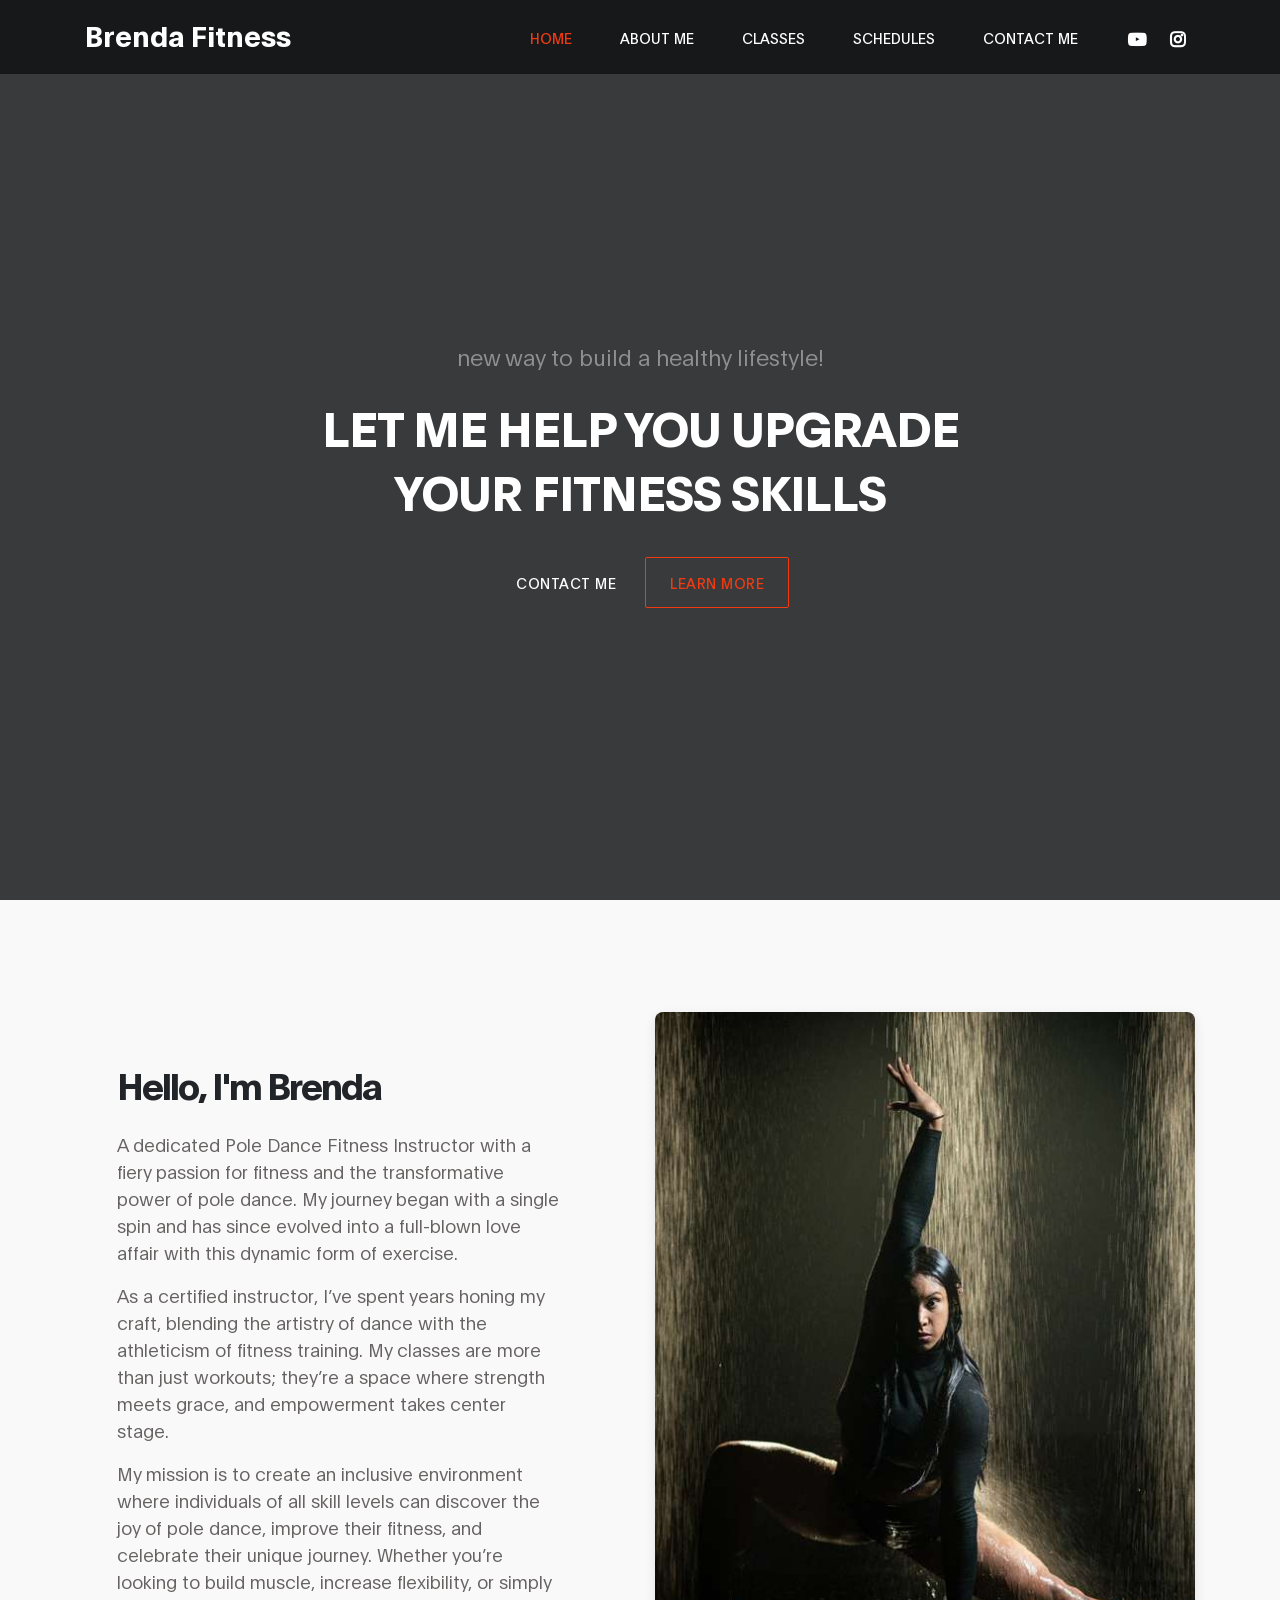
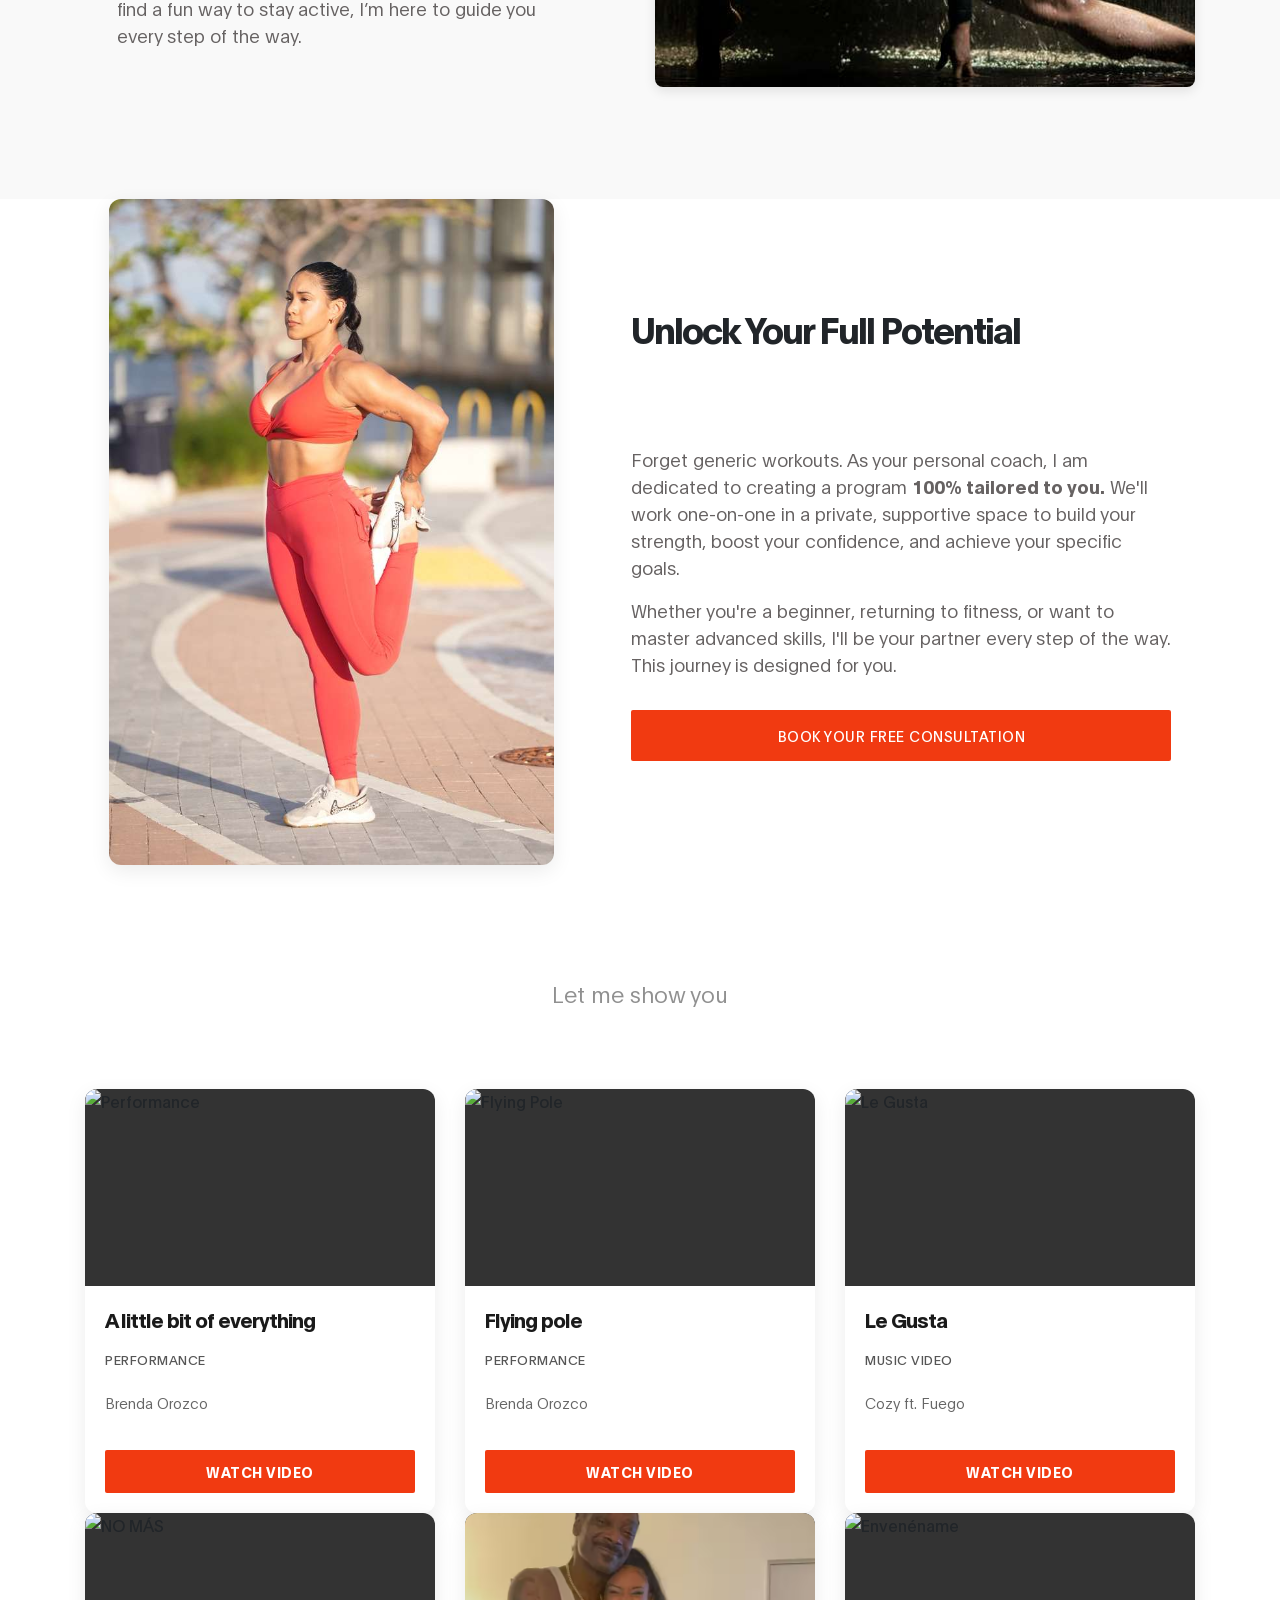
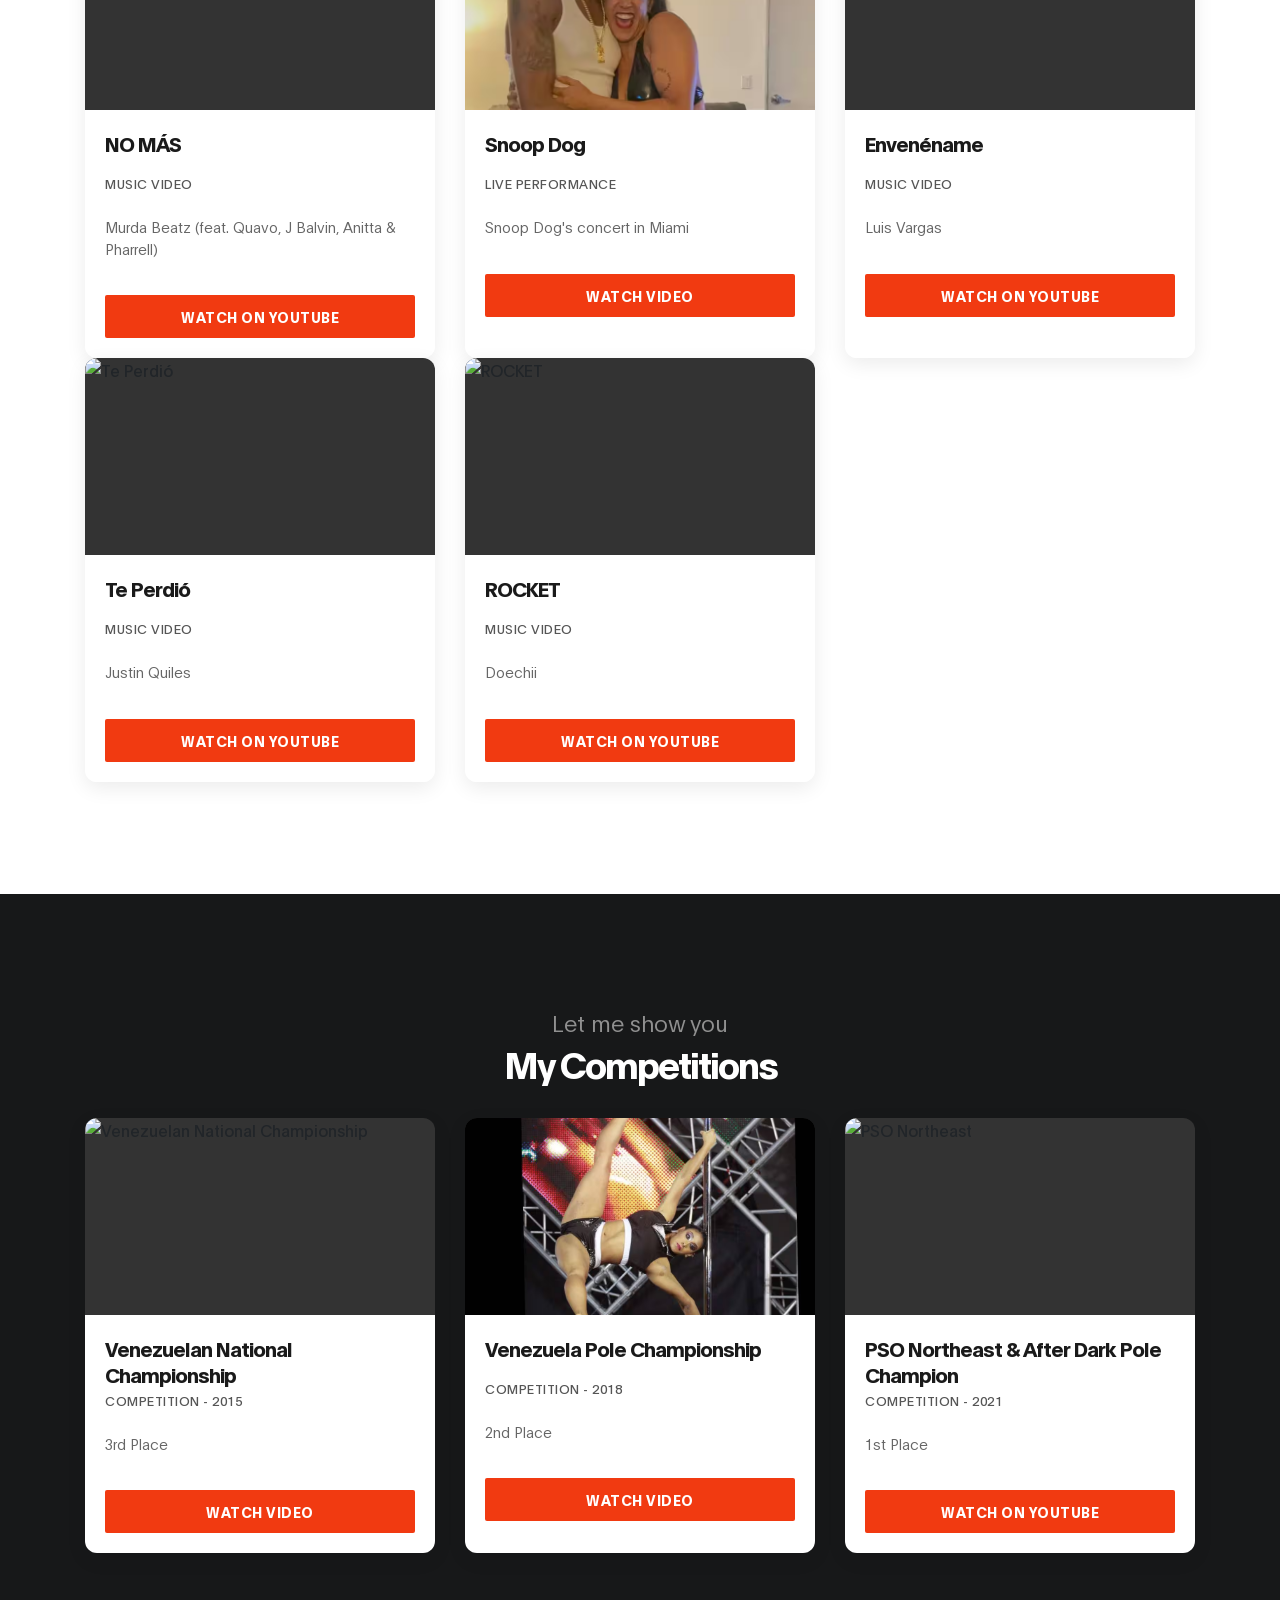
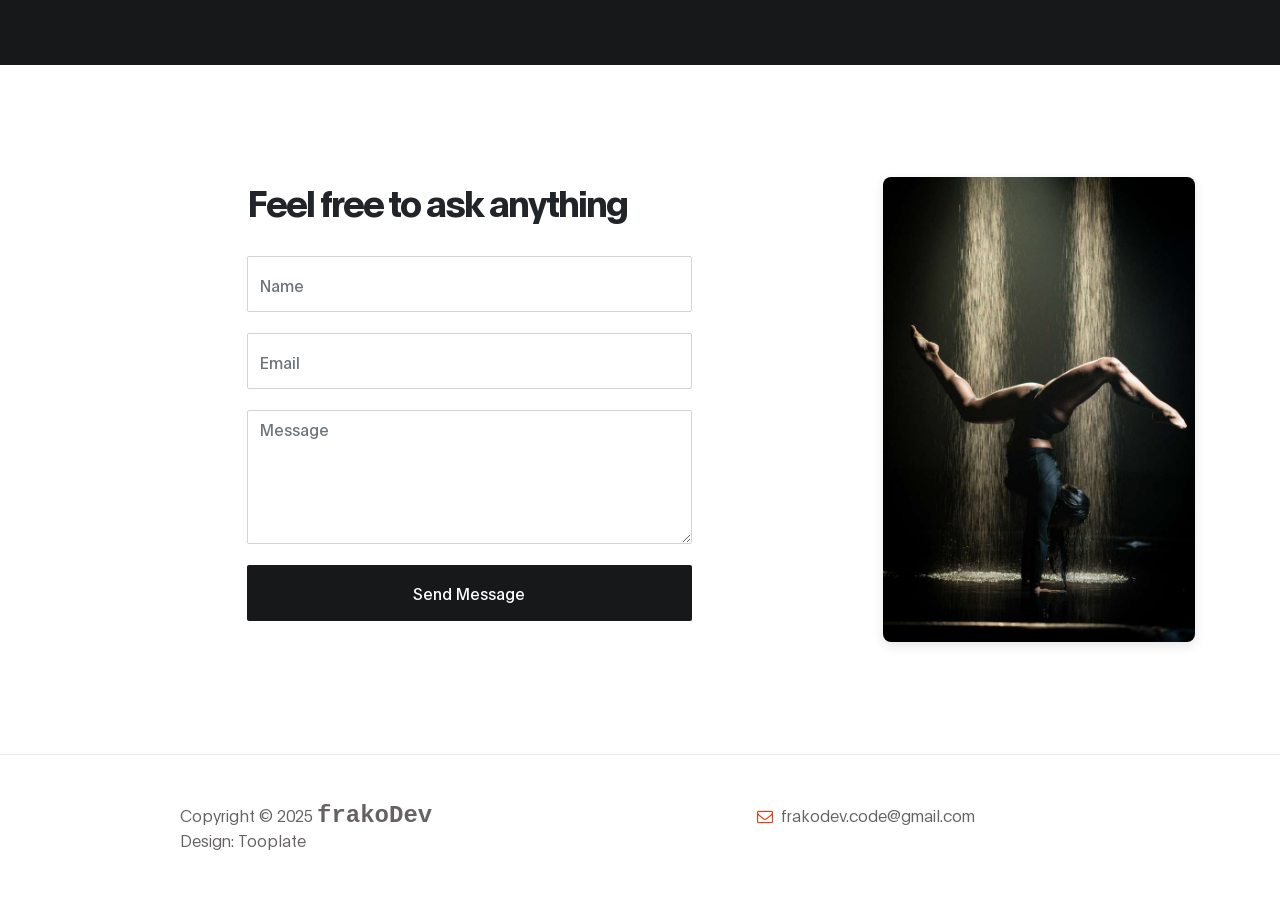
==== commit 4e0b4ea7: "agrega seccion de personal trainer" ====
--- a/index.html
+++ b/index.html
@@ -225,7 +225,33 @@
         </div>
     </section>
 
-
+<!-- PERSONAL TRAINER -->
+ <section classclass="feature" id="training">
+        <div class="container">
+            <div class="row">
+
+                <div class="col-lg-5 col-md-10 mx-auto col-12" data-aos="fade-up" data-aos-delay="300">
+                    <img src="images/personal-trainer/1.jpg" class="img-fluid" alt="Personal Trainer" style="border-radius: 12px; box-shadow: 0 6px 20px rgba(0, 0, 0, 0.08);">
+                </div>
+
+                <div class="d-flex flex-column justify-content-center ml-lg-auto col-lg-6 col-md-10 mx-auto col-12" data-aos="fade-up" data-aos-delay="400">
+                    <h2 class="mb-4" data-aos="fade-up" data-aos-delay="300">Unlock Your Full Potential</h2>
+                    
+                    
+                    <h2 class="mb-4 text-white" data-aos="fade-up" data-aos-delay="500">1-on-1 Personal Training</h2>
+
+                    <p data-aos="fade-up" data-aos-delay="600">Forget generic workouts. As your personal coach, I am dedicated to creating a program <strong>100% tailored to you.</strong> We'll work one-on-one in a private, supportive space to build your strength, boost your confidence, and achieve your specific goals.</p>
+                    
+                    <p data-aos.="fade-up" data-aos-delay="700">Whether you're a beginner, returning to fitness, or want to master advanced skills, I'll be your partner every step of the way. This journey is designed for you.</p>
+
+                    <a href="#" class="btn custom-btn bg-color mt-3" data-aos="fade-up" data-aos-delay="800" data-toggle="modal" data-target="#membershipForm">
+                        Book Your Free Consultation
+                    </a>
+                </div>
+
+            </div>
+        </div>
+    </section>
 
     <!-- PORTFOLIO -->
     <section class="class section" id="portfolio">
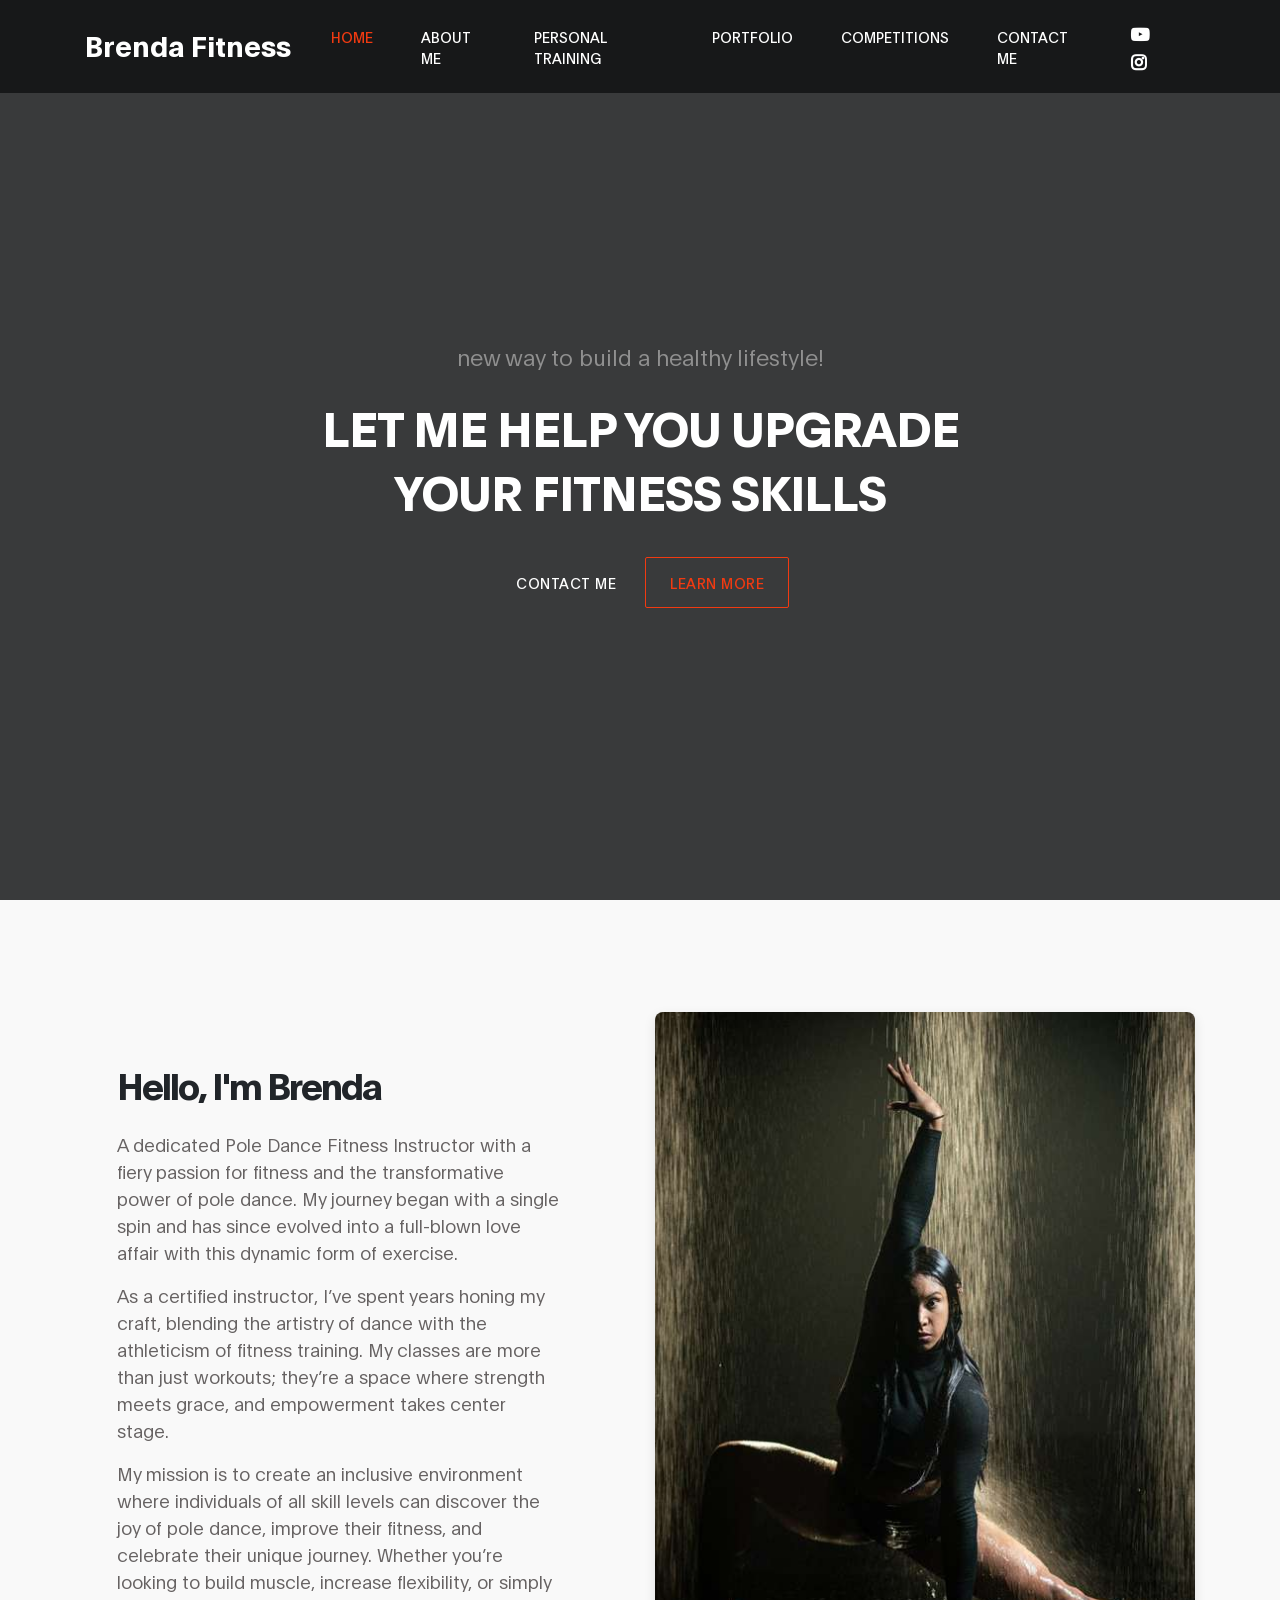
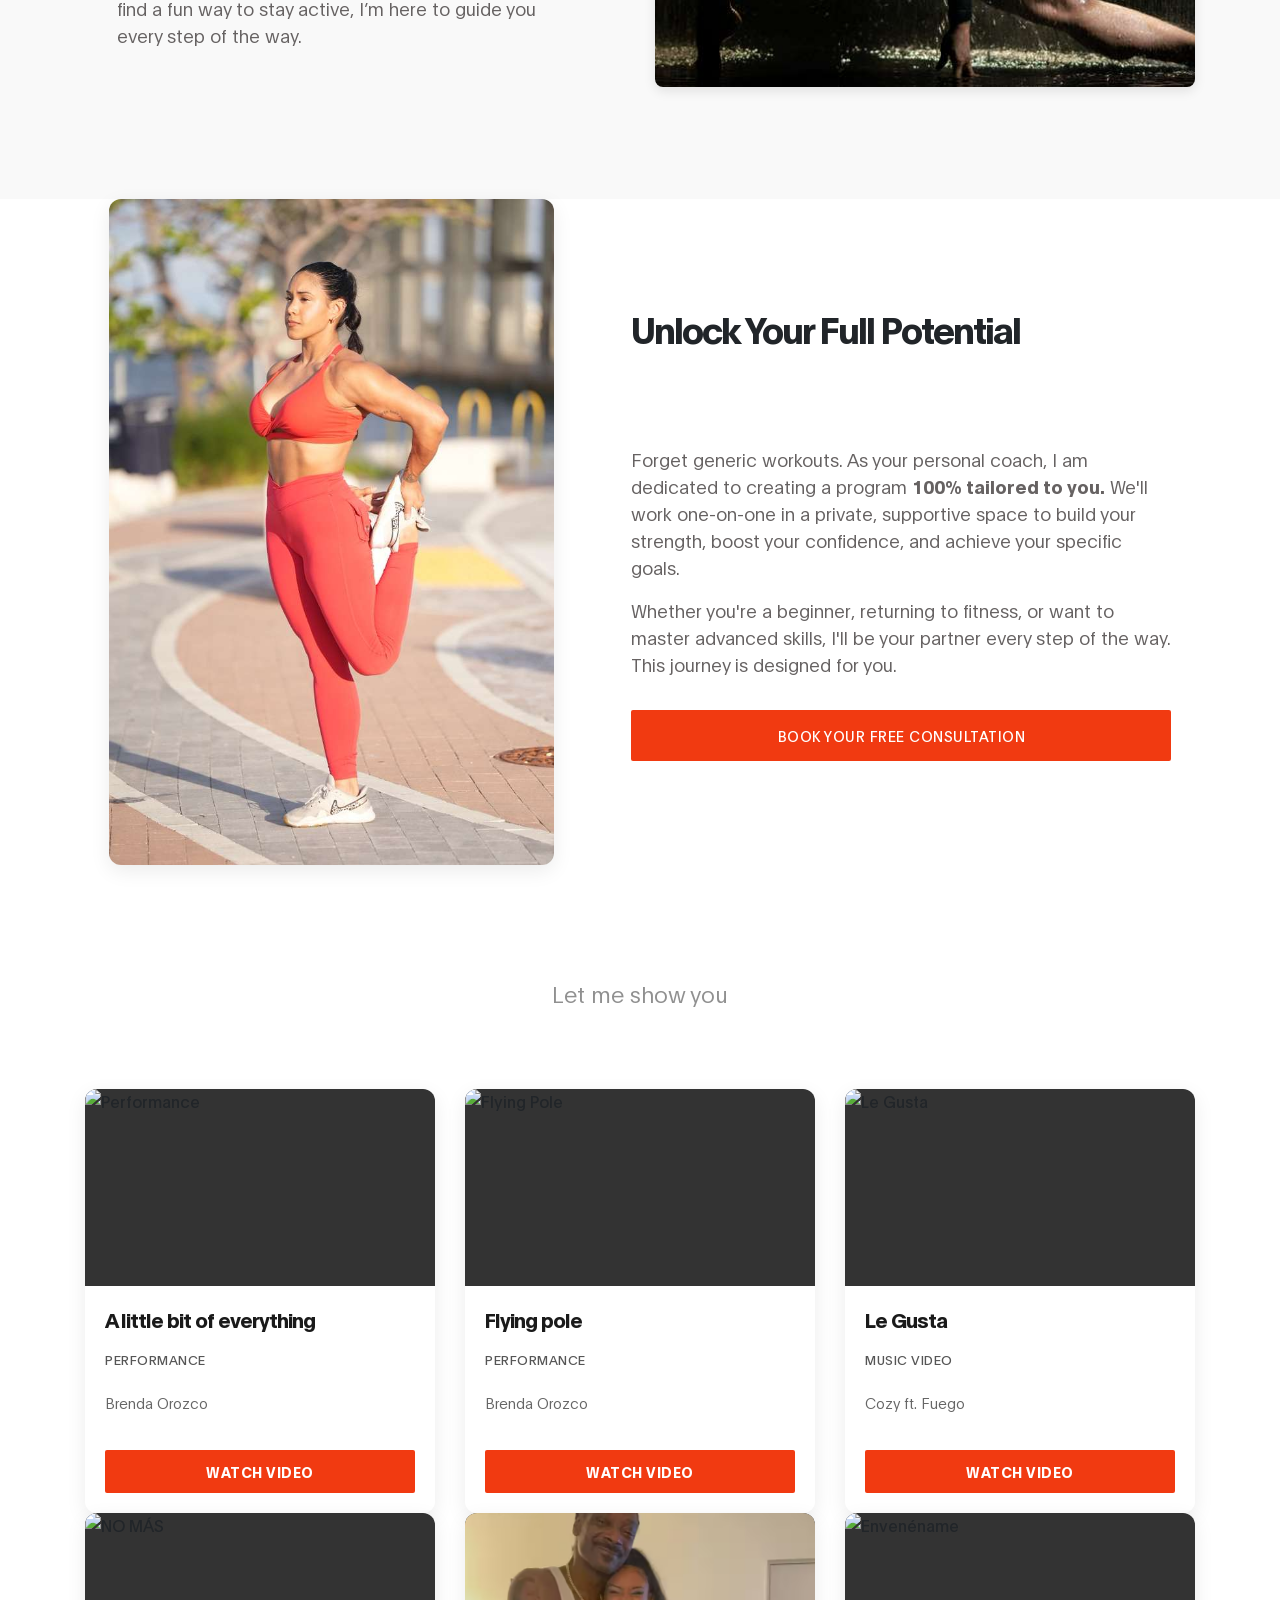
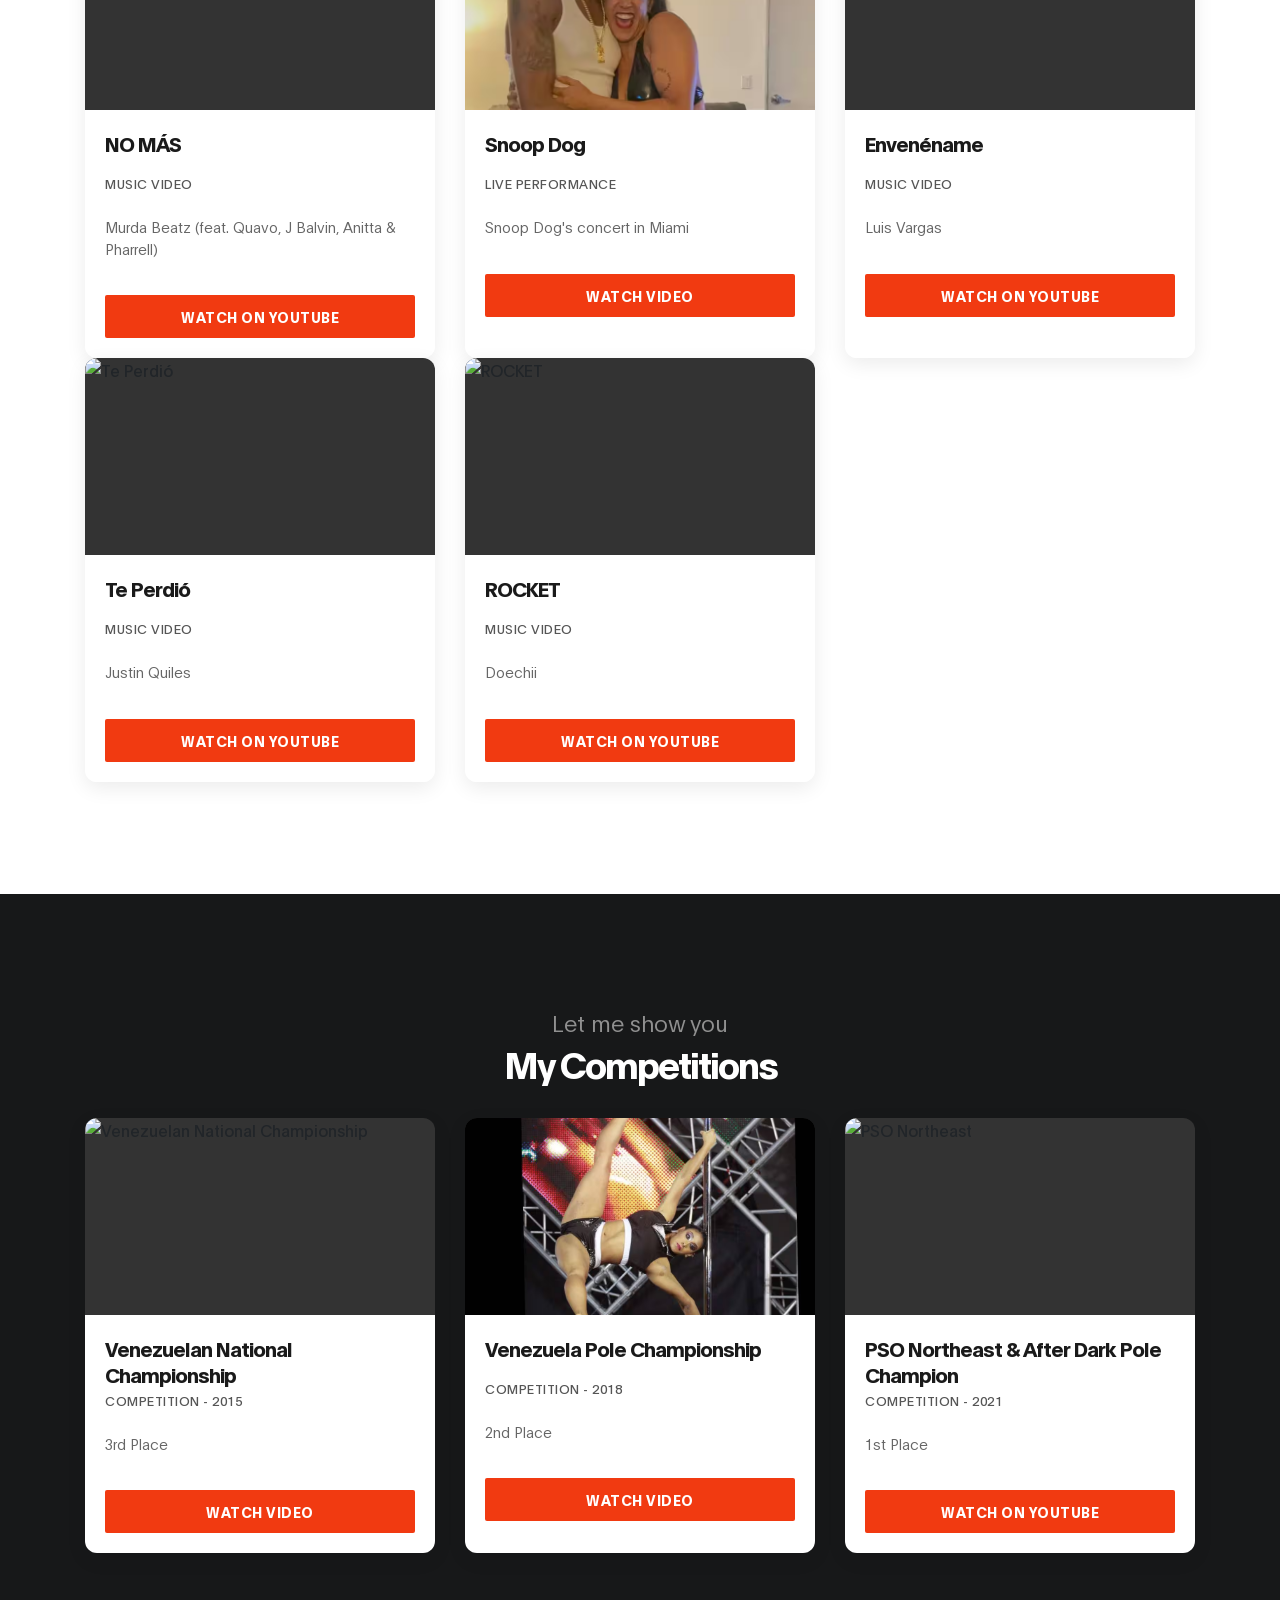
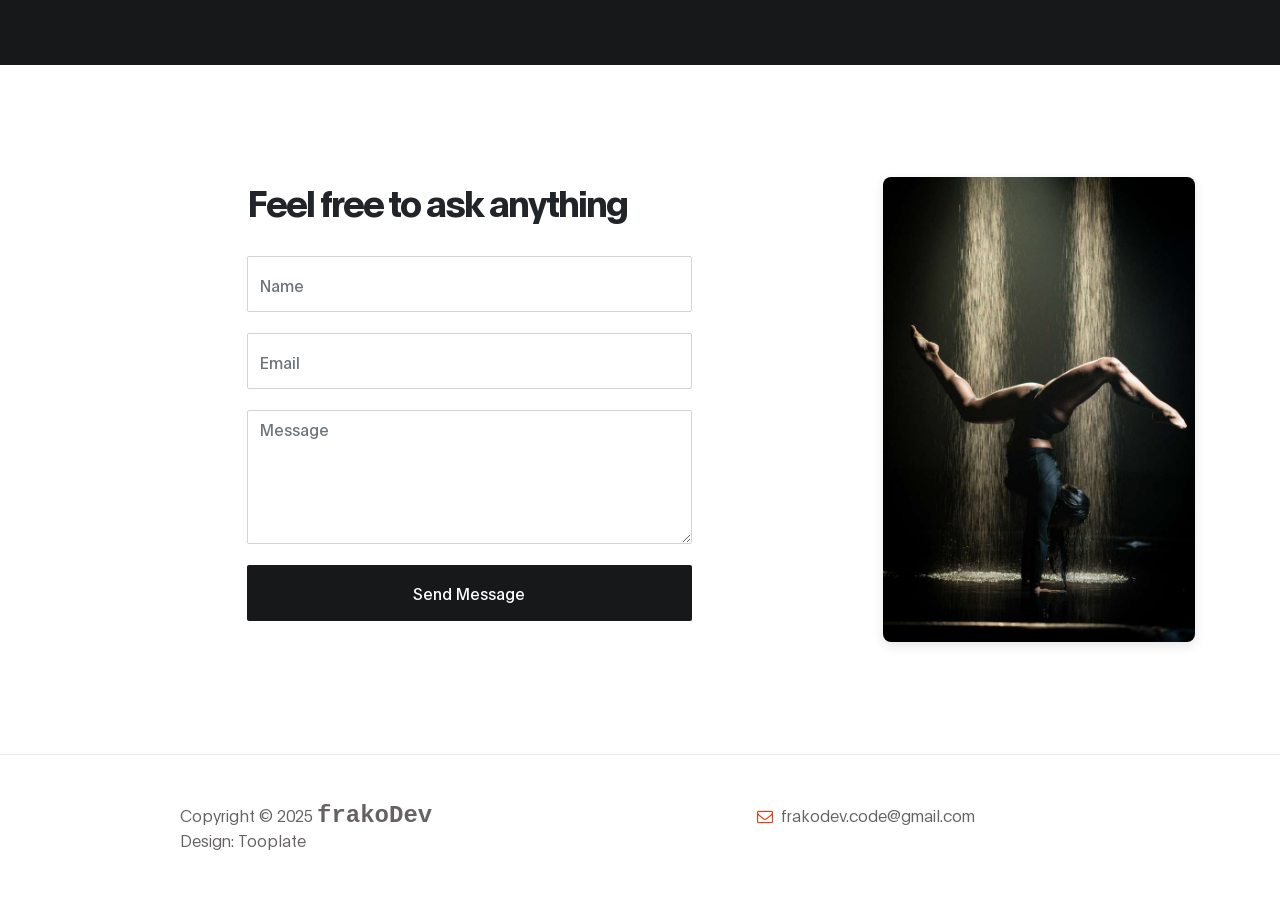
==== commit 8e2c2bf4: "arregla navbar y modal" ====
--- a/index.html
+++ b/index.html
@@ -40,7 +40,7 @@
 <body data-spy="scroll" data-target="#navbarNav" data-offset="50">
 
     <!-- MENU BAR -->
-    <nav class="navbar navbar-expand-lg fixed-top">
+   <nav class="navbar navbar-expand-lg fixed-top">
         <div class="container">
 
             <a class="navbar-brand" href="index.html">Brenda Fitness</a>
@@ -61,11 +61,15 @@
                     </li>
 
                     <li class="nav-item">
-                        <a href="#class" class="nav-link smoothScroll">Classes</a>
+                        <a href="#training" class="nav-link smoothScroll">Personal Training</a>
                     </li>
 
                     <li class="nav-item">
-                        <a href="#schedule" class="nav-link smoothScroll">Schedules</a>
+                        <a href="#portfolio" class="nav-link smoothScroll">Portfolio</a>
+                    </li>
+
+                    <li class="nav-item">
+                        <a href="#competitions" class="nav-link smoothScroll">Competitions</a>
                     </li>
 
                     <li class="nav-item">
@@ -74,7 +78,6 @@
                 </ul>
 
                 <ul class="social-icon ml-lg-3">
-                    <!-- <li><a href="https://fb.com/tooplate" class="fa fa-facebook"></a></li> -->
                     <li><a href="https://www.youtube.com/@brennokie" class="fa fa-youtube-play" target="_blank"></a>
                     </li>
                     <li><a href="https://www.instagram.com/brennokie/" class="fa fa-instagram" target="_blank"></a></li>
@@ -665,42 +668,34 @@
     </footer>
 
     <!-- Modal -->
-    <div class="modal fade" id="membershipForm" tabindex="-1" role="dialog" aria-labelledby="membershipFormLabel"
+<div class="modal fade" id="membershipForm" tabindex="-1" role="dialog" aria-labelledby="membershipFormLabel"
         aria-hidden="true">
         <div class="modal-dialog" role="document">
 
             <div class="modal-content">
                 <div class="modal-header">
 
-                    <h2 class="modal-title" id="membershipFormLabel">Membership Form</h2>
+                    <h2 class="modal-title" id="membershipFormLabel">Book Your Consultation</h2>
 
                     <button type="button" class="close" data-dismiss="modal" aria-label="Close">
-                        <span aria-hidden="true">&times;</span>
+                        <span aria-hidden="true">×</span>
                     </button>
                 </div>
 
                 <div class="modal-body">
                     <form class="membership-form webform" role="form">
-                        <input type="text" class="form-control" name="cf-name" placeholder="John Doe">
-
-                        <input type="email" class="form-control" name="cf-email" placeholder="Johndoe@gmail.com">
-
-                        <input type="tel" class="form-control" name="cf-phone" placeholder="123-456-7890"
-                            pattern="[0-9]{3}-[0-9]{3}-[0-9]{4}" required>
+                        <input type="text" class="form-control" name="cf-name" placeholder="Your Name">
+
+                        <input type="email" class="form-control" name="cf-email" placeholder="Your Email">
+
+                        <input type="tel" class="form-control" name="cf-phone" placeholder="Your Phone (Optional)">
 
                         <textarea class="form-control" rows="3" name="cf-message"
-                            placeholder="Additional Message"></textarea>
-
-                        <button type="submit" class="form-control" id="submit-button" name="submit">Submit
-                            Button</button>
-
-                        <div class="custom-control custom-checkbox">
-                            <input type="checkbox" class="custom-control-input" id="signup-agree">
-                            <label class="custom-control-label text-small text-muted" for="signup-agree">I agree to the
-                                <a href="#">Terms &amp;Conditions</a>
-                            </label>
-                        </div>
-                    </form>
+                            placeholder="Tell me a little about your fitness goals!"></textarea>
+
+                        <button type="submit" class="form-control" id="submit-button" name="submit">Send Request</button>
+
+                        </form>
                 </div>
 
                 <div class="modal-footer"></div>
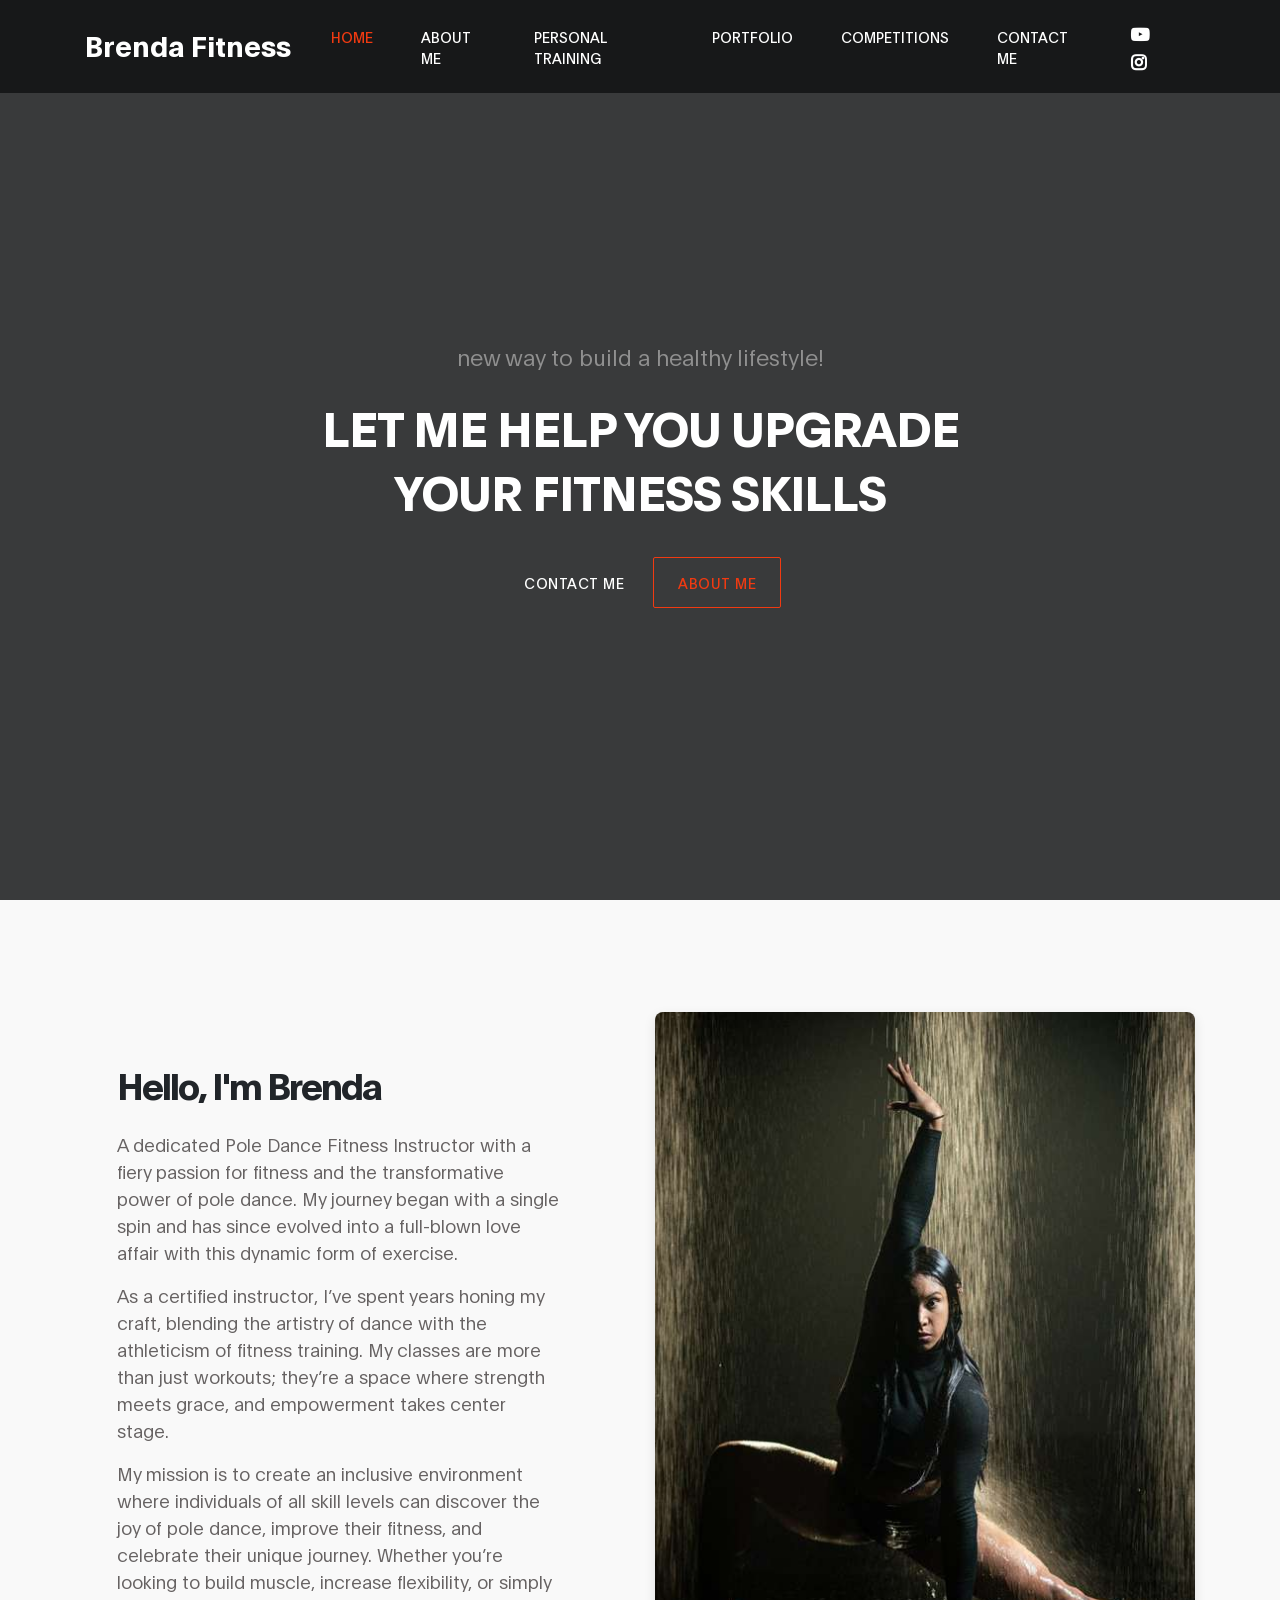
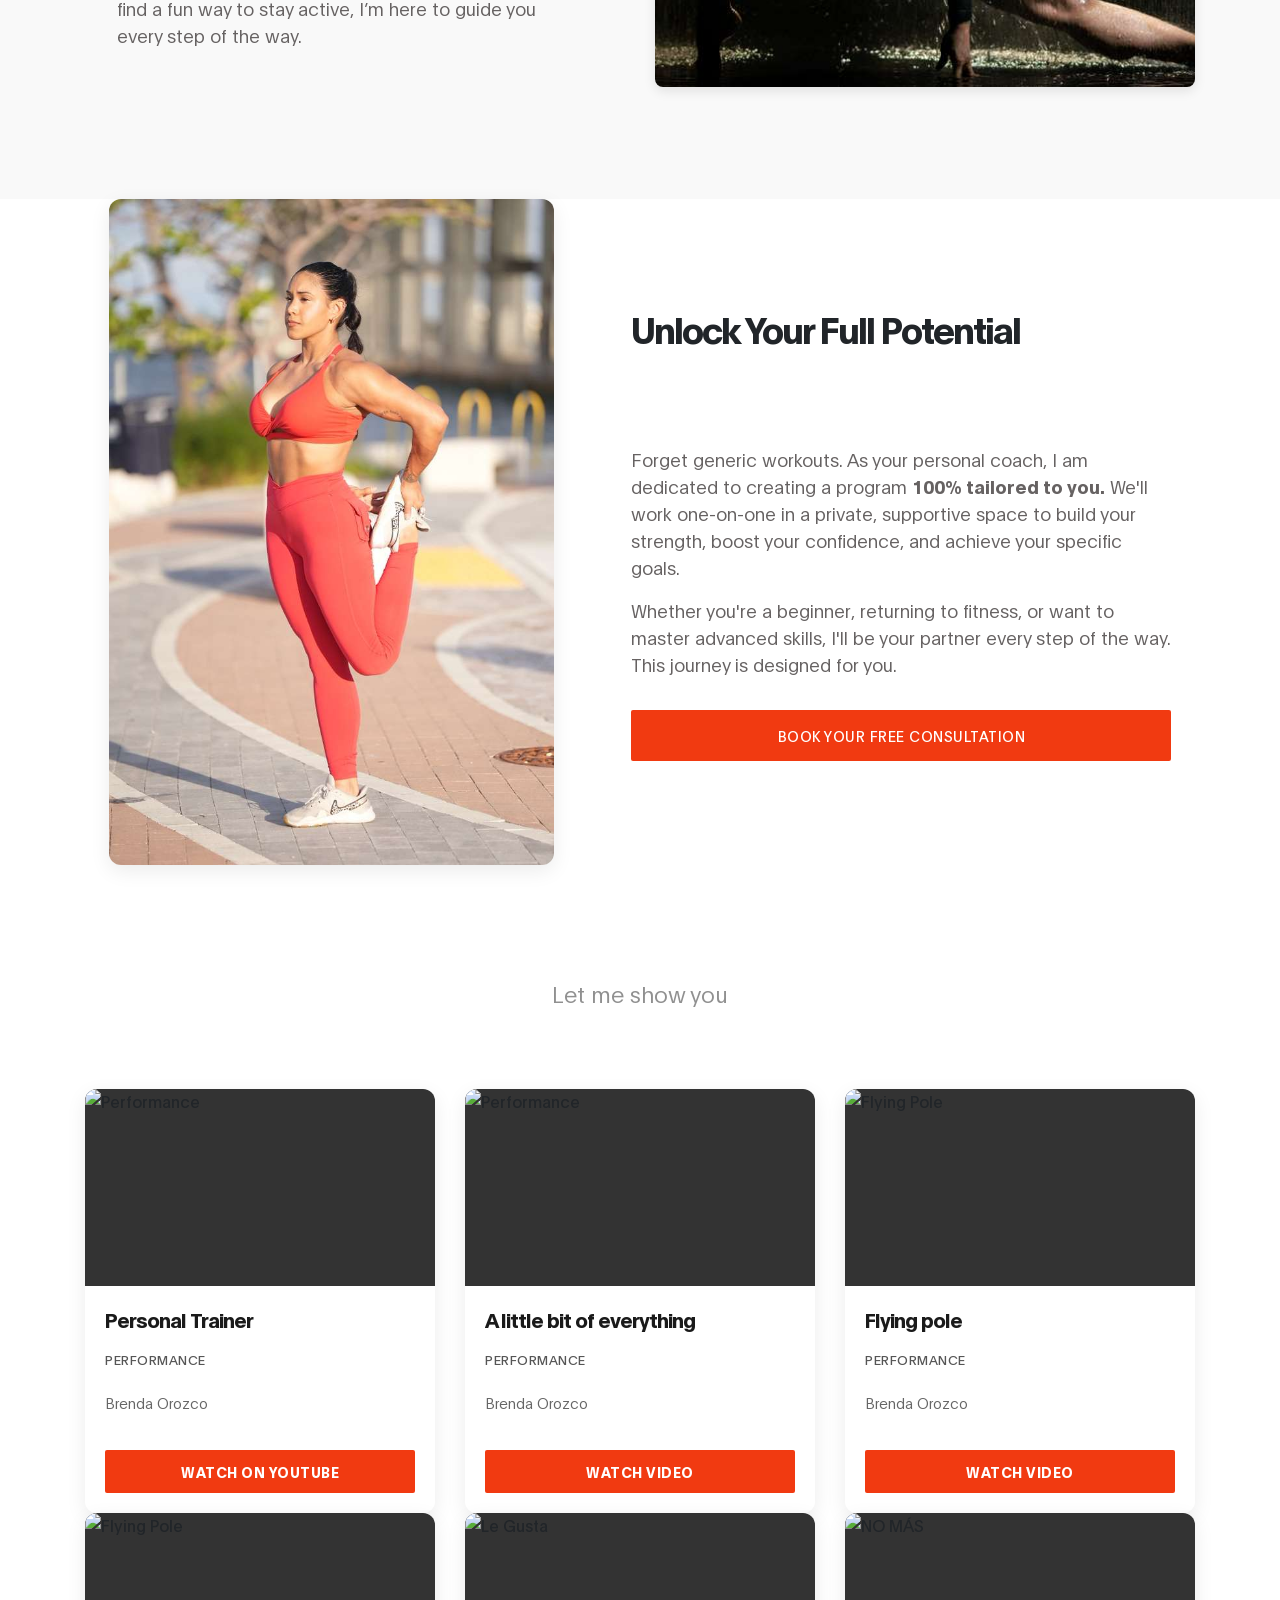
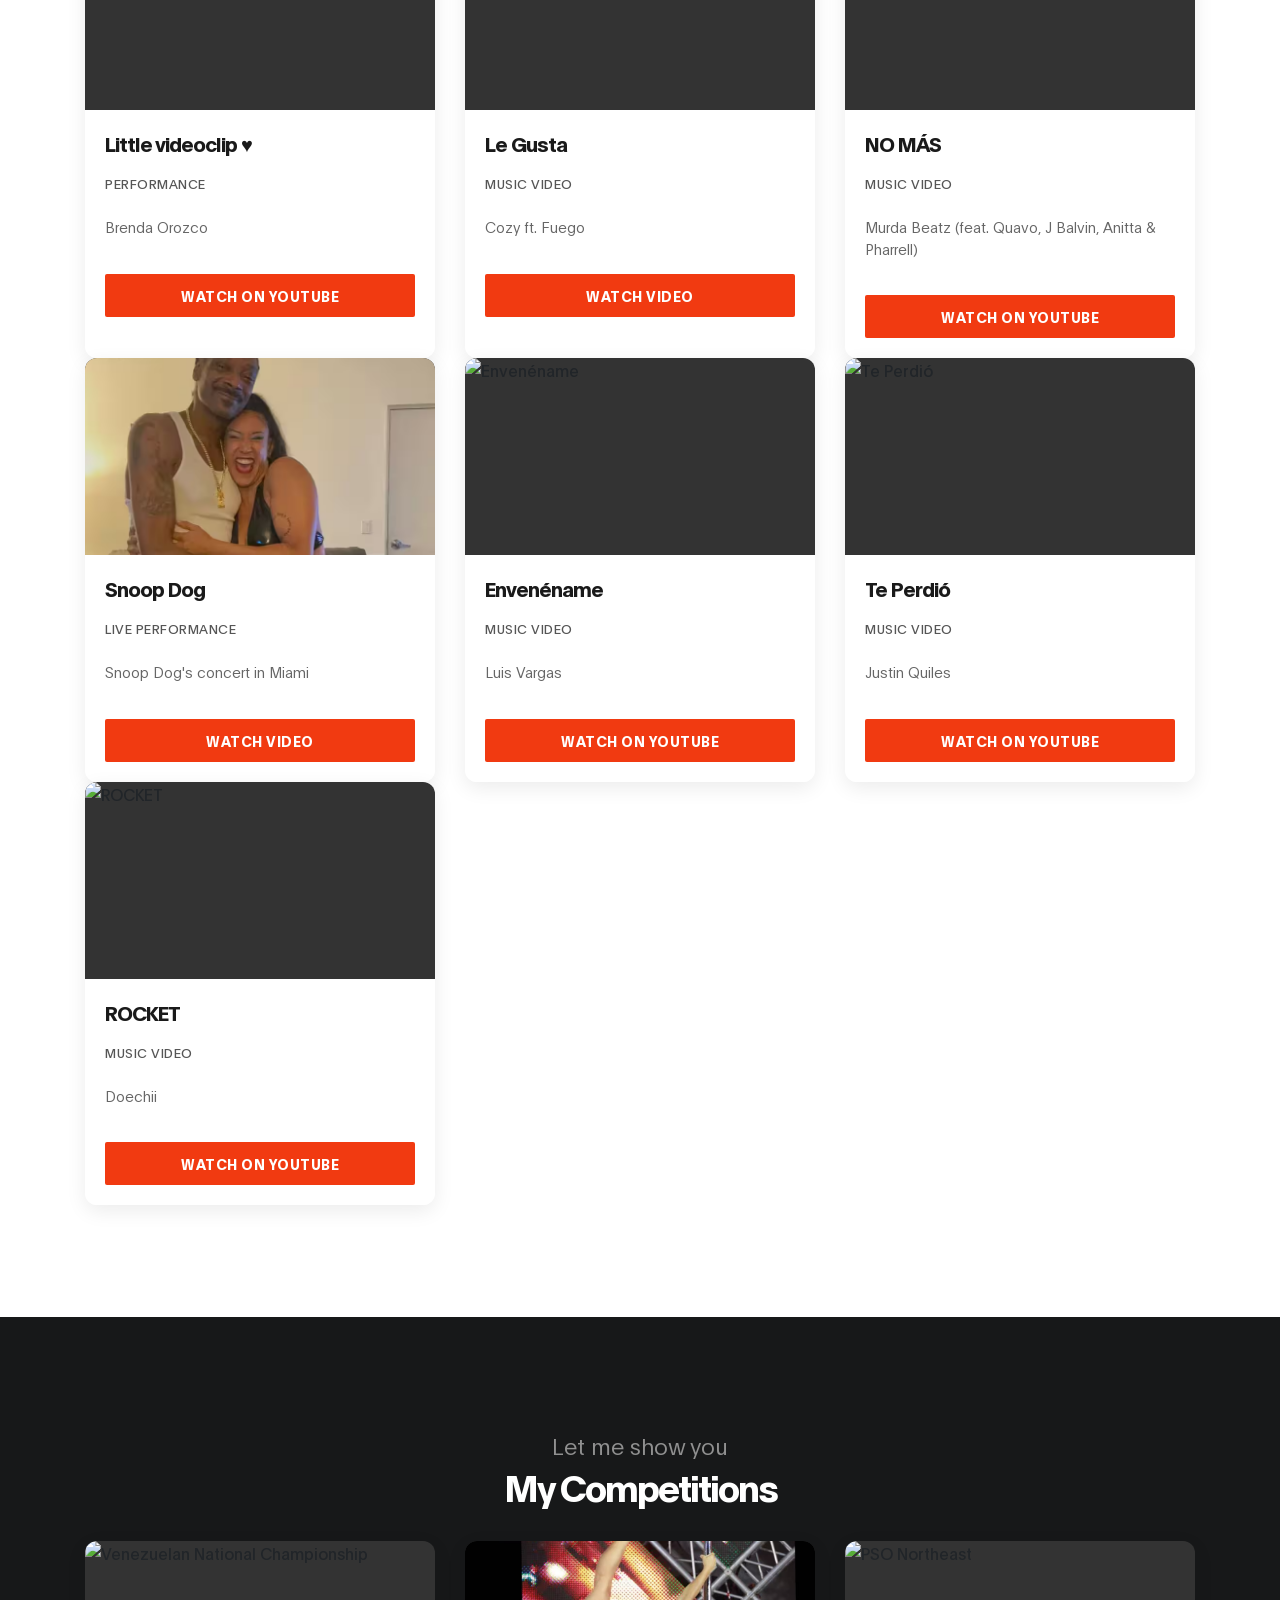
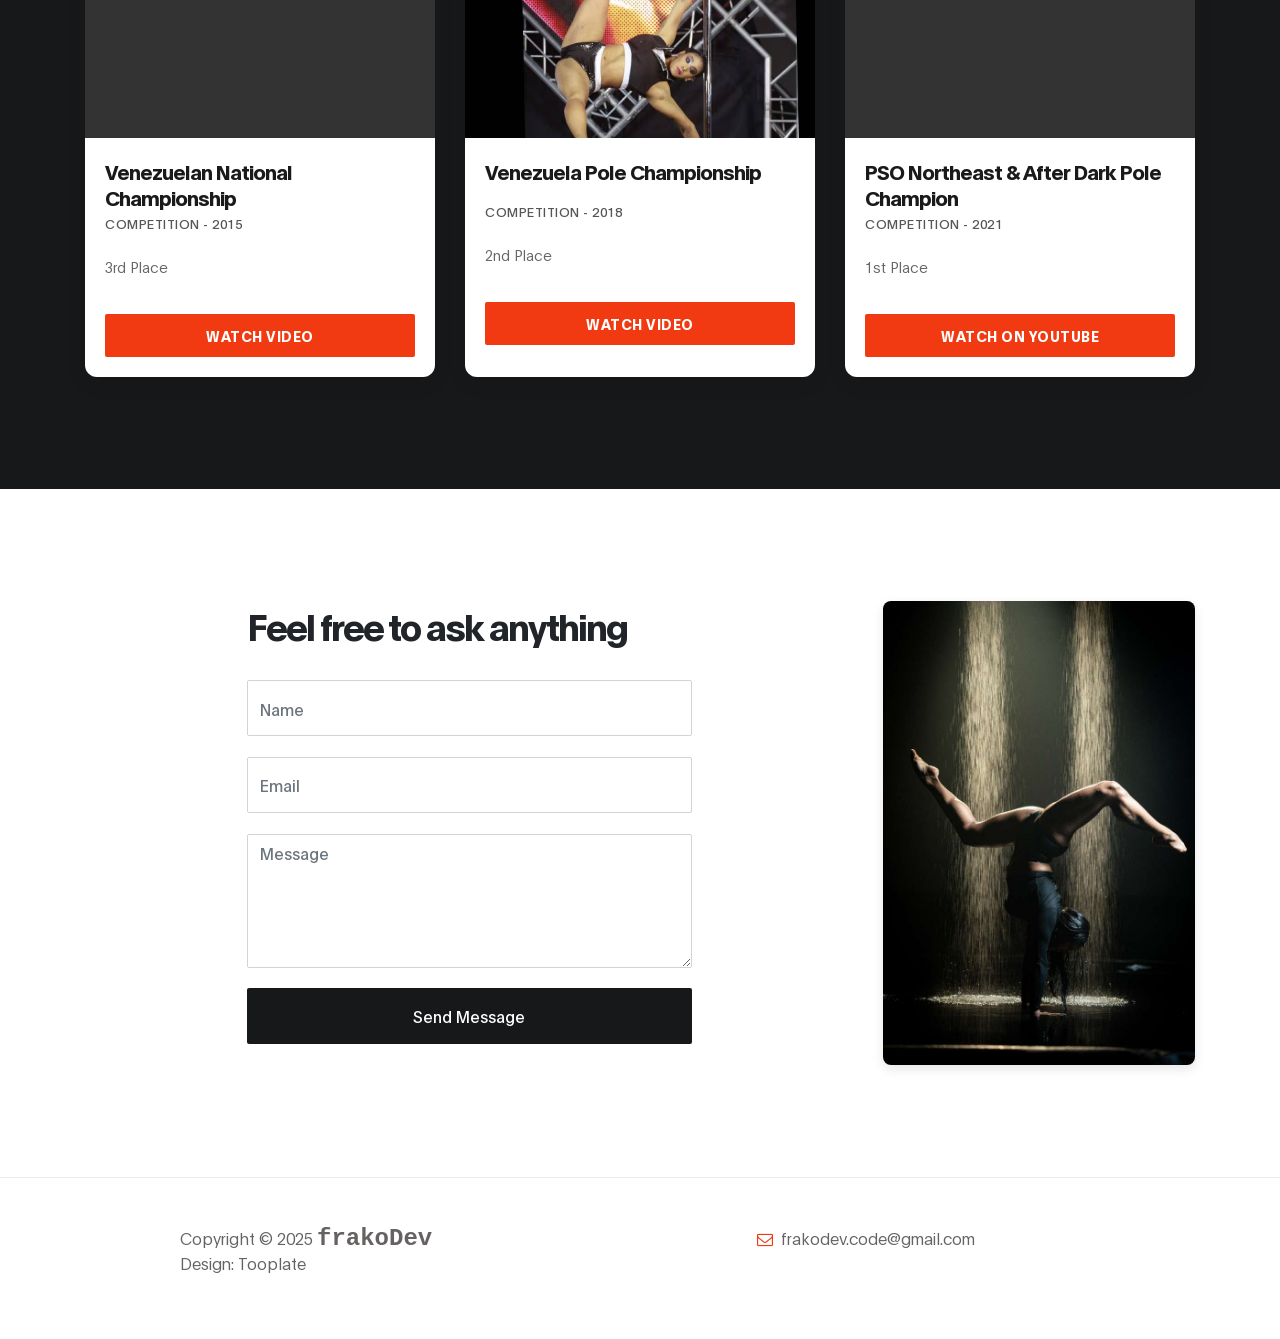
==== commit 8d7024a7: "fix errors and implement formspree" ====
--- a/index.html
+++ b/index.html
@@ -40,7 +40,7 @@
 <body data-spy="scroll" data-target="#navbarNav" data-offset="50">
 
     <!-- MENU BAR -->
-   <nav class="navbar navbar-expand-lg fixed-top">
+    <nav class="navbar navbar-expand-lg fixed-top">
         <div class="container">
 
             <a class="navbar-brand" href="index.html">Brenda Fitness</a>
@@ -108,10 +108,11 @@
                         <h1 class="text-white" data-aos="fade-up" data-aos-delay="500">Let me help you upgrade your
                             fitness
                             skills</h1>
-                        <a href="#feature" class="btn custom-btn mt-3" data-aos="fade-up" data-aos-delay="600">Contact
+                        <a href="#" class="btn custom-btn mt-3" data-aos="fade-up" data-aos-delay="600"
+                            data-toggle="modal" data-target="#membershipForm">Contact
                             me</a>
                         <a href="#about" class="btn custom-btn bordered mt-3" data-aos="fade-up"
-                            data-aos-delay="700">learn more</a>
+                            data-aos-delay="700">about me</a>
                     </div>
                 </div>
             </div>
@@ -228,26 +229,34 @@
         </div>
     </section>
 
-<!-- PERSONAL TRAINER -->
- <section classclass="feature" id="training">
+    <!-- PERSONAL TRAINER -->
+    <section classclass="feature" id="training">
         <div class="container">
             <div class="row">
 
                 <div class="col-lg-5 col-md-10 mx-auto col-12" data-aos="fade-up" data-aos-delay="300">
-                    <img src="images/personal-trainer/1.jpg" class="img-fluid" alt="Personal Trainer" style="border-radius: 12px; box-shadow: 0 6px 20px rgba(0, 0, 0, 0.08);">
-                </div>
-
-                <div class="d-flex flex-column justify-content-center ml-lg-auto col-lg-6 col-md-10 mx-auto col-12" data-aos="fade-up" data-aos-delay="400">
+                    <img src="images/personal-trainer/1.jpg" class="img-fluid" alt="Personal Trainer"
+                        style="border-radius: 12px; box-shadow: 0 6px 20px rgba(0, 0, 0, 0.08);">
+                </div>
+
+                <div class="d-flex flex-column justify-content-center ml-lg-auto col-lg-6 col-md-10 mx-auto col-12"
+                    data-aos="fade-up" data-aos-delay="400">
                     <h2 class="mb-4" data-aos="fade-up" data-aos-delay="300">Unlock Your Full Potential</h2>
-                    
-                    
+
+
                     <h2 class="mb-4 text-white" data-aos="fade-up" data-aos-delay="500">1-on-1 Personal Training</h2>
 
-                    <p data-aos="fade-up" data-aos-delay="600">Forget generic workouts. As your personal coach, I am dedicated to creating a program <strong>100% tailored to you.</strong> We'll work one-on-one in a private, supportive space to build your strength, boost your confidence, and achieve your specific goals.</p>
-                    
-                    <p data-aos.="fade-up" data-aos-delay="700">Whether you're a beginner, returning to fitness, or want to master advanced skills, I'll be your partner every step of the way. This journey is designed for you.</p>
-
-                    <a href="#" class="btn custom-btn bg-color mt-3" data-aos="fade-up" data-aos-delay="800" data-toggle="modal" data-target="#membershipForm">
+                    <p data-aos="fade-up" data-aos-delay="600">Forget generic workouts. As your personal coach, I am
+                        dedicated to creating a program <strong>100% tailored to you.</strong> We'll work one-on-one in
+                        a private, supportive space to build your strength, boost your confidence, and achieve your
+                        specific goals.</p>
+
+                    <p data-aos.="fade-up" data-aos-delay="700">Whether you're a beginner, returning to fitness, or want
+                        to master advanced skills, I'll be your partner every step of the way. This journey is designed
+                        for you.</p>
+
+                    <a href="#" class="btn custom-btn bg-color mt-3" data-aos="fade-up" data-aos-delay="800"
+                        data-toggle="modal" data-target="#membershipForm">
                         Book Your Free Consultation
                     </a>
                 </div>
@@ -264,6 +273,24 @@
                 <div class="col-lg-12 col-12 text-center mb-4">
                     <h6 data-aos="fade-up">Let me show you</h6>
                     <h2 data-aos="fade-up" data-aos-delay="200">My Portfolio</h2>
+                </div>
+
+                <div class="col-lg-4 col-md-6 col-12" data-aos="fade-up" data-aos-delay="300">
+                    <div class="video-card">
+                        <div class="video-image-container">
+                            <img src="https://i.ytimg.com/vi/s7jpcGlfskw/oar2.jpg?sqp=-oaymwEoCJUDENAFSFqQAgHyq4qpAxcIARUAAIhC2AEB4gEKCBgQAhgGOAFAAQ==&rs=AOn4CLB8FIOaGW1-Qpz9lctHZWS-8iglUw"
+                                class="img-fluid" alt="Performance">
+                        </div>
+                        <div class="video-info">
+                            <h3 class="mb-1">Personal Trainer</h3>
+                            <span class="category">Performance</span>
+                            <p class="mt-2">Brenda Orozco</p>
+                            <a href="https://youtube.com/shorts/s7jpcGlfskw?si=c7fxONrQXm-881RR" target="_blank"
+                                class="btn custom-btn bg-color mt-3">
+                                Watch on YouTube
+                            </a>
+                        </div>
+                    </div>
                 </div>
 
                 <div class="col-lg-4 col-md-6 col-12" data-aos="fade-up" data-aos-delay="300">
@@ -294,6 +321,24 @@
                             <p class="mt-2">Brenda Orozco</p>
                             <button class="js-modal-btn btn custom-btn bg-color mt-3" data-video-id="c6opa4ot8OY">Watch
                                 Video</button>
+                        </div>
+                    </div>
+                </div>
+
+                <div class="col-lg-4 col-md-6 col-12" data-aos="fade-up" data-aos-delay="400">
+                    <div class="video-card">
+                        <div class="video-image-container">
+                            <img src="https://i.ytimg.com/vi/vhH9ZtPUw0M/hqdefault.jpg?sqp=-oaymwFBCNACELwBSFryq4qpAzMIARUAAIhCGAHYAQHiAQoIGBACGAY4AUAB8AEB-AH-CYAC0AWKAgwIABABGGIgYihiMA8=&rs=AOn4CLALtA88V6oR2yIPmJ2853Fi5frilA"
+                                class="img-fluid" alt="Flying Pole">
+                        </div>
+                        <div class="video-info">
+                            <h3 class="mb-1">Little videoclip ♥️</h3>
+                            <span class="category">Performance</span>
+                            <p class="mt-2">Brenda Orozco</p>
+                            <a href="https://youtu.be/vhH9ZtPUw0M?si=n2hTJkxF2F3USkMj" target="_blank"
+                                class="btn custom-btn bg-color mt-3">
+                                Watch on YouTube
+                            </a>
                         </div>
                     </div>
                 </div>
@@ -458,9 +503,10 @@
                             <h3 class="mb-1">PSO Northeast & After Dark Pole Champion</h3>
                             <span class="category">Competition - 2021</span>
                             <p class="mt-2">1st Place</p>
-                            <a href="https://youtu.be/6Xc738zfTwM?si=QiTQJn06TptmtJTo" target="_blank" class="btn custom-btn bg-color mt-3">
-  Watch on YouTube
-</a>
+                            <a href="https://youtu.be/6Xc738zfTwM?si=QiTQJn06TptmtJTo" target="_blank"
+                                class="btn custom-btn bg-color mt-3">
+                                Watch on YouTube
+                            </a>
                         </div>
                     </div>
                 </div>
@@ -588,17 +634,47 @@
                 <div class="ml-auto col-lg-5 col-md-6 col-12">
                     <h2 class="mb-4 pb-2" data-aos="fade-up" data-aos-delay="200">Feel free to ask anything</h2>
 
-                    <form action="#" method="post" class="contact-form webform" data-aos="fade-up" data-aos-delay="400"
-                        role="form">
-                        <input type="text" class="form-control" name="cf-name" placeholder="Name">
-
-                        <input type="email" class="form-control" name="cf-email" placeholder="Email">
-
-                        <textarea class="form-control" rows="5" name="cf-message" placeholder="Message"></textarea>
-
+                    <form id="contact-form" action="https://formspree.io/f/xeovjodo" method="POST"
+                        class="contact-form webform" data-aos="fade-up" data-aos-delay="400" role="form">
+                        <input type="text" class="form-control" name="cf-name" placeholder="Name" required>
+                        <input type="email" class="form-control" name="cf-email" placeholder="Email" required>
+                        <textarea class="form-control" rows="5" name="cf-message" placeholder="Message"
+                            required></textarea>
                         <button type="submit" class="form-control" id="submit-button" name="submit">Send
                             Message</button>
                     </form>
+
+                    <div id="contact-message" style="margin-top: 10px;"></div>
+
+                    <script>
+                        const contactForm = document.getElementById('contact-form');
+                        const contactMessage = document.getElementById('contact-message');
+
+                        contactForm.addEventListener('submit', async function (e) {
+                            e.preventDefault();
+
+                            const formData = new FormData(contactForm);
+
+                            try {
+                                const response = await fetch(contactForm.action, {
+                                    method: contactForm.method,
+                                    body: formData,
+                                    headers: {
+                                        'Accept': 'application/json'
+                                    }
+                                });
+
+                                if (response.ok) {
+                                    contactMessage.textContent = '✅ Thank you! Your message has been sent.';
+                                    contactForm.reset();
+                                } else {
+                                    contactMessage.textContent = '⚠️ There was an error sending your message.';
+                                }
+                            } catch (error) {
+                                contactMessage.textContent = '❌ Could not connect to the server.';
+                            }
+                        });
+                    </script>
                 </div>
                 <div class="ml-lg-auto col-lg-3 col-12 card2" id="picture2" data-aos="fade-up" data-aos-delay="700">
                     <div class="team-thumb">
@@ -668,7 +744,7 @@
     </footer>
 
     <!-- Modal -->
-<div class="modal fade" id="membershipForm" tabindex="-1" role="dialog" aria-labelledby="membershipFormLabel"
+    <div class="modal fade" id="membershipForm" tabindex="-1" role="dialog" aria-labelledby="membershipFormLabel"
         aria-hidden="true">
         <div class="modal-dialog" role="document">
 
@@ -683,19 +759,48 @@
                 </div>
 
                 <div class="modal-body">
-                    <form class="membership-form webform" role="form">
-                        <input type="text" class="form-control" name="cf-name" placeholder="Your Name">
-
-                        <input type="email" class="form-control" name="cf-email" placeholder="Your Email">
-
+                    <form id="membership-form" action="https://formspree.io/f/xeovjodo" method="POST"
+                        class="membership-form webform" role="form">
+                        <input type="text" class="form-control" name="cf-name" placeholder="Your Name" required>
+                        <input type="email" class="form-control" name="cf-email" placeholder="Your Email" required>
                         <input type="tel" class="form-control" name="cf-phone" placeholder="Your Phone (Optional)">
-
                         <textarea class="form-control" rows="3" name="cf-message"
-                            placeholder="Tell me a little about your fitness goals!"></textarea>
-
-                        <button type="submit" class="form-control" id="submit-button" name="submit">Send Request</button>
-
-                        </form>
+                            placeholder="Tell me a little about your fitness goals!" required></textarea>
+                        <button type="submit" class="form-control" id="submit-button" name="submit">Send
+                            Request</button>
+                    </form>
+
+                    <div id="form-message" style="margin-top: 10px;"></div>
+
+                    <script>
+                        const form = document.getElementById('membership-form');
+                        const messageDiv = document.getElementById('form-message');
+
+                        form.addEventListener('submit', async function (e) {
+                            e.preventDefault();
+
+                            const formData = new FormData(form);
+
+                            try {
+                                const response = await fetch(form.action, {
+                                    method: form.method,
+                                    body: formData,
+                                    headers: {
+                                        'Accept': 'application/json'
+                                    }
+                                });
+
+                                if (response.ok) {
+                                    messageDiv.textContent = '✅ ¡Gracias! Tu solicitud fue enviada correctamente.';
+                                    form.reset();
+                                } else {
+                                    messageDiv.textContent = '⚠️ Ocurrió un error al enviar el formulario.';
+                                }
+                            } catch (error) {
+                                messageDiv.textContent = '❌ No se pudo conectar con el servidor.';
+                            }
+                        });
+                    </script>
                 </div>
 
                 <div class="modal-footer"></div>
